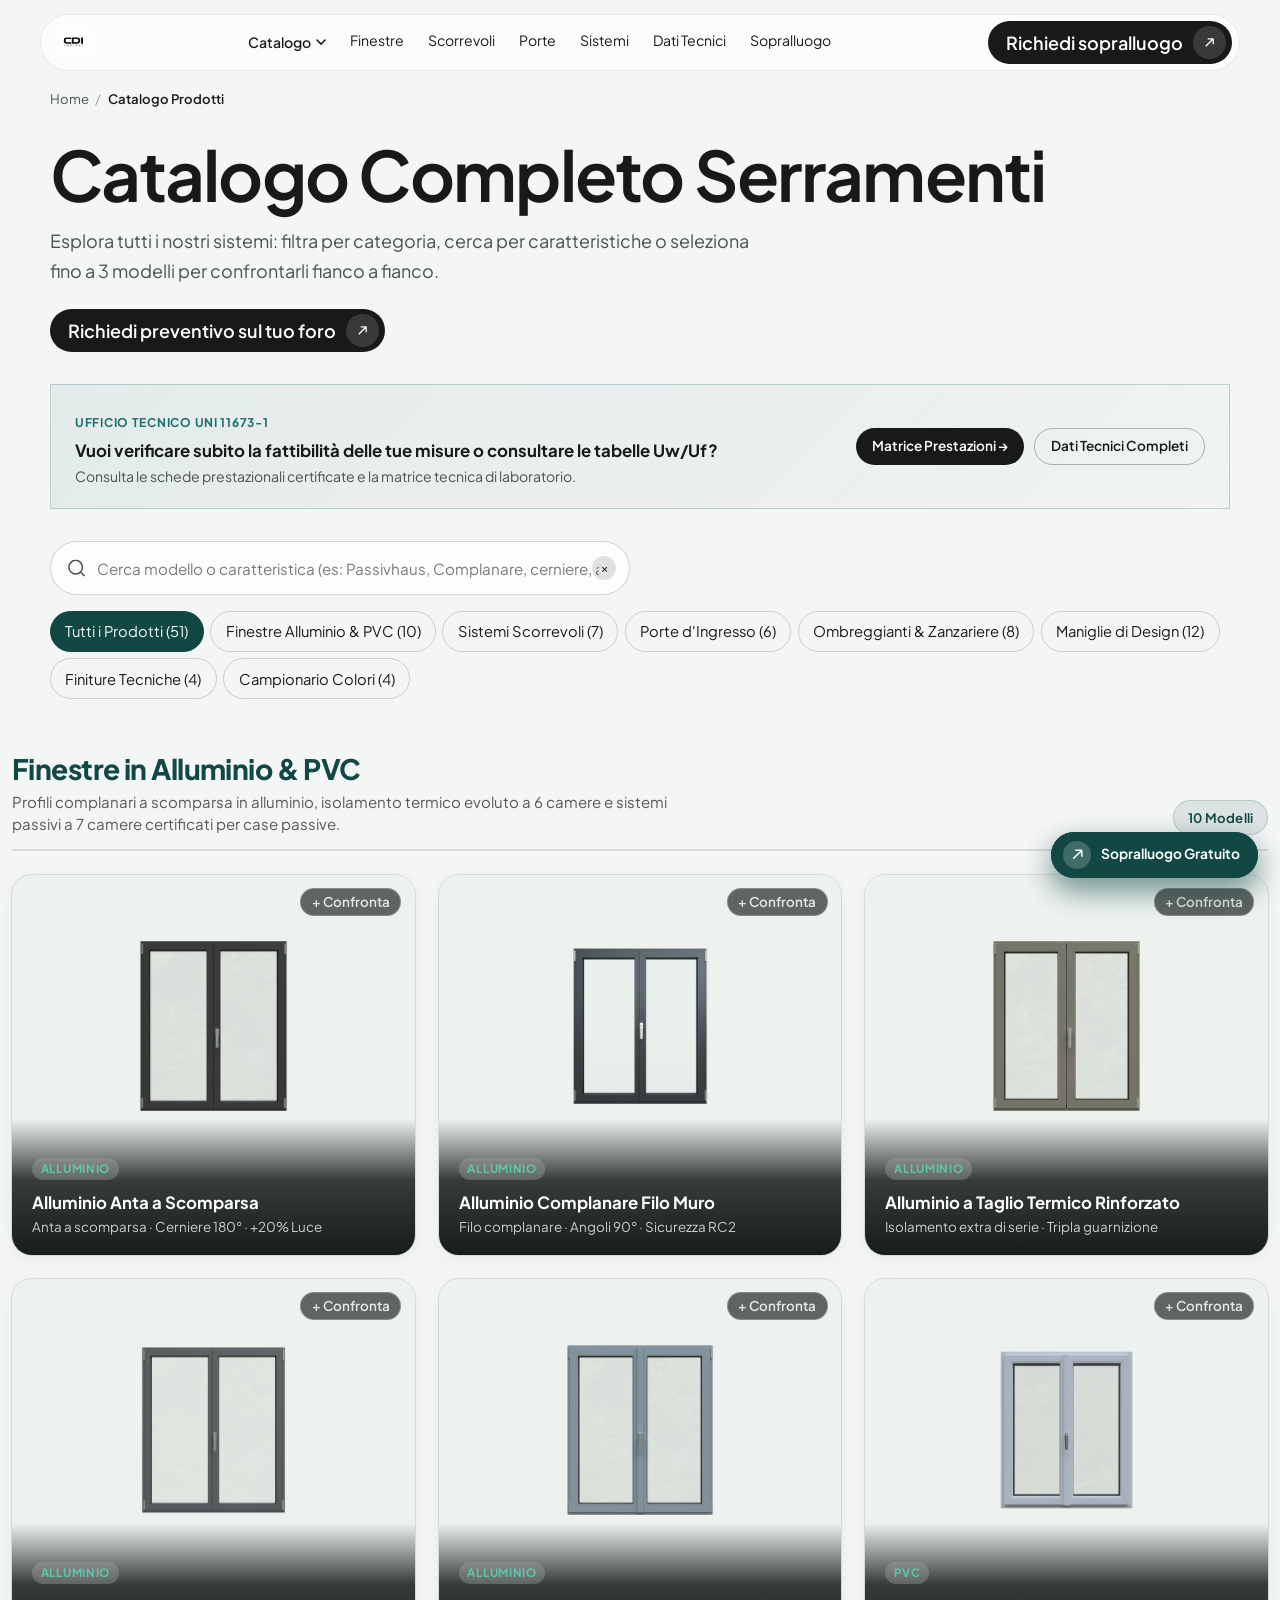
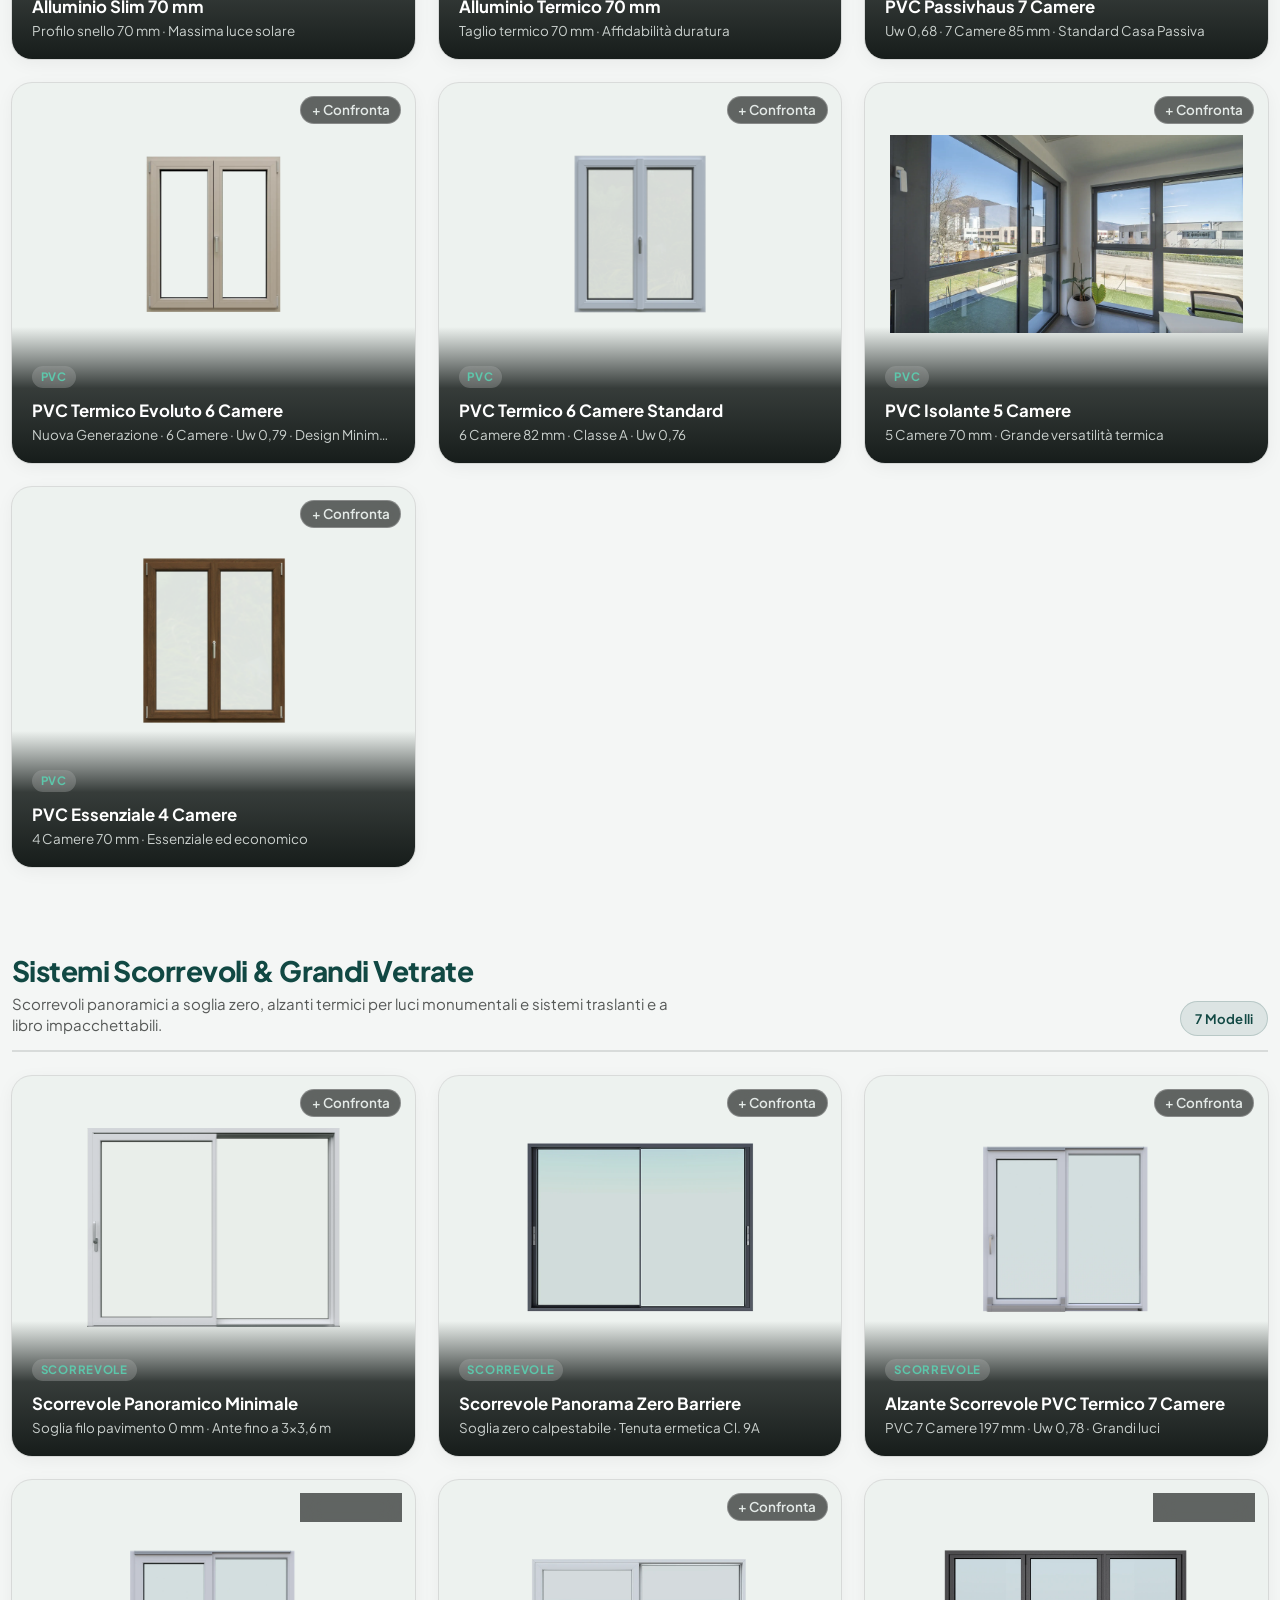
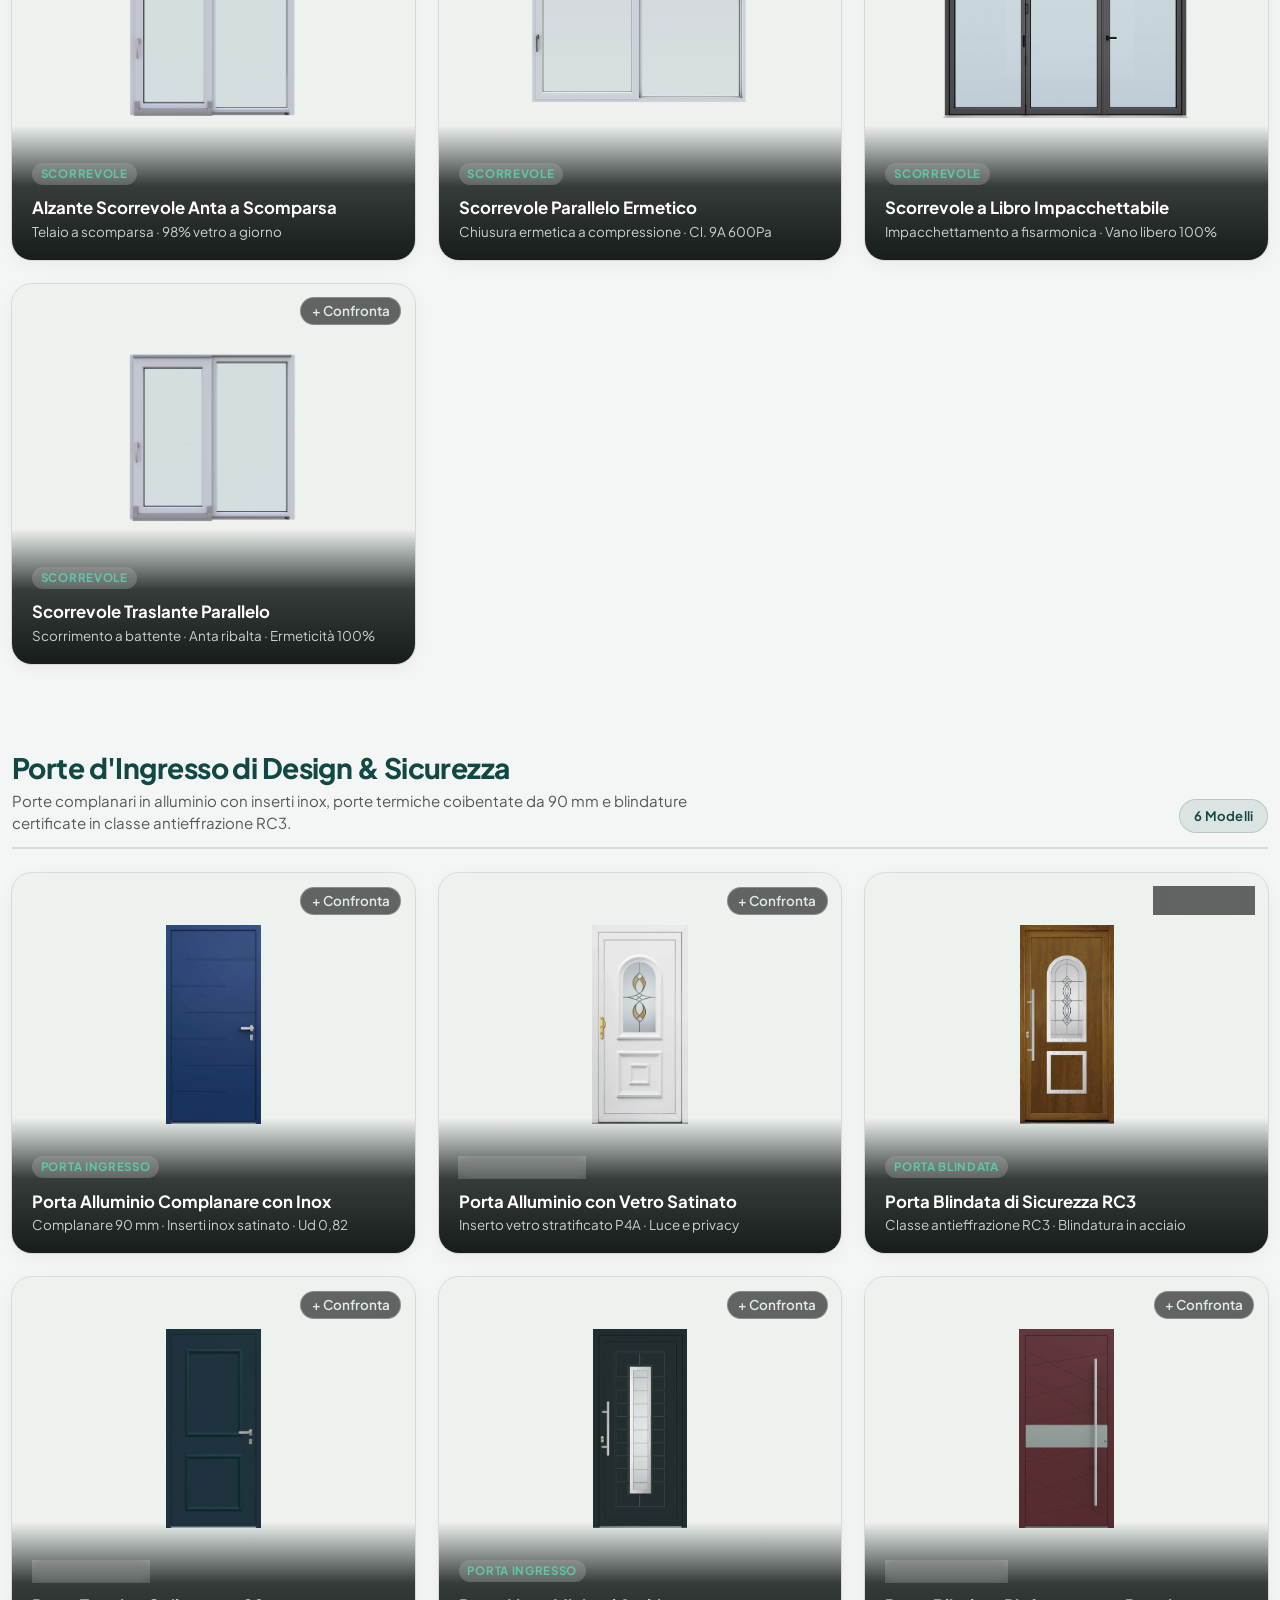
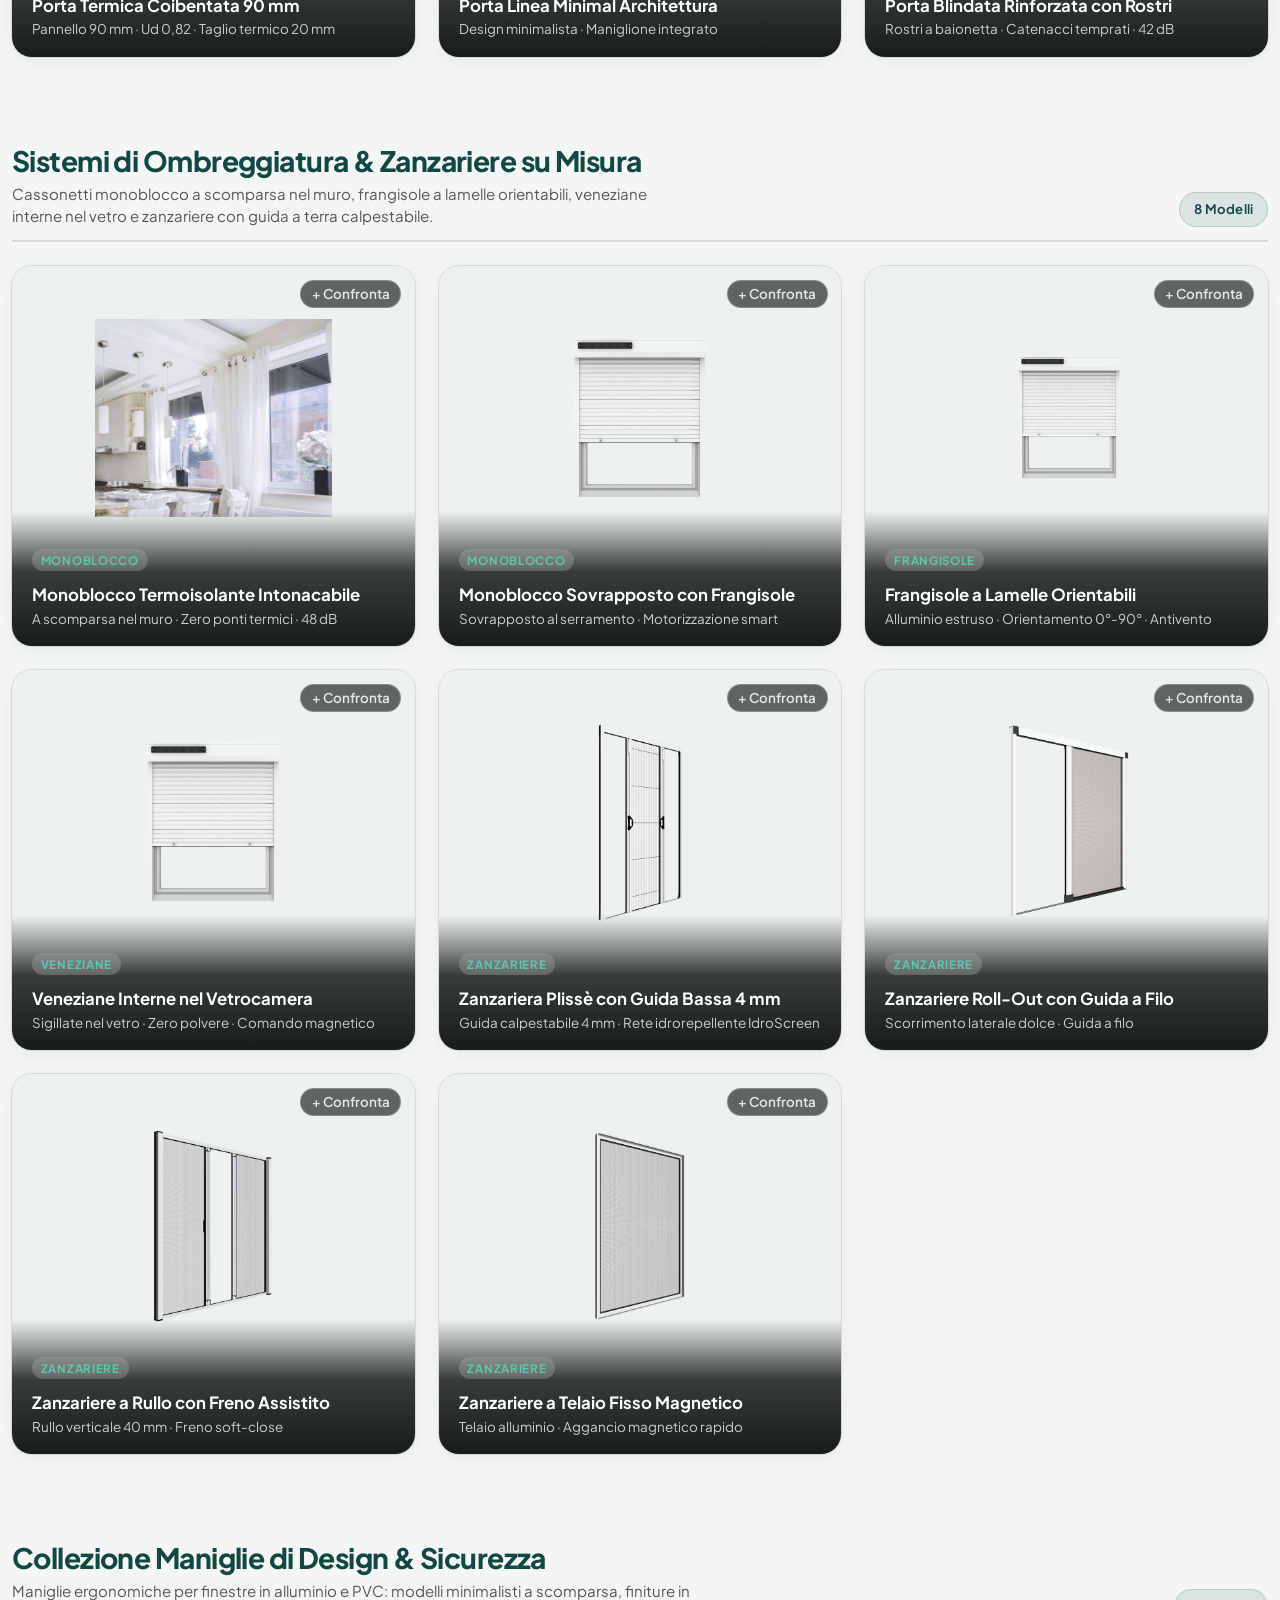
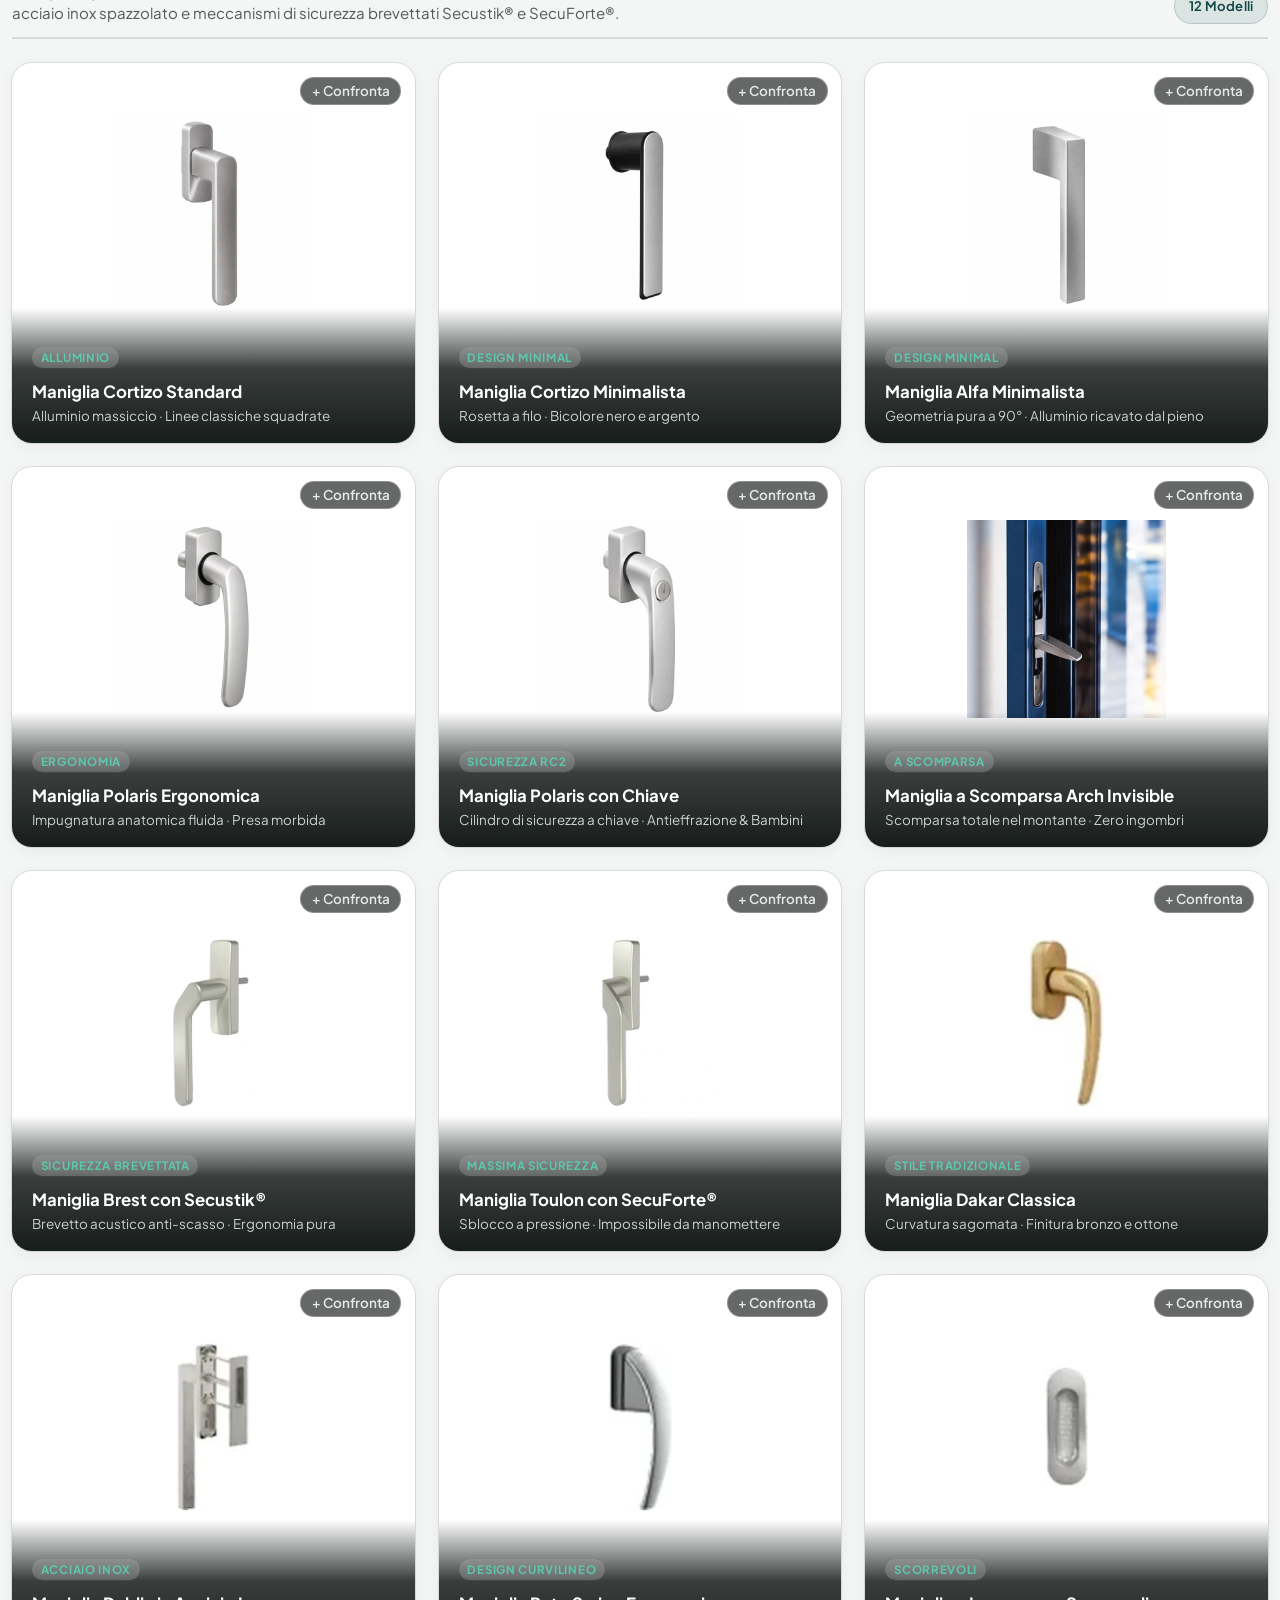
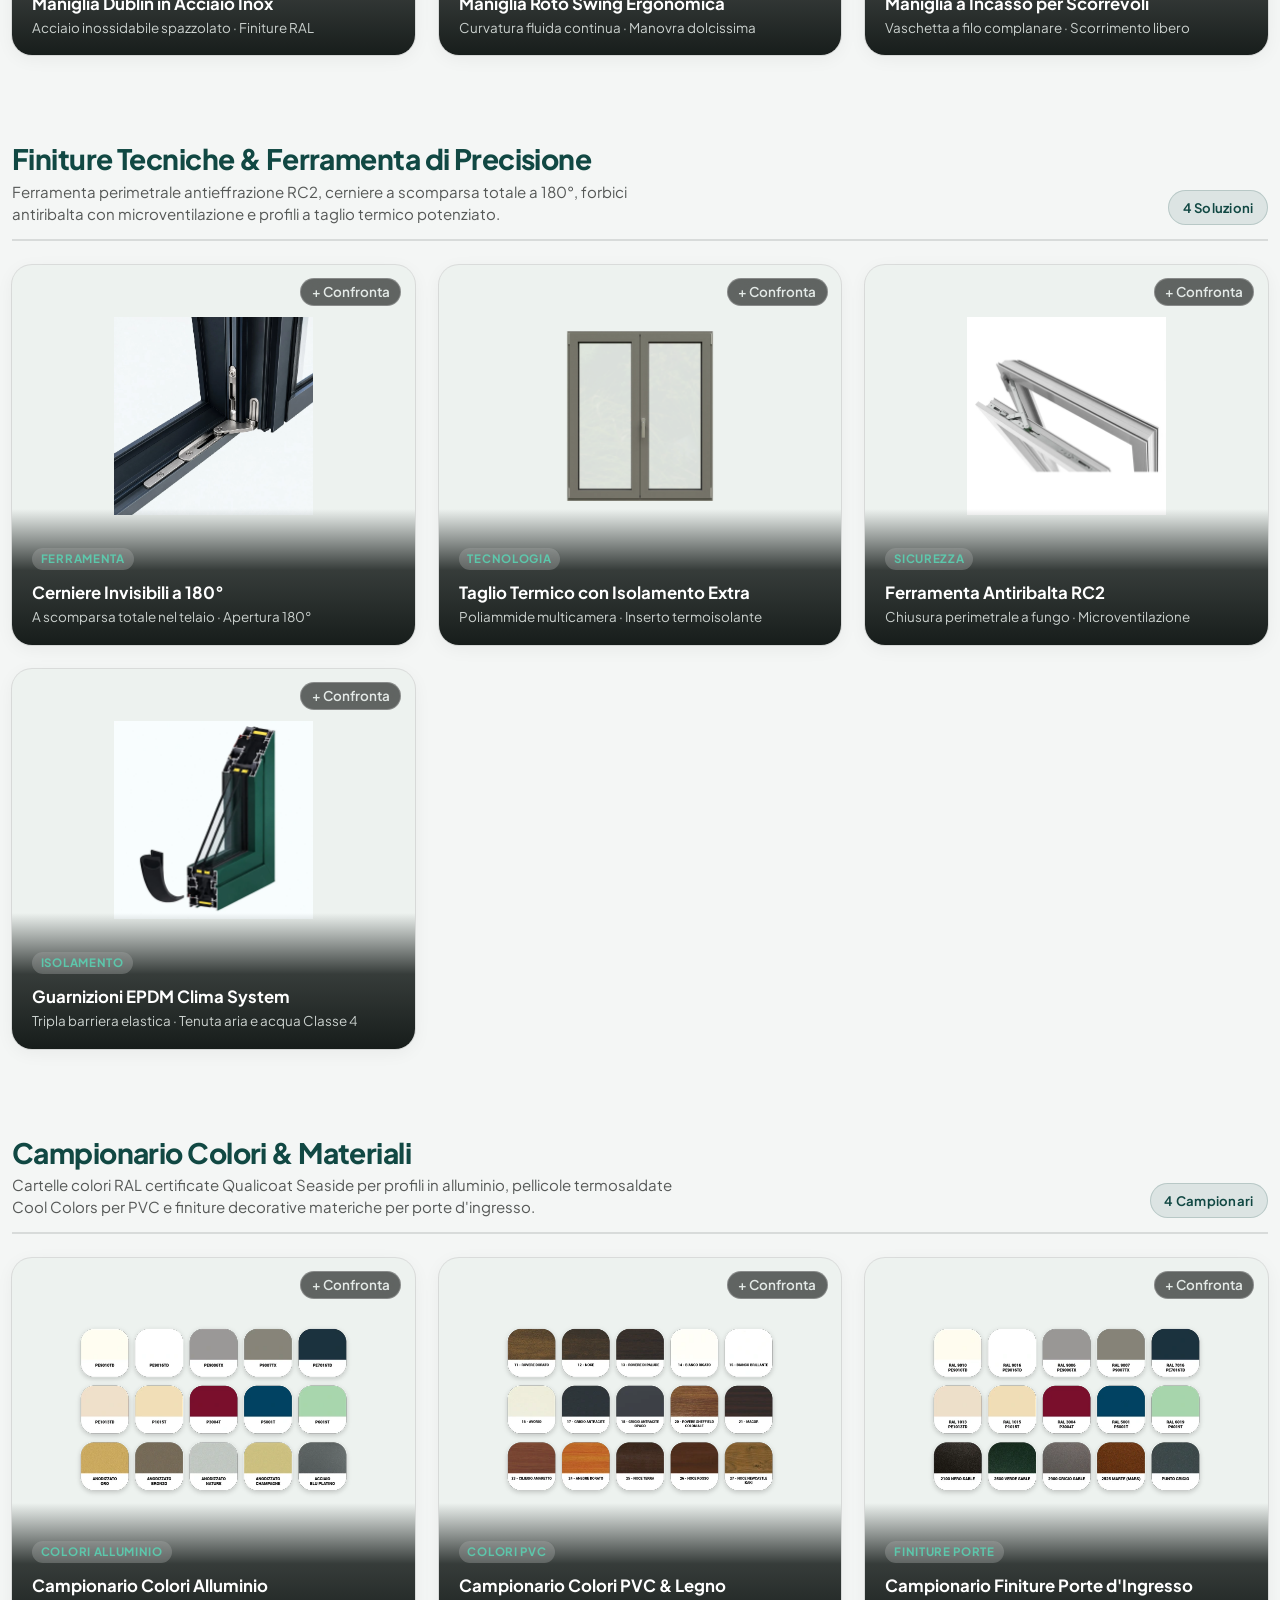
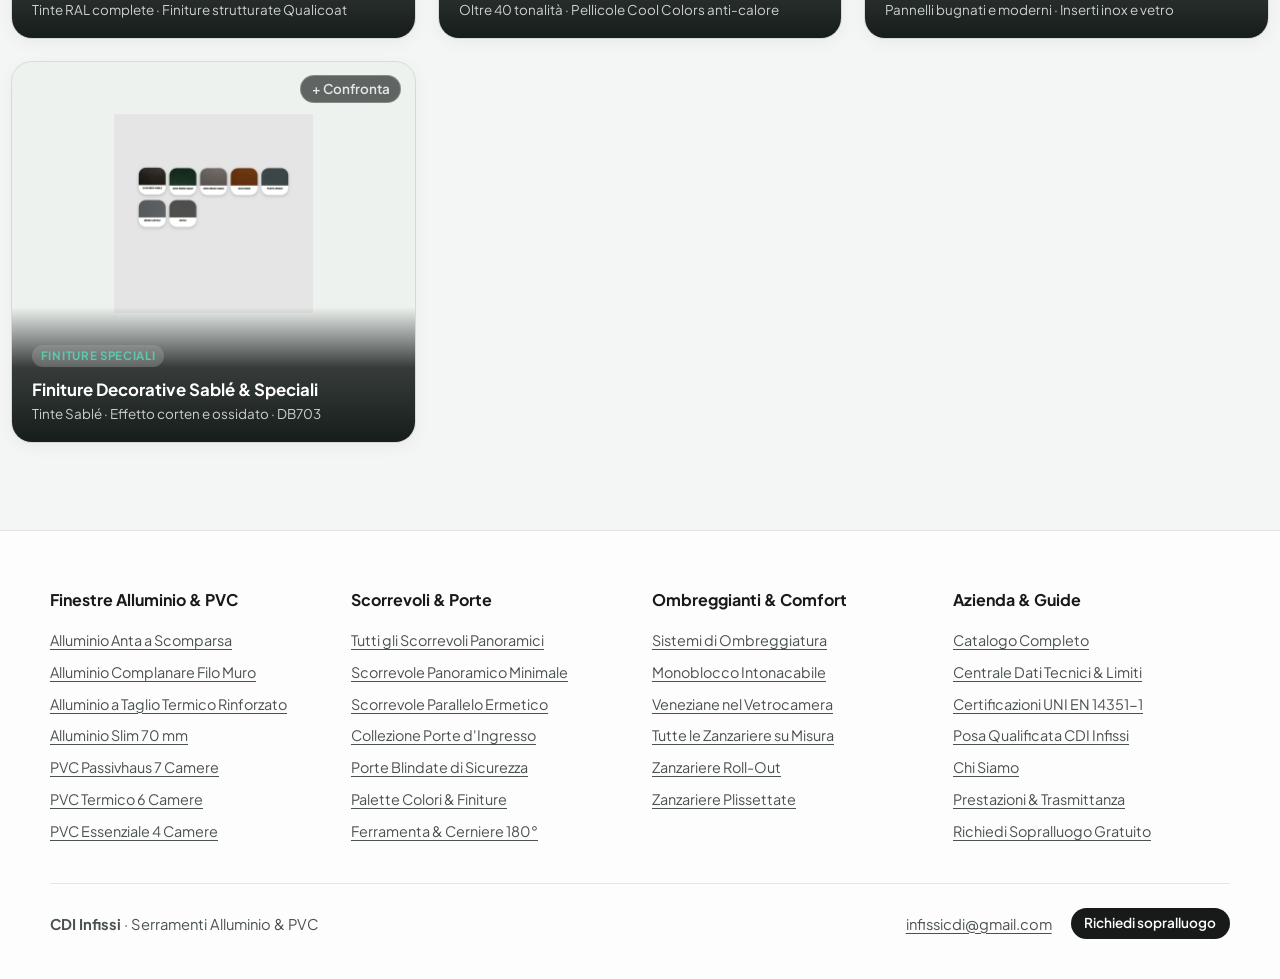
==== catalogo.html @ 6799c135 "Sito CDI Infissi: catalogo con popup, pagine e risorse" ====
<!DOCTYPE html>
<html lang="it">
  <head>
    <meta charset="utf-8" />
    <meta name="viewport" content="width=device-width, initial-scale=1" />
    <title>Catalogo Completo Serramenti — CDI Infissi</title>
    <meta
      name="description"
      content="Esplora il catalogo completo di finestre in alluminio e PVC, scorrevoli panoramici, porte blindate, monoblocchi e zanzariere. Posa certificata a Torino e Piemonte."
    />
    <link rel="icon" href="assets/logo.png" />
    <link rel="preconnect" href="https://fonts.googleapis.com" />
    <link rel="preconnect" href="https://fonts.gstatic.com" crossorigin />
    <link
      href="https://fonts.googleapis.com/css2?family=Plus+Jakarta+Sans:ital,wght@0,400..800;1,400..800&display=swap"
      rel="stylesheet"
    />
    <link rel="stylesheet" href="css/main.css" />
    <link rel="stylesheet" href="css/catalog-modern.css" />
  </head>
  <body>
    <a class="skip" href="#contenuto">Vai al contenuto</a>

    <!-- FLOATING ISLAND HEADER CON MEGA-MENU -->
    <header class="site-header">
      <div class="nav-island">
        <a class="logo" href="index.html" aria-label="CDI Infissi, inizio pagina">
          <img src="assets/logo.png" alt="CDI Infissi" width="208" height="156" />
        </a>
        <nav aria-label="Principale">
          <ul class="nav-links">
            <li class="has-megamenu">
              <a href="catalogo.html" class="megamenu-trigger">
                Catalogo
                <svg viewBox="0 0 10 6" fill="none"><path d="M1 1L5 5L9 1" stroke="currentColor" stroke-width="1.6" stroke-linecap="round"/></svg>
              </a>
              <div class="megamenu-panel">
                <div class="megamenu-col">
                  <h4><a href="finestre.html">Finestre</a></h4>
                  <ul class="megamenu-list">
                    <li><a class="megamenu-item" href="finestre.html"><img class="megamenu-thumb" src="assets/serramenti/finestra-6stars-view.webp" alt="" width="900" height="900" /><div class="megamenu-text"><strong>Alluminio Anta a Scomparsa</strong><span>Profilo complanare nascosto</span></div></a></li>
                    <li><a class="megamenu-item" href="finestre.html"><img class="megamenu-thumb" src="assets/serramenti/finestra-alu-complanare.webp" alt="" width="900" height="900" /><div class="megamenu-text"><strong>Alluminio Complanare Filo Muro</strong><span>Design minimale squadrato a 90°</span></div></a></li>
                    <li><a class="megamenu-item" href="finestre.html"><img class="megamenu-thumb" src="assets/serramenti/finestra-7stars-pvc.webp" alt="" width="900" height="900" /><div class="megamenu-text"><strong>PVC Passivhaus 7 Camere</strong><span>Trasmittanza Uw 0,68 W/m²K</span></div></a></li>
                    <li><a class="megamenu-item" href="finestre.html"><img class="megamenu-thumb" src="assets/serramenti/finestra-pvc-termico-6camere.webp" alt="" width="900" height="900" /><div class="megamenu-text"><strong>PVC Termico 6 Camere</strong><span>6 camere isolamento acustico</span></div></a></li>
                  </ul>
                </div>
                <div class="megamenu-col">
                  <h4><a href="scorrevoli.html">Scorrevoli</a></h4>
                  <ul class="megamenu-list">
                    <li><a class="megamenu-item" href="scorrevoli.html"><img class="megamenu-thumb" src="assets/serramenti/scorrevole-paysage.png" alt="" width="1024" height="802" /><div class="megamenu-text"><strong>Scorrevole Panoramico Minimale</strong><span>Soglia a filo pavimento</span></div></a></li>
                    <li><a class="megamenu-item" href="scorrevoli.html"><img class="megamenu-thumb" src="assets/serramenti/scorrevole-smartslide.webp" alt="" width="900" height="692" /><div class="megamenu-text"><strong>Scorrevole Parallelo Ermetico</strong><span>Chiusura a compressione perimetrale</span></div></a></li>
                    <li><a class="megamenu-item" href="scorrevoli.html"><img class="megamenu-thumb" src="assets/serramenti/scorrevole-bifold.webp" alt="" width="900" height="623" /><div class="megamenu-text"><strong>Scorrevole a Libro Impacchettabile</strong><span>Apertura vano totale a fisarmonica</span></div></a></li>
                  </ul>
                </div>
                <div class="megamenu-col">
                  <h4><a href="porte.html">Porte d'Ingresso</a></h4>
                  <ul class="megamenu-list">
                    <li><a class="megamenu-item" href="porte.html"><img class="megamenu-thumb" src="assets/serramenti/porta-athens.webp" alt="" width="488" height="1024" /><div class="megamenu-text"><strong>Porta Alluminio con Inserti Inox</strong><span>Design contemporaneo complanare</span></div></a></li>
                    <li><a class="megamenu-item" href="porte.html"><img class="megamenu-thumb" src="assets/serramenti/porta-dijon.webp" alt="" width="492" height="1024" /><div class="megamenu-text"><strong>Porta Alluminio con Vetro Satinato</strong><span>Inserto luminoso e privacy</span></div></a></li>
                    <li><a class="megamenu-item" href="porte.html"><img class="megamenu-thumb" src="assets/serramenti/porta-monza.webp" alt="" width="486" height="1024" /><div class="megamenu-text"><strong>Porta Blindata di Sicurezza RC3</strong><span>Massima resistenza antieffrazione</span></div></a></li>
                  </ul>
                </div>
                <div class="megamenu-col">
                  <h4><a href="sistemi.html">Ombreggianti & Sistemi</a></h4>
                  <ul class="megamenu-list">
                    <li><a class="megamenu-item" href="sistemi.html"><img class="megamenu-thumb" src="assets/serramenti/monoblocco-intonacabile.webp" alt="" width="1080" height="903" /><div class="megamenu-text"><strong>Monoblocco Termico</strong><span>Taglio termico totale foro</span></div></a></li>
                    <li><a class="megamenu-item" href="sistemi.html"><img class="megamenu-thumb" src="assets/catalogo/veneziane.jpg" alt="" width="1254" height="1254" /><div class="megamenu-text"><strong>Veneziane nel Vetro</strong><span>Zero polvere e manutenzione</span></div></a></li>
                    <li><a class="megamenu-item" href="sistemi.html"><img class="megamenu-thumb" src="assets/serramenti/zanzariere-rollout.webp" alt="" width="600" height="600" /><div class="megamenu-text"><strong>Zanzariere Roll-Out</strong><span>Guida bassa calpestabile 3 mm</span></div></a></li>
                  </ul>
                </div>
              </div>
            </li>
            <li><a href="finestre.html">Finestre</a></li>
            <li><a href="scorrevoli.html">Scorrevoli</a></li>
            <li><a href="porte.html">Porte</a></li>
            <li><a href="sistemi.html">Sistemi</a></li>
            <li><a href="dati-tecnici.html">Dati Tecnici</a></li>
            <li><a href="richiedi.html">Sopralluogo</a></li>
          </ul>
        </nav>
        <a class="btn nav-cta" href="richiedi.html">
          Richiedi sopralluogo
          <i aria-hidden="true"><svg viewBox="0 0 14 14" fill="none"><path d="M3 11L11 3M11 3H5M11 3v6" stroke="currentColor" stroke-width="1.4"/></svg></i>
        </a>
        <button class="burger" type="button" aria-label="Apri il menu" aria-expanded="false">
          <span></span><span></span>
        </button>
      </div>
    </header>

    <!-- MENU MOBILE OVERLAY -->
    <nav class="overlay-nav" aria-label="Menu e Catalogo mobile">
      <!-- Barra Superiore Mobile con Logo e Tasto Chiudi ben visibile -->
      <div class="mn-topbar">
        <a class="mn-logo" href="index.html" aria-label="Home CDI Infissi">
          <img src="assets/logo.png" alt="CDI Infissi" width="208" height="156" />
        </a>
        <button type="button" class="mn-close-btn" aria-label="Chiudi menu">
          <span>Chiudi</span>
          <svg viewBox="0 0 14 14" fill="none" width="14" height="14"><path d="M2 2L12 12M12 2L2 12" stroke="currentColor" stroke-width="2" stroke-linecap="round"/></svg>
        </button>
      </div>

      <div class="overlay-nav-content">
        <!-- Campo di Ricerca Immediata nel Catalogo -->
        <div class="mn-search-wrap">
          <input type="search" class="mn-search-input" placeholder="Cerca nel catalogo (es. Passivhaus, Slim, Blindata...)" data-mn-search aria-label="Cerca serramenti nel menu" />
        </div>

        <!-- Pillole Filtro Categorie Rapide -->
        <div class="mn-filter-tabs" role="tablist">
          <button type="button" class="mn-tab is-active" data-mn-filter="all">Tutti (51)</button>
          <button type="button" class="mn-tab" data-mn-filter="finestre">Finestre (10)</button>
          <button type="button" class="mn-tab" data-mn-filter="scorrevoli">Scorrevoli (7)</button>
          <button type="button" class="mn-tab" data-mn-filter="porte">Porte (6)</button>
          <button type="button" class="mn-tab" data-mn-filter="ombreggianti">Ombreggianti (8)</button>
          <button type="button" class="mn-tab" data-mn-filter="maniglie">Maniglie (12)</button>
          <button type="button" class="mn-tab" data-mn-filter="finiture">Finiture (4)</button>
          <button type="button" class="mn-tab" data-mn-filter="campionario">Campionario (4)</button>
        </div>

        <!-- Griglia Catalogo Completa 2 Colonne Ottimizzata Mobile -->
        <div class="mn-catalog-grid" data-mn-grid>
          <a href="finestre.html" class="mn-item" data-mn-cat="finestre" data-mn-title="alluminio anta a scomparsa alluminio · scomparsa">
            <div class="mn-item-media">
              <img src="assets/serramenti/finestra-6stars-view.webp" alt="Alluminio Anta a Scomparsa" loading="lazy" width="900" height="900" />
              <span class="mn-item-badge">Uw 0,86</span>
            </div>
            <div class="mn-item-info">
              <strong>Alluminio Anta a Scomparsa</strong>
              <small>Alluminio · Scomparsa</small>
            </div>
          </a>
          <a href="finestre.html" class="mn-item" data-mn-cat="finestre" data-mn-title="alluminio complanare alluminio · filo muro 90°">
            <div class="mn-item-media">
              <img src="assets/serramenti/finestra-alu-complanare.webp" alt="Alluminio Complanare" loading="lazy" width="900" height="900" />
              <span class="mn-item-badge">Uw 1,00</span>
            </div>
            <div class="mn-item-info">
              <strong>Alluminio Complanare</strong>
              <small>Alluminio · Filo muro 90°</small>
            </div>
          </a>
          <a href="finestre.html" class="mn-item" data-mn-cat="finestre" data-mn-title="alluminio taglio termico alluminio · rinforzato">
            <div class="mn-item-media">
              <img src="assets/serramenti/finestra-6stars-alu.webp" alt="Alluminio Taglio Termico" loading="lazy" width="900" height="900" />
              <span class="mn-item-badge">Uw 1,10</span>
            </div>
            <div class="mn-item-info">
              <strong>Alluminio Taglio Termico</strong>
              <small>Alluminio · Rinforzato</small>
            </div>
          </a>
          <a href="finestre.html" class="mn-item" data-mn-cat="finestre" data-mn-title="alluminio slim 70 mm alluminio · luce +20%">
            <div class="mn-item-media">
              <img src="assets/serramenti/finestra-5stars-view.webp" alt="Alluminio Slim 70 mm" loading="lazy" width="900" height="900" />
              <span class="mn-item-badge">Uw 1,20</span>
            </div>
            <div class="mn-item-info">
              <strong>Alluminio Slim 70 mm</strong>
              <small>Alluminio · Luce +20%</small>
            </div>
          </a>
          <a href="finestre.html" class="mn-item" data-mn-cat="finestre" data-mn-title="pvc passivhaus 7 camere pvc · classe a (uw 0,68)">
            <div class="mn-item-media">
              <img src="assets/serramenti/finestra-7stars-pvc.webp" alt="PVC Passivhaus 7 Camere" loading="lazy" width="900" height="900" />
              <span class="mn-item-badge">Uw 0,68</span>
            </div>
            <div class="mn-item-info">
              <strong>PVC Passivhaus 7 Camere</strong>
              <small>PVC · Classe A (Uw 0,68)</small>
            </div>
          </a>
          <a href="finestre.html" class="mn-item" data-mn-cat="finestre" data-mn-title="pvc termico 6 camere pvc · 6 camere isolanti">
            <div class="mn-item-media">
              <img src="assets/serramenti/finestra-pvc-termico-6camere.webp" alt="PVC Termico 6 Camere" loading="lazy" width="900" height="900" />
              <span class="mn-item-badge">Uw 0,76</span>
            </div>
            <div class="mn-item-info">
              <strong>PVC Termico 6 Camere</strong>
              <small>PVC · 6 Camere isolanti</small>
            </div>
          </a>
          <a href="finestre.html" class="mn-item" data-mn-cat="finestre" data-mn-title="pvc isolante 5 camere pvc · robusto e bilanciato">
            <div class="mn-item-media">
              <img src="assets/serramenti/finestra-5stars-pvc.webp" alt="PVC Isolante 5 Camere" loading="lazy" width="1920" height="1080" />
              <span class="mn-item-badge">Uw 1,20</span>
            </div>
            <div class="mn-item-info">
              <strong>PVC Isolante 5 Camere</strong>
              <small>PVC · Robusto e bilanciato</small>
            </div>
          </a>
          <a href="finestre.html" class="mn-item" data-mn-cat="finestre" data-mn-title="pvc essenziale 4 camere pvc · pratico 70 mm">
            <div class="mn-item-media">
              <img src="assets/serramenti/finestra-4stars-pvc.webp" alt="PVC Essenziale 4 Camere" loading="lazy" width="900" height="900" />
              <span class="mn-item-badge">Uw 1,30</span>
            </div>
            <div class="mn-item-info">
              <strong>PVC Essenziale 4 Camere</strong>
              <small>PVC · Pratico 70 mm</small>
            </div>
          </a>
          <a href="scorrevoli.html" class="mn-item" data-mn-cat="scorrevoli" data-mn-title="scorrevole panoramico telaio a scomparsa">
            <div class="mn-item-media">
              <img src="assets/serramenti/scorrevole-paysage.png" alt="Scorrevole Panoramico" loading="lazy" width="1024" height="802" />
              <span class="mn-item-badge">Soglia 0 mm</span>
            </div>
            <div class="mn-item-info">
              <strong>Scorrevole Panoramico</strong>
              <small>Telaio a scomparsa</small>
            </div>
          </a>
          <a href="scorrevoli.html" class="mn-item" data-mn-cat="scorrevoli" data-mn-title="scorrevole ermetico chiusura a compressione">
            <div class="mn-item-media">
              <img src="assets/serramenti/scorrevole-smartslide.webp" alt="Scorrevole Ermetico" loading="lazy" width="900" height="692" />
              <span class="mn-item-badge">Aria Cl. 4</span>
            </div>
            <div class="mn-item-info">
              <strong>Scorrevole Ermetico</strong>
              <small>Chiusura a compressione</small>
            </div>
          </a>
          <a href="scorrevoli.html" class="mn-item" data-mn-cat="scorrevoli" data-mn-title="scorrevole a libro apertura vano 100%">
            <div class="mn-item-media">
              <img src="assets/serramenti/scorrevole-bifold.webp" alt="Scorrevole a Libro" loading="lazy" width="900" height="623" />
              <span class="mn-item-badge">Fisarmonica</span>
            </div>
            <div class="mn-item-info">
              <strong>Scorrevole a Libro</strong>
              <small>Apertura vano 100%</small>
            </div>
          </a>
          <a href="scorrevoli.html" class="mn-item" data-mn-cat="scorrevoli" data-mn-title="alzante scorrevole termico grandi luci isolanti">
            <div class="mn-item-media">
              <img src="assets/serramenti/scorrevole-paysage.png" alt="Alzante Scorrevole Termico" loading="lazy" width="1024" height="802" />
              <span class="mn-item-badge">Uw 0,78</span>
            </div>
            <div class="mn-item-info">
              <strong>Alzante Scorrevole Termico</strong>
              <small>Grandi luci isolanti</small>
            </div>
          </a>
          <a href="porte.html" class="mn-item" data-mn-cat="porte" data-mn-title="porta alluminio inox complanare filo muro">
            <div class="mn-item-media">
              <img src="assets/serramenti/porta-athens.webp" alt="Porta Alluminio Inox" loading="lazy" width="488" height="1024" />
              <span class="mn-item-badge">Ud 0,82</span>
            </div>
            <div class="mn-item-info">
              <strong>Porta Alluminio Inox</strong>
              <small>Complanare filo muro</small>
            </div>
          </a>
          <a href="porte.html" class="mn-item" data-mn-cat="porte" data-mn-title="porta vetro satinato luce solare e privacy">
            <div class="mn-item-media">
              <img src="assets/serramenti/porta-dijon.webp" alt="Porta Vetro Satinato" loading="lazy" width="492" height="1024" />
              <span class="mn-item-badge">Vetro P4A</span>
            </div>
            <div class="mn-item-info">
              <strong>Porta Vetro Satinato</strong>
              <small>Luce solare e privacy</small>
            </div>
          </a>
          <a href="porte.html" class="mn-item" data-mn-cat="porte" data-mn-title="porta blindata rc3 antieffrazione certificata">
            <div class="mn-item-media">
              <img src="assets/serramenti/porta-monza.webp" alt="Porta Blindata RC3" loading="lazy" width="486" height="1024" />
              <span class="mn-item-badge">Classe RC3</span>
            </div>
            <div class="mn-item-info">
              <strong>Porta Blindata RC3</strong>
              <small>Antieffrazione certificata</small>
            </div>
          </a>
          <a href="porte.html" class="mn-item" data-mn-cat="porte" data-mn-title="portoncino termico pannello coibentato 90mm">
            <div class="mn-item-media">
              <img src="assets/serramenti/porta-york.webp" alt="Portoncino Termico" loading="lazy" width="487" height="1024" />
              <span class="mn-item-badge">Ud 0,82</span>
            </div>
            <div class="mn-item-info">
              <strong>Portoncino Termico</strong>
              <small>Pannello coibentato 90mm</small>
            </div>
          </a>
          <a href="porte.html" class="mn-item" data-mn-cat="porte" data-mn-title="porta linea minimal finitura complanare pura">
            <div class="mn-item-media">
              <img src="assets/serramenti/porta-leona.webp" alt="Porta Linea Minimal" loading="lazy" width="486" height="1024" />
              <span class="mn-item-badge">Alluminio</span>
            </div>
            <div class="mn-item-info">
              <strong>Porta Linea Minimal</strong>
              <small>Finitura complanare pura</small>
            </div>
          </a>
          <a href="porte.html" class="mn-item" data-mn-cat="porte" data-mn-title="porta blindata rinforzata rostri e cilindro europeo">
            <div class="mn-item-media">
              <img src="assets/serramenti/porta-sicurezza.webp" alt="Porta Blindata Rinforzata" loading="lazy" width="488" height="1024" />
              <span class="mn-item-badge">Sicurezza</span>
            </div>
            <div class="mn-item-info">
              <strong>Porta Blindata Rinforzata</strong>
              <small>Rostri e cilindro europeo</small>
            </div>
          </a>
          <a href="sistemi.html" class="mn-item" data-mn-cat="sistemi" data-mn-title="monoblocco termico taglio termico totale foro">
            <div class="mn-item-media">
              <img src="assets/serramenti/monoblocco-intonacabile.webp" alt="Monoblocco Termico" loading="lazy" width="1080" height="903" />
              <span class="mn-item-badge">Zero Ponti</span>
            </div>
            <div class="mn-item-info">
              <strong>Monoblocco Termico</strong>
              <small>Taglio termico totale foro</small>
            </div>
          </a>
          <a href="sistemi.html" class="mn-item" data-mn-cat="sistemi" data-mn-title="veneziane nel vetro zero polvere e manutenzione">
            <div class="mn-item-media">
              <img src="assets/catalogo/veneziane.jpg" alt="Veneziane nel Vetro" loading="lazy" width="1254" height="1254" />
              <span class="mn-item-badge">Integrate</span>
            </div>
            <div class="mn-item-info">
              <strong>Veneziane nel Vetro</strong>
              <small>Zero polvere e manutenzione</small>
            </div>
          </a>
          <a href="sistemi.html" class="mn-item" data-mn-cat="sistemi" data-mn-title="zanzariere roll-out guida calpestabile 3 mm">
            <div class="mn-item-media">
              <img src="assets/serramenti/zanzariere-rollout.webp" alt="Zanzariere Roll-Out" loading="lazy" width="600" height="600" />
              <span class="mn-item-badge">Filo Pavimento</span>
            </div>
            <div class="mn-item-info">
              <strong>Zanzariere Roll-Out</strong>
              <small>Guida calpestabile 3 mm</small>
            </div>
          </a>
          <a href="sistemi.html" class="mn-item" data-mn-cat="sistemi" data-mn-title="zanzariere plissé rete plissettata antivento">
            <div class="mn-item-media">
              <img src="assets/serramenti/zanzariere-plisse.webp" alt="Zanzariere Plissé" loading="lazy" width="600" height="600" />
              <span class="mn-item-badge">Antistrappo</span>
            </div>
            <div class="mn-item-info">
              <strong>Zanzariere Plissé</strong>
              <small>Rete plissettata antivento</small>
            </div>
          </a>
          <!-- 12 MANIGLIE DI DESIGN -->
          <a href="catalogo.html" class="mn-item" data-mn-cat="maniglie" data-mn-title="maniglia cortizo standard alluminio massiccio linee squadrate">
            <div class="mn-item-media">
              <img src="assets/serramenti/maniglia-cortizo-standard.webp" alt="Maniglia Cortizo Standard" loading="lazy" width="600" height="600" />
              <span class="mn-item-badge">Maniglia</span>
            </div>
            <div class="mn-item-info">
              <strong>Maniglia Cortizo Standard</strong>
              <small>Alluminio massiccio · Linee classiche squadrate</small>
            </div>
          </a>
          <a href="catalogo.html" class="mn-item" data-mn-cat="maniglie" data-mn-title="maniglia cortizo minimalista rosetta a filo bicolore nero argento">
            <div class="mn-item-media">
              <img src="assets/serramenti/maniglia-cortizo-minimalista.webp" alt="Maniglia Cortizo Minimalista" loading="lazy" width="600" height="600" />
              <span class="mn-item-badge">Maniglia</span>
            </div>
            <div class="mn-item-info">
              <strong>Maniglia Cortizo Minimalista</strong>
              <small>Rosetta a filo · Bicolore nero e argento</small>
            </div>
          </a>
          <a href="catalogo.html" class="mn-item" data-mn-cat="maniglie" data-mn-title="maniglia alfa minimalista geometria pura 90 gradi alluminio">
            <div class="mn-item-media">
              <img src="assets/serramenti/maniglia-alfa-minimalista.webp" alt="Maniglia Alfa Minimalista" loading="lazy" width="600" height="600" />
              <span class="mn-item-badge">Maniglia</span>
            </div>
            <div class="mn-item-info">
              <strong>Maniglia Alfa Minimalista</strong>
              <small>Geometria pura a 90° · Alluminio dal pieno</small>
            </div>
          </a>
          <a href="catalogo.html" class="mn-item" data-mn-cat="maniglie" data-mn-title="maniglia polaris ergonomica impugnatura morbida rosetta tonda">
            <div class="mn-item-media">
              <img src="assets/serramenti/maniglia-polaris.webp" alt="Maniglia Polaris" loading="lazy" width="600" height="600" />
              <span class="mn-item-badge">Maniglia</span>
            </div>
            <div class="mn-item-info">
              <strong>Maniglia Polaris</strong>
              <small>Impugnatura curva ergonomica · Rosetta tonda</small>
            </div>
          </a>
          <a href="catalogo.html" class="mn-item" data-mn-cat="maniglie" data-mn-title="maniglia polaris con chiave cilindro sicurezza antieffrazione">
            <div class="mn-item-media">
              <img src="assets/serramenti/maniglia-polaris-chiave.webp" alt="Maniglia Polaris con Chiave" loading="lazy" width="600" height="600" />
              <span class="mn-item-badge">Maniglia</span>
            </div>
            <div class="mn-item-info">
              <strong>Maniglia Polaris con Chiave</strong>
              <small>Cilindro di sicurezza · Blocco a chiave</small>
            </div>
          </a>
          <a href="catalogo.html" class="mn-item" data-mn-cat="maniglie" data-mn-title="maniglia arch a scomparsa totale incasso profilo montante">
            <div class="mn-item-media">
              <img src="assets/serramenti/maniglia-arch-invisible.webp" alt="Maniglia Arch a Scomparsa" loading="lazy" width="600" height="600" />
              <span class="mn-item-badge">Maniglia</span>
            </div>
            <div class="mn-item-info">
              <strong>Maniglia Arch a Scomparsa</strong>
              <small>Incasso totale complanare · Zero ingombro visivo</small>
            </div>
          </a>
          <a href="catalogo.html" class="mn-item" data-mn-cat="maniglie" data-mn-title="maniglia brest con secustik protezione antiscasso acustica">
            <div class="mn-item-media">
              <img src="assets/serramenti/maniglia-brest-secustik.webp" alt="Maniglia Brest con Secustik®" loading="lazy" width="500" height="500" />
              <span class="mn-item-badge">Maniglia</span>
            </div>
            <div class="mn-item-info">
              <strong>Maniglia Brest con Secustik®</strong>
              <small>Blocco acustico antieffrazione Secustik® brevettato</small>
            </div>
          </a>
          <a href="catalogo.html" class="mn-item" data-mn-cat="maniglie" data-mn-title="maniglia toulon con secuforte blocco automatico disaccoppiato">
            <div class="mn-item-media">
              <img src="assets/serramenti/maniglia-toulon-secuforte.webp" alt="Maniglia Toulon con SecuForte®" loading="lazy" width="500" height="500" />
              <span class="mn-item-badge">Maniglia</span>
            </div>
            <div class="mn-item-info">
              <strong>Maniglia Toulon con SecuForte®</strong>
              <small>Blocco permanente quadro SecuForte® · Premi e gira</small>
            </div>
          </a>
          <a href="catalogo.html" class="mn-item" data-mn-cat="maniglie" data-mn-title="maniglia dakar linea stondata bronzo satinato ottone">
            <div class="mn-item-media">
              <img src="assets/serramenti/maniglia-dakar.webp" alt="Maniglia Dakar" loading="lazy" width="400" height="400" />
              <span class="mn-item-badge">Maniglia</span>
            </div>
            <div class="mn-item-info">
              <strong>Maniglia Dakar</strong>
              <small>Linea classica stondata · Finitura bronzo satinato</small>
            </div>
          </a>
          <a href="catalogo.html" class="mn-item" data-mn-cat="maniglie" data-mn-title="maniglia dublin fusto tubolare acciaio inox spazzolato">
            <div class="mn-item-media">
              <img src="assets/serramenti/maniglia-dublin.webp" alt="Maniglia Dublin" loading="lazy" width="400" height="400" />
              <span class="mn-item-badge">Maniglia</span>
            </div>
            <div class="mn-item-info">
              <strong>Maniglia Dublin</strong>
              <small>Acciaio inox spazzolato · Tubolare minimalista</small>
            </div>
          </a>
          <a href="catalogo.html" class="mn-item" data-mn-cat="maniglie" data-mn-title="maniglia roto swing sagoma ergonomica curvata cromo satinato">
            <div class="mn-item-media">
              <img src="assets/serramenti/maniglia-roto-swing.webp" alt="Maniglia Roto Swing" loading="lazy" width="400" height="400" />
              <span class="mn-item-badge">Maniglia</span>
            </div>
            <div class="mn-item-info">
              <strong>Maniglia Roto Swing</strong>
              <small>Design aerodinamico · Inserti in cromo satinato</small>
            </div>
          </a>
          <a href="catalogo.html" class="mn-item" data-mn-cat="maniglie" data-mn-title="maniglia a incasso per scorrevoli vaschetta filo profilo">
            <div class="mn-item-media">
              <img src="assets/serramenti/maniglia-incasso-scorrevole.webp" alt="Maniglia a Incasso per Scorrevoli" loading="lazy" width="400" height="400" />
              <span class="mn-item-badge">Maniglia</span>
            </div>
            <div class="mn-item-info">
              <strong>Maniglia a Incasso per Scorrevoli</strong>
              <small>Vaschetta a filo anta · Scorrimento senza ostacoli</small>
            </div>
          </a>

          <!-- 4 FINITURE TECNICHE -->
          <a href="finestre.html" class="mn-item" data-mn-cat="finiture" data-mn-title="cerniere invisibili a 180° a scomparsa totale nel telaio">
            <div class="mn-item-media">
              <img src="assets/serramenti/cerniere-invisibili-180.webp" alt="Cerniere Invisibili a 180°" loading="lazy" width="1254" height="1254" />
              <span class="mn-item-badge">Finiture</span>
            </div>
            <div class="mn-item-info">
              <strong>Cerniere Invisibili a 180°</strong>
              <small>A scomparsa totale nel telaio · Apertura 180°</small>
            </div>
          </a>
          <a href="finestre.html" class="mn-item" data-mn-cat="finiture" data-mn-title="taglio termico con isolamento extra poliammide multicamera">
            <div class="mn-item-media">
              <img src="assets/serramenti/finestra-6stars-alu.webp" alt="Taglio Termico con Isolamento Extra" loading="lazy" width="900" height="900" />
              <span class="mn-item-badge">Finiture</span>
            </div>
            <div class="mn-item-info">
              <strong>Taglio Termico con Isolamento Extra</strong>
              <small>Poliammide multicamera · Inserto termoisolante</small>
            </div>
          </a>
          <a href="finestre.html" class="mn-item" data-mn-cat="finiture" data-mn-title="ferramenta antiribalta rc2 antieffrazione chiusura perimetrale a fungo">
            <div class="mn-item-media">
              <img src="assets/serramenti/ferramenta-antiribalta.webp" alt="Ferramenta Antiribalta RC2" loading="lazy" width="800" height="800" />
              <span class="mn-item-badge">Finiture</span>
            </div>
            <div class="mn-item-info">
              <strong>Ferramenta Antiribalta RC2</strong>
              <small>Chiusura perimetrale a fungo · Microventilazione</small>
            </div>
          </a>
          <a href="finestre.html" class="mn-item" data-mn-cat="finiture" data-mn-title="guarnizioni vulcanizzate epdm clima system tripla barriera elastica">
            <div class="mn-item-media">
              <img src="assets/serramenti/guarnizioni-epdm.webp" alt="Guarnizioni EPDM Clima System" loading="lazy" width="800" height="800" />
              <span class="mn-item-badge">Finiture</span>
            </div>
            <div class="mn-item-info">
              <strong>Guarnizioni EPDM Clima System</strong>
              <small>Tripla barriera continua · Tenuta aria e acqua Classe 4</small>
            </div>
          </a>

          <!-- 4 CAMPIONARIO COLORI -->
          <a href="finestre.html" class="mn-item" data-mn-cat="campionario" data-mn-title="campionario colori alluminio tinte ral complete qualicoat">
            <div class="mn-item-media">
              <img src="assets/serramenti/colori-alluminio.webp" alt="Campionario Colori Alluminio" loading="lazy" width="700" height="394" />
              <span class="mn-item-badge">Campionario</span>
            </div>
            <div class="mn-item-info">
              <strong>Campionario Colori Alluminio</strong>
              <small>Tinte RAL complete · Finiture strutturate Qualicoat</small>
            </div>
          </a>
          <a href="finestre.html" class="mn-item" data-mn-cat="campionario" data-mn-title="campionario colori pvc legno pellicole cool colors anti calore">
            <div class="mn-item-media">
              <img src="assets/serramenti/colori-pvc.webp" alt="Campionario Colori PVC &amp; Legno" loading="lazy" width="700" height="394" />
              <span class="mn-item-badge">Campionario</span>
            </div>
            <div class="mn-item-info">
              <strong>Campionario Colori PVC &amp; Legno</strong>
              <small>Oltre 40 tonalità · Pellicole Cool Colors anti-calore</small>
            </div>
          </a>
          <a href="porte.html" class="mn-item" data-mn-cat="campionario" data-mn-title="campionario finiture porte ingresso pannelli bugnati moderni inox">
            <div class="mn-item-media">
              <img src="assets/serramenti/colori-porte.webp" alt="Campionario Finiture Porte d'Ingresso" loading="lazy" width="700" height="394" />
              <span class="mn-item-badge">Campionario</span>
            </div>
            <div class="mn-item-info">
              <strong>Campionario Finiture Porte d'Ingresso</strong>
              <small>Pannelli bugnati e moderni · Inserti inox e vetro</small>
            </div>
          </a>
          <a href="finestre.html" class="mn-item" data-mn-cat="campionario" data-mn-title="campionario finiture decorative speciali sablé corten db703">
            <div class="mn-item-media">
              <img src="assets/serramenti/colori-speciali.webp" alt="Finiture Decorative Sablé &amp; Speciali" loading="lazy" width="800" height="800" />
              <span class="mn-item-badge">Campionario</span>
            </div>
            <div class="mn-item-info">
              <strong>Finiture Decorative Sablé &amp; Speciali</strong>
              <small>Tinte Sablé · Effetto corten e ossidato · DB703</small>
            </div>
          </a>
        </div>

        <!-- Link Rapidi Istituzionali -->
        <div class="mn-secondary-links">
          <a href="catalogo.html" class="mn-sec-link">
            <span>Sfoglia Catalogo Completo Web</span>
            <i>&rarr;</i>
          </a>
          <a href="dati-tecnici.html" class="mn-sec-link">
            <span>Centrale Dati Tecnici & Matrice CE</span>
            <i>&rarr;</i>
          </a>
          <a href="dati-tecnici.html#posa" class="mn-sec-link">
            <span>Guida Posa Qualificata UNI 11673-1</span>
            <i>&rarr;</i>
          </a>
          <a href="mailto:infissicdi@gmail.com" class="mn-sec-link">
            <span>Scrivici direttamente via Email</span>
            <i>&rarr;</i>
          </a>
        </div>
      </div>

      <!-- Barra di Azione Rapida Fissa in Basso nel Menu -->
      <div class="mn-bottom-bar">
        <a href="index.html" class="btn btn-ghost mn-action-btn mn-action-home" aria-label="Home">
          <span>🏠</span> Home
        </a>
        <!-- NASCOSTA: per rimostrarla togliere style, hidden e aria-hidden -->
        <a href="dati-tecnici.html" class="btn btn-ghost mn-action-btn" style="display: none;" hidden aria-hidden="true">
          <span>📊</span> Specifiche
        </a>
        <a href="richiedi.html" class="btn mn-action-btn mn-action-primary">
          Prenota Sopralluogo
        </a>
      </div>
    </nav>

    <main id="contenuto" style="padding-top: 5.5rem;">
      <div class="wrap">
        <nav class="breadcrumbs" aria-label="Percorso di navigazione">
          <a href="index.html">Home</a>
          <span>/</span>
          <strong>Catalogo Prodotti</strong>
        </nav>

        <div style="display: flex; flex-wrap: wrap; justify-content: space-between; align-items: flex-end; gap: 1.5rem; margin-bottom: 2rem;">
          <div>
            <h1>Catalogo Completo Serramenti</h1>
            <p class="lede" style="margin: 0; max-width: 55ch;">
              Esplora tutti i nostri sistemi: filtra per categoria, cerca per caratteristiche o seleziona fino a 3 modelli per confrontarli fianco a fianco.
            </p>
          </div>
          <a class="btn" href="richiedi.html">
            Richiedi preventivo sul tuo foro
            <i aria-hidden="true"><svg viewBox="0 0 14 14" fill="none"><path d="M3 11L11 3M11 3H5M11 3v6" stroke="currentColor" stroke-width="1.4"/></svg></i>
          </a>
        </div>

        <!-- BANNER DATI TECNICI & PRESTAZIONI -->
        <div style="background: linear-gradient(135deg, rgba(26,111,104,0.08) 0%, rgba(26,111,104,0.02) 100%); border: 1px solid rgba(26,111,104,0.25); border-radius: var(--radius-lg); padding: 1.25rem 1.5rem; margin-bottom: 2rem; display: flex; flex-wrap: wrap; justify-content: space-between; align-items: center; gap: 1rem;">
          <div>
            <span class="badge-pill" style="display:inline-block; margin-bottom:0.25rem; font-weight:700; color:var(--teal); font-size:0.75rem; text-transform:uppercase; letter-spacing:0.06em;">Ufficio Tecnico UNI 11673-1</span>
            <div style="font-size:1.05rem; font-weight:700; color:var(--ink);">Vuoi verificare subito la fattibilità delle tue misure o consultare le tabelle Uw/Uf?</div>
            <div style="font-size:0.88rem; color:var(--ink-soft);">Consulta le schede prestazionali certificate e la matrice tecnica di laboratorio.</div>
          </div>
          <div style="display:flex; gap:0.6rem; flex-wrap:wrap;">
            <a class="btn" href="dati-tecnici.html" style="font-size:0.85rem; padding:0.4rem 1rem;">
              Matrice Prestazioni &rarr;
            </a>
            <a class="btn btn-ghost" href="dati-tecnici.html" style="font-size:0.85rem; padding:0.4rem 1rem;">
              Dati Tecnici Completi
            </a>
          </div>
        </div>

        <!-- TOOLBAR RICERCA E FILTRI -->
        <div class="catalog-toolbar">
          <div class="search-box">
            <svg viewBox="0 0 20 20" fill="none"><path d="M9 17A8 8 0 1 0 9 1a8 8 0 0 0 0 16zM19 19l-4.35-4.35" stroke="currentColor" stroke-width="1.8" stroke-linecap="round"/></svg>
            <input type="search" placeholder="Cerca modello o caratteristica (es: Passivhaus, Complanare, cerniere, alluminio...)" data-catalog-search autocomplete="off" />
            <button type="button" class="search-clear" data-search-clear hidden aria-label="Cancella ricerca">&times;</button>
          </div>

          <div class="filters" role="toolbar" aria-label="Filtra il catalogo">
              <button type="button" data-filter="tutti" aria-pressed="true">Tutti i Prodotti (51)</button>
              <button type="button" data-filter="finestre" aria-pressed="false">Finestre Alluminio &amp; PVC (10)</button>
              <button type="button" data-filter="scorrevoli" aria-pressed="false">Sistemi Scorrevoli (7)</button>
              <button type="button" data-filter="porte" aria-pressed="false">Porte d'Ingresso (6)</button>
              <button type="button" data-filter="ombreggianti" aria-pressed="false">Ombreggianti &amp; Zanzariere (8)</button>
              <button type="button" data-filter="maniglie" aria-pressed="false">Maniglie di Design (12)</button>
              <button type="button" data-filter="finiture" aria-pressed="false">Finiture Tecniche (4)</button>
              <button type="button" data-filter="campionario" aria-pressed="false">Campionario Colori (4)</button>
            </div>
        </div>
      </div>

      <!-- BENTO GRID CATALOGO CON COMPARE BUTTONS -->
              <div class="wrap-wide catalog-sections" data-catalog-wrapper>
        <!-- FINESTRE IN ALLUMINIO & PVC -->
        <div class="catalog-group" data-cat-group="finestre">
          <div class="catalog-group-header">
            <div>
              <h3>Finestre in Alluminio & PVC</h3>
              <p>Profili complanari a scomparsa in alluminio, isolamento termico evoluto a 6 camere e sistemi passivi a 7 camere certificati per case passive.</p>
            </div>
            <span class="catalog-group-badge">10 Modelli</span>
          </div>
          <div class="catalog-grid">
          <button class="tile" data-cat="finestre-alu" data-line="Alluminio Anta a Scomparsa" data-title="Alluminio Anta a Scomparsa" data-prodid="alu-scomparsa" data-link="finestre.html" data-text="La finestra di riferimento per l&#x27;architettura residenziale moderna. L&#x27;anta scompare completamente dietro al telaio fisso donando fino al 20% di superficie vetrata in più. Cerniere invisibili con apertura a 180° e maniglia a scomparsa integrata." data-full="assets/serramenti/finestra-6stars-view.webp" data-second="assets/serramenti/finestra-6stars-view-open.webp" data-caption-main="Vista Chiusa" data-caption-second="Vista Aperta" data-facts="Estetica|Anta a scomparsa totale nel telaio.||Isolamento|Uw 0,86 W/m²K con triplo vetro.||Ferramenta|Cerniere invisibili ad apertura a 180°.||Profondità|80 mm in alluminio primario a taglio termico.">
            <span class="tile-compare-btn" role="button" tabindex="0" aria-pressed="false" data-compare-trigger data-prodid="alu-scomparsa">+ Confronta</span>
            <img src="assets/serramenti/finestra-6stars-view.webp" alt="Alluminio Anta a Scomparsa" loading="lazy" width="900" height="900" />
            <figcaption>
              <span class="cat-tag">Alluminio</span>
              <strong>Alluminio Anta a Scomparsa</strong>
              <span>Anta a scomparsa · Cerniere 180° · +20% Luce</span>
            </figcaption>
          </button>
          <button class="tile" data-cat="finestre-alu" data-line="Alluminio Complanare Filo Muro" data-title="Alluminio Complanare Filo Muro" data-prodid="alu-complanare" data-link="finestre.html" data-text="Progettata per chi esige rigore geometrico. Ante complanari a filo muro sia all&#x27;interno che all&#x27;esterno, angoli netti a 90° e maniglie minimaliste di design esclusivo. Ferramenta di sicurezza perimetrale certificata RC2/RC3." data-full="assets/serramenti/finestra-alu-complanare.webp" data-second="assets/serramenti/finestra-alu-complanare-open.webp" data-caption-main="Vista Chiusa" data-caption-second="Vista Aperta" data-facts="Design|Complanare a filo continuo interno ed esterno.||Materiale|Alluminio estruso classe superiore squadrato a 90°.||Prestazione|Uw 1,00 W/m²K certificata.||Sicurezza|Ferramenta perimetrale certificata RC2/RC3.">
            <span class="tile-compare-btn" role="button" tabindex="0" aria-pressed="false" data-compare-trigger data-prodid="alu-complanare">+ Confronta</span>
            <img src="assets/serramenti/finestra-alu-complanare.webp" alt="Alluminio Complanare Filo Muro" loading="lazy" width="900" height="900" />
            <figcaption>
              <span class="cat-tag">Alluminio</span>
              <strong>Alluminio Complanare Filo Muro</strong>
              <span>Filo complanare · Angoli 90° · Sicurezza RC2</span>
            </figcaption>
          </button>
          <button class="tile" data-cat="finestre-alu" data-line="Alluminio a Taglio Termico Rinforzato" data-title="Alluminio a Taglio Termico Rinforzato" data-prodid="alu-termico" data-link="finestre.html" data-text="Struttura solida in alluminio primario con isolamento termico maggiorato inserito nei tubolari. Massima stabilità e tenuta contro vento forte, salsedine e sbalzi termici importanti." data-full="assets/serramenti/finestra-6stars-alu.webp" data-facts="Struttura|Barriera termica multicamera rinforzata.||Isolamento|Uw 0,86 W/m²K.||Vetrocamera|Fino a 60 mm di spessore.||Tenuta|Tripla guarnizione contro vento e pioggia.">
            <span class="tile-compare-btn" role="button" tabindex="0" aria-pressed="false" data-compare-trigger data-prodid="alu-termico">+ Confronta</span>
            <img src="assets/serramenti/finestra-6stars-alu.webp" alt="Alluminio a Taglio Termico Rinforzato" loading="lazy" width="900" height="900" />
            <figcaption>
              <span class="cat-tag">Alluminio</span>
              <strong>Alluminio a Taglio Termico Rinforzato</strong>
              <span>Isolamento extra di serie · Tripla guarnizione</span>
            </figcaption>
          </button>
          <button class="tile" data-cat="finestre-alu" data-line="Alluminio Slim 70 mm" data-title="Alluminio Slim 70 mm" data-prodid="alu-slim" data-link="finestre.html" data-text="Profilo da 70 mm ultra-snello con telaio ribassato. Massimizza la superficie del vetro per illuminare gli ambienti interni senza rinunciare a un ottimo isolamento termico." data-full="assets/serramenti/finestra-5stars-view.webp" data-facts="Profondità|70 mm profilo sottile ad alta luce.||Luminosità|+18% di luce rispetto a un telaio tradizionale.||Isolamento|Uw 1,00 W/m²K.||Versatilità|Ideale per ristrutturazioni di pregio.">
            <span class="tile-compare-btn" role="button" tabindex="0" aria-pressed="false" data-compare-trigger data-prodid="alu-slim">+ Confronta</span>
            <img src="assets/serramenti/finestra-5stars-view.webp" alt="Alluminio Slim 70 mm" loading="lazy" width="900" height="900" />
            <figcaption>
              <span class="cat-tag">Alluminio</span>
              <strong>Alluminio Slim 70 mm</strong>
              <span>Profilo snello 70 mm · Massima luce solare</span>
            </figcaption>
          </button>
          <button class="tile" data-cat="finestre-alu" data-line="Alluminio Termico 70 mm" data-title="Alluminio Termico 70 mm" data-prodid="alu-termico-70" data-link="finestre.html" data-text="Serramento in alluminio a taglio termico calibrato per garantire longevità assoluta, zero deformazioni nel tempo e manutenzione minima con eccellente rapporto qualità/prezzo." data-full="assets/serramenti/finestra-5stars-alu.webp" data-facts="Profilo|70 mm a taglio termico in poliammide.||Isolamento|Uw 1,10 W/m²K.||Ferramenta|Chiusura perimetrale multipunto a nastro.||Durabilità|Zero manutenzione e totale inalterabilità.">
            <span class="tile-compare-btn" role="button" tabindex="0" aria-pressed="false" data-compare-trigger data-prodid="alu-termico-70">+ Confronta</span>
            <img src="assets/serramenti/finestra-5stars-alu.webp" alt="Alluminio Termico 70 mm" loading="lazy" width="900" height="900" />
            <figcaption>
              <span class="cat-tag">Alluminio</span>
              <strong>Alluminio Termico 70 mm</strong>
              <span>Taglio termico 70 mm · Affidabilità duratura</span>
            </figcaption>
          </button>
          <button class="tile" data-cat="finestre-pvc" data-line="PVC Passivhaus 7 Camere" data-title="PVC Passivhaus 7 Camere" data-prodid="pvc-passivhaus" data-link="finestre.html" data-text="Il punto di riferimento europeo per l&#x27;isolamento termico passivo. 7 camere di isolamento su 85 mm di telaio, 3 guarnizioni in gomma siliconica EPDM e triplo vetro fino a 54 mm per azzerare i consumi energetici." data-full="assets/serramenti/finestra-7stars-pvc.webp" data-second="assets/serramenti/finestra-7stars-pvc-open.webp" data-caption-main="Vista Chiusa" data-caption-second="Vista Aperta" data-facts="Isolamento|Uw 0,68 W/m²K (standard Passivhaus).||Camere|7 camere isolanti su 85 mm.||Acustica|Abbattimento acustico fino a 46 dB.||Mescola|PVC vergine in classe S per climi estremi.">
            <span class="tile-compare-btn" role="button" tabindex="0" aria-pressed="false" data-compare-trigger data-prodid="pvc-passivhaus">+ Confronta</span>
            <img src="assets/serramenti/finestra-7stars-pvc.webp" alt="PVC Passivhaus 7 Camere" loading="lazy" width="900" height="900" />
            <figcaption>
              <span class="cat-tag">PVC</span>
              <strong>PVC Passivhaus 7 Camere</strong>
              <span>Uw 0,68 · 7 Camere 85 mm · Standard Casa Passiva</span>
            </figcaption>
          </button>
          <button class="tile" data-cat="finestre-pvc" data-line="PVC Termico Evoluto 6 Camere" data-title="PVC Termico Evoluto 6 Camere" data-prodid="pvc-termico-evoluto" data-link="finestre.html" data-text="La tecnologia evoluta nel PVC: 6 camere nel telaio e 6 camere nell&#x27;anta su 76-80 mm di profondità con nodo centrale ribassato per guadagnare fino al 15% di luce in più. Vetrocamera da 44 mm con canalina calda warm-edge e Uw fino a 0,79 W/m²K." data-full="assets/serramenti/finestra-pvc-termico-6camere.webp" data-second="assets/serramenti/finestra-pvc-termico-6camere-open.webp" data-caption-main="Vista Chiusa" data-caption-second="Vista Aperta" data-facts="Isolamento|Uw 0,79 W/m²K con triplo vetro (0,86 con Ug 0,6).||Struttura|6 camere telaio e 6 camere anta su 76-80 mm.||Nodo Sottile|Nodo centrale ribassato per massimizzare la luce naturale.||Vetrocamera|44 mm con canalina termica calda warm-edge.">
            <span class="tile-compare-btn" role="button" tabindex="0" aria-pressed="false" data-compare-trigger data-prodid="pvc-termico-evoluto">+ Confronta</span>
            <img src="assets/serramenti/finestra-pvc-termico-6camere.webp" alt="PVC Termico Evoluto 6 Camere" loading="lazy" width="900" height="900" />
            <figcaption>
              <span class="cat-tag">PVC</span>
              <strong>PVC Termico Evoluto 6 Camere</strong>
              <span>Nuova Generazione · 6 Camere · Uw 0,79 · Design Minimale</span>
            </figcaption>
          </button>
          <button class="tile" data-cat="finestre-pvc" data-line="PVC Termico 6 Camere Standard" data-title="PVC Termico 6 Camere Standard" data-prodid="pvc-termico-std" data-link="finestre.html" data-text="Telaio robusto da 82 mm con 6 camere telaio e 7 camere anta in classe A (pareti &gt;= 2,8 mm). Dotato di rinforzi perimetrali in acciaio zincato e 3 guarnizioni di tenuta per il massimo isolamento acustico." data-full="assets/serramenti/finestra-7stars-pvc.webp" data-facts="Isolamento|Uw 0,76 W/m²K certificato IFT Rosenheim.||Profondità|82 mm con pareti in Classe A.||Camere|6 camere telaio / 7 camere anta.||Guarnizioni|3 guarnizioni continue in gomma EPDM.">
            <span class="tile-compare-btn" role="button" tabindex="0" aria-pressed="false" data-compare-trigger data-prodid="pvc-termico-std">+ Confronta</span>
            <img src="assets/serramenti/finestra-7stars-pvc.webp" alt="PVC Termico 6 Camere Standard" loading="lazy" width="900" height="900" />
            <figcaption>
              <span class="cat-tag">PVC</span>
              <strong>PVC Termico 6 Camere Standard</strong>
              <span>6 Camere 82 mm · Classe A · Uw 0,76</span>
            </figcaption>
          </button>
          <button class="tile" data-cat="finestre-pvc" data-line="PVC Isolante 5 Camere" data-title="PVC Isolante 5 Camere" data-prodid="pvc-isolante" data-link="finestre.html" data-text="Il modello più richiesto per interventi di ristrutturazione residenziale. 5 camere termiche su 70 mm di telaio, compatibile con doppi e tripli vetri fino a 40 mm e detrazione fiscale 50% garantita." data-full="assets/serramenti/finestra-5stars-pvc.webp" data-facts="Camere|5 camere isolanti su 70 mm di telaio.||Isolamento|Uw 0,92 W/m²K certificato.||Vetrocamera|Fino a 40 mm con gas Argon.||Efficienza|Ottimale per detrazione fiscale 50% ecobonus.">
            <span class="tile-compare-btn" role="button" tabindex="0" aria-pressed="false" data-compare-trigger data-prodid="pvc-isolante">+ Confronta</span>
            <img src="assets/serramenti/finestra-5stars-pvc.webp" alt="PVC Isolante 5 Camere" loading="lazy" width="1920" height="1080" />
            <figcaption>
              <span class="cat-tag">PVC</span>
              <strong>PVC Isolante 5 Camere</strong>
              <span>5 Camere 70 mm · Grande versatilità termica</span>
            </figcaption>
          </button>
          <button class="tile" data-cat="finestre-pvc" data-line="PVC Essenziale 4 Camere" data-title="PVC Essenziale 4 Camere" data-prodid="pvc-essenziale" data-link="finestre.html" data-text="Profilo essenziale da 70 mm a 4 camere, studiato per ristrutturazioni veloci che richiedono affidabilità meccanica, buon isolamento e la massima convenienza economica." data-full="assets/serramenti/finestra-4stars-pvc.webp" data-facts="Profilo|70 mm a 4 camere di isolamento.||Isolamento|Uw 0,93 W/m²K.||Ferramenta|Antieffrazione di primo livello di serie.||Convenienza|Miglior rapporto qualità/prezzo per ristrutturazioni.">
            <span class="tile-compare-btn" role="button" tabindex="0" aria-pressed="false" data-compare-trigger data-prodid="pvc-essenziale">+ Confronta</span>
            <img src="assets/serramenti/finestra-4stars-pvc.webp" alt="PVC Essenziale 4 Camere" loading="lazy" width="900" height="900" />
            <figcaption>
              <span class="cat-tag">PVC</span>
              <strong>PVC Essenziale 4 Camere</strong>
              <span>4 Camere 70 mm · Essenziale ed economico</span>
            </figcaption>
          </button>
          </div>
        </div>

        <!-- SISTEMI SCORREVOLI & GRANDI VETRATE -->
        <div class="catalog-group" data-cat-group="scorrevoli">
          <div class="catalog-group-header">
            <div>
              <h3>Sistemi Scorrevoli & Grandi Vetrate</h3>
              <p>Scorrevoli panoramici a soglia zero, alzanti termici per luci monumentali e sistemi traslanti e a libro impacchettabili.</p>
            </div>
            <span class="catalog-group-badge">7 Modelli</span>
          </div>
          <div class="catalog-grid">
          <button class="tile" data-cat="scorrevoli" data-line="Scorrevole Panoramico Minimale" data-title="Scorrevole Panoramico Minimale" data-prodid="scorrevole-panoramico" data-link="scorrevoli.html" data-text="Il sistema panoramico minimale per grandi architetture: telaio incassato nel muro, nodo centrale ultrasottile da soli 30 mm e soglia completamente a filo pavimento. Portata carrelli fino a 400 kg per anta." data-full="assets/serramenti/scorrevole-paysage.png" data-facts="Nodo Centrale|Ultrasottile a vista minima.||Soglia|0 mm completamente a filo pavimento.||Dimensioni|Ante fino a 3000x3600 mm, portata 400 kg.||Isolamento|Uw 0,98 W/m²K con triplo vetro.">
            <span class="tile-compare-btn" role="button" tabindex="0" aria-pressed="false" data-compare-trigger data-prodid="scorrevole-panoramico">+ Confronta</span>
            <img src="assets/serramenti/scorrevole-paysage.png" alt="Scorrevole Panoramico Minimale" loading="lazy" width="1024" height="802" />
            <figcaption>
              <span class="cat-tag">Scorrevole</span>
              <strong>Scorrevole Panoramico Minimale</strong>
              <span>Soglia filo pavimento 0 mm · Ante fino a 3x3,6 m</span>
            </figcaption>
          </button>
          <button class="tile" data-cat="scorrevoli" data-line="Scorrevole Panorama Zero Barriere" data-title="Scorrevole Panorama Zero Barriere" data-prodid="scorrevole-panorama" data-link="scorrevoli.html" data-text="Progettato per abbattere ogni barriera tra living e terrazza. Binario a terra incassato nel massetto con scarico dell&#x27;acqua integrato e tenuta impermeabile certificata Classe 9A (600 Pa)." data-full="assets/serramenti/scorrevole-panorama.webp" data-facts="Guida a Terra|Completamente incassata a scomparsa nel massetto.||Tenuta|Classe 9A contro acqua battente e vento forte.||Isolamento|Uw 0,71 W/m²K per case passive.||Manovra|Carrelli inox a cuscinetti sigillati.">
            <span class="tile-compare-btn" role="button" tabindex="0" aria-pressed="false" data-compare-trigger data-prodid="scorrevole-panorama">+ Confronta</span>
            <img src="assets/serramenti/scorrevole-panorama.webp" alt="Scorrevole Panorama Zero Barriere" loading="lazy" width="900" height="675" />
            <figcaption>
              <span class="cat-tag">Scorrevole</span>
              <strong>Scorrevole Panorama Zero Barriere</strong>
              <span>Soglia zero calpestabile · Tenuta ermetica Cl. 9A</span>
            </figcaption>
          </button>
          <button class="tile" data-cat="scorrevoli" data-line="Alzante Scorrevole PVC Termico 7 Camere" data-title="Alzante Scorrevole PVC Termico 7 Camere" data-prodid="scorrevole-paysage-7stars" data-link="scorrevoli.html" data-text="Alzante scorrevole termico con profilo in PVC a 7 camere rinforzato internamente in acciaio. Movimentazione dolce e sicura anche con ante pesanti fino a 300 kg con Uw 0,78 W/m²K." data-full="assets/serramenti/scorrevole-paysage-7stars.webp" data-facts="Struttura|PVC rinforzato con anima d&#x27;acciaio tubolare.||Isolamento|Uw 0,78 W/m²K con triplo vetro isolante.||Profondità|197 mm a 7 camere isolanti.||Apertura|Sollevamento e scorrimento senza alcuno sforzo.">
            <span class="tile-compare-btn" role="button" tabindex="0" aria-pressed="false" data-compare-trigger data-prodid="scorrevole-paysage-7stars">+ Confronta</span>
            <img src="assets/serramenti/scorrevole-paysage-7stars.webp" alt="Alzante Scorrevole PVC Termico 7 Camere" loading="lazy" width="900" height="900" />
            <figcaption>
              <span class="cat-tag">Scorrevole</span>
              <strong>Alzante Scorrevole PVC Termico 7 Camere</strong>
              <span>PVC 7 Camere 197 mm · Uw 0,78 · Grandi luci</span>
            </figcaption>
          </button>
          <button class="tile" data-cat="scorrevoli" data-line="Alzante Scorrevole Anta a Scomparsa" data-title="Alzante Scorrevole Anta a Scomparsa" data-prodid="scorrevole-scomparsa" data-link="scorrevoli.html" data-text="Alzante scorrevole in cui il telaio dell&#x27;anta fissa scompare integralmente nella muratura circostante: la luce e la vista esterna sono protagoniste assolute senza interruzioni visive." data-full="assets/serramenti/scorrevole-paysage-7stars.webp" data-facts="Complanare|Profilo anta incassato nella muratura laterale.||Superficie|98% di superficie vetrata a giorno.||Carrelli|Scorrimento dolce fino a 300 kg per anta.||Prestazioni|Tenuta ermetica con guarnizioni perimetrali.">
            <span class="tile-compare-btn" role="button" tabindex="0" aria-pressed="false" data-compare-trigger data-prodid="scorrevole-scomparsa">+ Confronta</span>
            <img src="assets/serramenti/scorrevole-paysage-7stars.webp" alt="Alzante Scorrevole Anta a Scomparsa" loading="lazy" width="900" height="900" />
            <figcaption>
              <span class="cat-tag">Scorrevole</span>
              <strong>Alzante Scorrevole Anta a Scomparsa</strong>
              <span>Telaio a scomparsa · 98% vetro a giorno</span>
            </figcaption>
          </button>
          <button class="tile" data-cat="scorrevoli" data-line="Scorrevole Parallelo Ermetico" data-title="Scorrevole Parallelo Ermetico" data-prodid="scorrevole-ermetico" data-link="scorrevoli.html" data-text="Innovativo sistema scorrevole a scorrimento parallelo con guarnizioni perimetrali continue che si serrano a compressione durante la chiusura. Massima tenuta all&#x27;aria e alla pioggia battente." data-full="assets/serramenti/scorrevole-smartslide.webp" data-facts="Meccanismo|Movimento parallelo con serraggio a compressione.||Tenuta|Classe 9A (600 Pa) impermeabile a pioggia battente.||Isolamento|Uw 0,83 W/m²K.||Profondità|140 mm compatto e leggero.">
            <span class="tile-compare-btn" role="button" tabindex="0" aria-pressed="false" data-compare-trigger data-prodid="scorrevole-ermetico">+ Confronta</span>
            <img src="assets/serramenti/scorrevole-smartslide.webp" alt="Scorrevole Parallelo Ermetico" loading="lazy" width="900" height="692" />
            <figcaption>
              <span class="cat-tag">Scorrevole</span>
              <strong>Scorrevole Parallelo Ermetico</strong>
              <span>Chiusura ermetica a compressione · Cl. 9A 600Pa</span>
            </figcaption>
          </button>
          <button class="tile" data-cat="scorrevoli" data-line="Scorrevole a Libro Impacchettabile" data-title="Scorrevole a Libro Impacchettabile" data-prodid="scorrevole-bifold" data-link="scorrevoli.html" data-text="Apertura completa del vano: le ante si impacchettano a fisarmonica su uno o entrambi i lati liberando interamente la luce di passaggio verso patii, giardini e terrazzi panoramici." data-full="assets/serramenti/scorrevole-bifold.webp" data-facts="Apertura|100% luce libera senza montanti intermedi fissi.||Configurazione|Da 3 a 7 ante impacchettabili lateralmente.||Isolamento|Uw 0,80 W/m²K a taglio termico.||Soglia|Ribassata calpestabile per terrazzi e verande.">
            <span class="tile-compare-btn" role="button" tabindex="0" aria-pressed="false" data-compare-trigger data-prodid="scorrevole-bifold">+ Confronta</span>
            <img src="assets/serramenti/scorrevole-bifold.webp" alt="Scorrevole a Libro Impacchettabile" loading="lazy" width="900" height="623" />
            <figcaption>
              <span class="cat-tag">Scorrevole</span>
              <strong>Scorrevole a Libro Impacchettabile</strong>
              <span>Impacchettamento a fisarmonica · Vano libero 100%</span>
            </figcaption>
          </button>
          <button class="tile" data-cat="scorrevoli" data-line="Scorrevole Traslante Parallelo" data-title="Scorrevole Traslante Parallelo" data-prodid="scorrevole-traslante" data-link="scorrevoli.html" data-text="Combina i vantaggi della chiusura ermetica a doppia battuta di una finestra con la comodità salvaspazio dell&#x27;apertura scorrevole. Funzione di ribalta per la ventilazione controllata dei locali." data-full="assets/serramenti/scorrevole-traslante.webp" data-second="assets/serramenti/scorrevole-traslante-open.webp" data-caption-main="Vista Chiusa" data-caption-second="Vista Aperta" data-facts="Funzione|Scorrimento traslante su binario con anta ribalta.||Tenuta|Guarnizioni continue a battente come una finestra.||Isolamento|Uw 0,81 W/m²K.||Ideale|Per vani finestra e portafinestra medi.">
            <span class="tile-compare-btn" role="button" tabindex="0" aria-pressed="false" data-compare-trigger data-prodid="scorrevole-traslante">+ Confronta</span>
            <img src="assets/serramenti/scorrevole-traslante.webp" alt="Scorrevole Traslante Parallelo" loading="lazy" width="900" height="900" />
            <figcaption>
              <span class="cat-tag">Scorrevole</span>
              <strong>Scorrevole Traslante Parallelo</strong>
              <span>Scorrimento a battente · Anta ribalta · Ermeticità 100%</span>
            </figcaption>
          </button>
          </div>
        </div>

        <!-- PORTE D'INGRESSO DI DESIGN & SICUREZZA -->
        <div class="catalog-group" data-cat-group="porte">
          <div class="catalog-group-header">
            <div>
              <h3>Porte d'Ingresso di Design & Sicurezza</h3>
              <p>Porte complanari in alluminio con inserti inox, porte termiche coibentate da 90 mm e blindature certificate in classe antieffrazione RC3.</p>
            </div>
            <span class="catalog-group-badge">6 Modelli</span>
          </div>
          <div class="catalog-grid">
          <button class="tile" data-cat="porte" data-line="Porta Alluminio Complanare con Inox" data-title="Porta Alluminio Complanare con Inox" data-prodid="porta-athens" data-link="porte.html" data-text="Porta d&#x27;ingresso complanare in alluminio con pannello coibentato ad alta densità e finiture orizzontali in acciaio inox spazzolato complanare a filo. Serratura automatica a 5 punti di sicurezza." data-full="assets/serramenti/porta-athens.webp" data-facts="Finitura|Pannello complanare a filo con inserti in acciaio inox.||Spessore|90 mm con anima termocoibentata.||Serratura|Automatica multipunto con 5 punti di bloccaggio.||Trasmittanza|Ud fino a 0,82 W/m²K.">
            <span class="tile-compare-btn" role="button" tabindex="0" aria-pressed="false" data-compare-trigger data-prodid="porta-athens">+ Confronta</span>
            <img src="assets/serramenti/porta-athens.webp" alt="Porta Alluminio Complanare con Inox" loading="lazy" width="488" height="1024" />
            <figcaption>
              <span class="cat-tag">Porta Ingresso</span>
              <strong>Porta Alluminio Complanare con Inox</strong>
              <span>Complanare 90 mm · Inserti inox satinato · Ud 0,82</span>
            </figcaption>
          </button>
          <button class="tile" data-cat="porte" data-line="Porta Alluminio con Vetro Satinato" data-title="Porta Alluminio con Vetro Satinato" data-prodid="porta-dijon" data-link="porte.html" data-text="Elegante inserto verticale in vetrocamera stratificato di sicurezza antisfondamento con finitura satinata opalescente: illumina la zona d&#x27;ingresso garantendo assoluta riservatezza." data-full="assets/serramenti/porta-dijon.webp" data-facts="Vetrocamera|Stratificato antisfondamento classe P4A.||Privacy|Finitura satinata ad alta diffusione luminosa.||Isolamento|Ud 1,16 W/m²K con triplo vetro Ug 0,5.||Sicurezza|Rostri di sicurezza e cilindro protetto.">
            <span class="tile-compare-btn" role="button" tabindex="0" aria-pressed="false" data-compare-trigger data-prodid="porta-dijon">+ Confronta</span>
            <img src="assets/serramenti/porta-dijon.webp" alt="Porta Alluminio con Vetro Satinato" loading="lazy" width="492" height="1024" />
            <figcaption>
              <span class="cat-tag">Porta Ingresso</span>
              <strong>Porta Alluminio con Vetro Satinato</strong>
              <span>Inserto vetro stratificato P4A · Luce e privacy</span>
            </figcaption>
          </button>
          <button class="tile" data-cat="porte" data-line="Porta Blindata di Sicurezza RC3" data-title="Porta Blindata di Sicurezza RC3" data-prodid="porta-monza" data-link="porte.html" data-text="Massima protezione per la famiglia: scocca interna rinforzata in acciaio balistico monolitico, 5 ganci rotanti a chiusura automatica, rostri parastrappo e cilindro europeo con defender antitrapano." data-full="assets/serramenti/porta-monza.webp" data-facts="Certificazione|Classe antieffrazione RC3 secondo UNI EN 1627.||Blindatura|Scocca interna rinforzata in acciaio speciale.||Chiusura|Serratura automatica a ganci rotanti in acciaio.||Cilindro|Europeo ad altissima cifratura antitrapano.">
            <span class="tile-compare-btn" role="button" tabindex="0" aria-pressed="false" data-compare-trigger data-prodid="porta-monza">+ Confronta</span>
            <img src="assets/serramenti/porta-monza.webp" alt="Porta Blindata di Sicurezza RC3" loading="lazy" width="486" height="1024" />
            <figcaption>
              <span class="cat-tag">Porta Blindata</span>
              <strong>Porta Blindata di Sicurezza RC3</strong>
              <span>Classe antieffrazione RC3 · Blindatura in acciaio</span>
            </figcaption>
          </button>
          <button class="tile" data-cat="porte" data-line="Porta Termica Coibentata 90 mm" data-title="Porta Termica Coibentata 90 mm" data-prodid="porta-york" data-link="porte.html" data-text="Studiata per azzerare le dispersioni all&#x27;ingresso: pannello complanare da 90 mm riempito con schiuma isolante termoacustica ad alta densità e soglia a terra ribassata a taglio termico da 20 mm." data-full="assets/serramenti/porta-york.webp" data-facts="Spessore|Pannello monolitico da 90 mm ad alta densità.||Isolamento|Ud 0,82 W/m²K (standard Casa Passiva).||Soglia|Taglio termico ribassata da soli 20 mm.||Tenuta|Doppia guarnizione perimetrale in gomma siliconica.">
            <span class="tile-compare-btn" role="button" tabindex="0" aria-pressed="false" data-compare-trigger data-prodid="porta-york">+ Confronta</span>
            <img src="assets/serramenti/porta-york.webp" alt="Porta Termica Coibentata 90 mm" loading="lazy" width="487" height="1024" />
            <figcaption>
              <span class="cat-tag">Porta Termica</span>
              <strong>Porta Termica Coibentata 90 mm</strong>
              <span>Pannello 90 mm · Ud 0,82 · Taglio termico 20 mm</span>
            </figcaption>
          </button>
          <button class="tile" data-cat="porte" data-line="Porta Linea Minimal Architettura" data-title="Porta Linea Minimal Architettura" data-prodid="porta-leona" data-link="porte.html" data-text="Rigore formale ed estetica contemporanea: pannello liscio con incisioni complanari geometriche e maniglione verticale incassato a filo con possibilità di retroilluminazione a LED." data-full="assets/serramenti/porta-leona.webp" data-facts="Architettura|Disegno minimale a tagli geometrici a filo.||Maniglione|Integrato verticale a scomparsa retroilluminabile.||Struttura|Alluminio primario estruso indeformabile.||Coibentazione|Pannello isolante fonoassorbente ad alta efficienza.">
            <span class="tile-compare-btn" role="button" tabindex="0" aria-pressed="false" data-compare-trigger data-prodid="porta-leona">+ Confronta</span>
            <img src="assets/serramenti/porta-leona.webp" alt="Porta Linea Minimal Architettura" loading="lazy" width="486" height="1024" />
            <figcaption>
              <span class="cat-tag">Porta Ingresso</span>
              <strong>Porta Linea Minimal Architettura</strong>
              <span>Design minimalista · Maniglione integrato</span>
            </figcaption>
          </button>
          <button class="tile" data-cat="porte" data-line="Porta Blindata Rinforzata con Rostri" data-title="Porta Blindata Rinforzata con Rostri" data-prodid="porta-sicurezza" data-link="porte.html" data-text="Porta rinforzata con 3 cerniere pesanti registrabili in 3D dotate di rostri fissi di tenuta parastrappo a baionetta, guarnizioni perimetrali a battuta ermetica e abbattimento acustico fino a 42 dB." data-full="assets/serramenti/porta-sicurezza.webp" data-facts="Cerniere|3 cerniere pesanti registrabili con rostri a baionetta.||Tenuta|Doppia battuta ermetica con spazzolino paraspifferi.||Isolamento|Abbattimento acustico fino a 42 dB.||Serratura|Catenacci basculanti temprati anti-taglio.">
            <span class="tile-compare-btn" role="button" tabindex="0" aria-pressed="false" data-compare-trigger data-prodid="porta-sicurezza">+ Confronta</span>
            <img src="assets/serramenti/porta-sicurezza.webp" alt="Porta Blindata Rinforzata con Rostri" loading="lazy" width="488" height="1024" />
            <figcaption>
              <span class="cat-tag">Porta Blindata</span>
              <strong>Porta Blindata Rinforzata con Rostri</strong>
              <span>Rostri a baionetta · Catenacci temprati · 42 dB</span>
            </figcaption>
          </button>
          </div>
        </div>

        <!-- SISTEMI DI OMBREGGIATURA & ZANZARIERE SU MISURA -->
        <div class="catalog-group" data-cat-group="ombreggianti">
          <div class="catalog-group-header">
            <div>
              <h3>Sistemi di Ombreggiatura & Zanzariere su Misura</h3>
              <p>Cassonetti monoblocco a scomparsa nel muro, frangisole a lamelle orientabili, veneziane interne nel vetro e zanzariere con guida a terra calpestabile.</p>
            </div>
            <span class="catalog-group-badge">8 Modelli</span>
          </div>
          <div class="catalog-grid">
          <button class="tile" data-cat="ombreggianti" data-line="Monoblocco Termoisolante Intonacabile" data-title="Monoblocco Termoisolante Intonacabile" data-prodid="monoblocco-intonacabile" data-link="sistemi.html" data-text="Sistema prefabbricato monoblocco che avvolge il foro finestra isolando al 100% cassonetto e spalle laterali. Consente l&#x27;alloggiamento a scomparsa totale di avvolgibili o frangisole con abbattimento acustico di 48 dB." data-full="assets/serramenti/monoblocco-intonacabile.webp" data-second="assets/serramenti/monoblocco-intonacabile-2.webp" data-caption-main="Vista Chiusa" data-caption-second="Vista Aperta" data-facts="Ponti Termici|Eliminazione totale dei ponti termici foro finestra.||Isolamento|Usb da 0,73 a 0,80 W/m²K.||Acustica|Isolamento acustico cassonetto Dn,e,w = 48 dB.||Integrazione|Alloggia tapparelle, frangisole e zanzariere.">
            <span class="tile-compare-btn" role="button" tabindex="0" aria-pressed="false" data-compare-trigger data-prodid="monoblocco-intonacabile">+ Confronta</span>
            <img src="assets/serramenti/monoblocco-intonacabile.webp" alt="Monoblocco Termoisolante Intonacabile" loading="lazy" width="1080" height="903" />
            <figcaption>
              <span class="cat-tag">Monoblocco</span>
              <strong>Monoblocco Termoisolante Intonacabile</strong>
              <span>A scomparsa nel muro · Zero ponti termici · 48 dB</span>
            </figcaption>
          </button>
          <button class="tile" data-cat="ombreggianti" data-line="Monoblocco Sovrapposto con Frangisole" data-title="Monoblocco Sovrapposto con Frangisole" data-prodid="monoblocco-sovrapposto" data-link="sistemi.html" data-text="Cassonetto termico isolato sovrapposto al serramento con ispezione inferiore raso muro. Integra guide per avvolgibili coibentati in alluminio o frangisole a lamelle orientabili con motorizzazione silenziosa." data-full="assets/serramenti/monoblocco-oscurante.webp" data-facts="Installazione|Cassonetto termoisolato sovrapposto al serramento.||Isolamento|Usb 0,80 W/m²K certificato.||Comfort|Azionamento motorizzato con sensori meteo vento/sole.||Manutenzione|Sportello d&#x27;ispezione inferiore raso muro.">
            <span class="tile-compare-btn" role="button" tabindex="0" aria-pressed="false" data-compare-trigger data-prodid="monoblocco-sovrapposto">+ Confronta</span>
            <img src="assets/serramenti/monoblocco-oscurante.webp" alt="Monoblocco Sovrapposto con Frangisole" loading="lazy" width="681" height="681" />
            <figcaption>
              <span class="cat-tag">Monoblocco</span>
              <strong>Monoblocco Sovrapposto con Frangisole</strong>
              <span>Sovrapposto al serramento · Motorizzazione smart</span>
            </figcaption>
          </button>
          <button class="tile" data-cat="ombreggianti" data-line="Frangisole a Lamelle Orientabili" data-title="Frangisole a Lamelle Orientabili" data-prodid="frangisole-orientabile" data-link="sistemi.html" data-text="Schermatura solare architettonica in alluminio estruso con lamelle orientabili motorizzate: permette di modulare l&#x27;ingresso della luce naturale respingendo il calore solare estivo senza oscurare la vista esterna." data-full="assets/serramenti/ombreggianti-apex.webp" data-facts="Materiale|Lamelle in alluminio estruso profilato e preverniciato.||Regolazione|Orientamento da 0° a 90° per gestire la luce.||Sicurezza|Sistema di blocco anti-sollevamento dall&#x27;esterno.||Resistenza|Classe di tenuta al vento fino a 100 km/h.">
            <span class="tile-compare-btn" role="button" tabindex="0" aria-pressed="false" data-compare-trigger data-prodid="frangisole-orientabile">+ Confronta</span>
            <img src="assets/serramenti/ombreggianti-apex.webp" alt="Frangisole a Lamelle Orientabili" loading="lazy" width="600" height="600" />
            <figcaption>
              <span class="cat-tag">Frangisole</span>
              <strong>Frangisole a Lamelle Orientabili</strong>
              <span>Alluminio estruso · Orientamento 0°-90° · Antivento</span>
            </figcaption>
          </button>
          <button class="tile" data-cat="ombreggianti" data-line="Veneziane Interne nel Vetrocamera" data-title="Veneziane Interne nel Vetrocamera" data-prodid="veneziane-vetrocamera" data-link="sistemi.html" data-text="Lamelle orientabili inserite permanentemente all&#x27;interno della vetrocamera sigillata a tenuta d&#x27;aria. Totalmente protette da polvere, umidità e sporco, comandate tramite cursore magnetico esterno o motore elettrico." data-full="assets/serramenti/monoblocco-oscurante.webp" data-facts="Ambiente|Lamelle sigillate ermeticamente all&#x27;interno del vetro.||Igiene|100% protette da polvere, smog e usura nel tempo.||Comando|Disponibile a comando magnetico manuale o motorizzato.||Durata|Zero manutenzione e durata illimitata.">
            <span class="tile-compare-btn" role="button" tabindex="0" aria-pressed="false" data-compare-trigger data-prodid="veneziane-vetrocamera">+ Confronta</span>
            <img src="assets/serramenti/monoblocco-oscurante.webp" alt="Veneziane Interne nel Vetrocamera" loading="lazy" width="681" height="681" />
            <figcaption>
              <span class="cat-tag">Veneziane</span>
              <strong>Veneziane Interne nel Vetrocamera</strong>
              <span>Sigillate nel vetro · Zero polvere · Comando magnetico</span>
            </figcaption>
          </button>
          <button class="tile" data-cat="ombreggianti" data-line="Zanzariera Plissè con Guida Bassa 4 mm" data-title="Zanzariera Plissè con Guida Bassa 4 mm" data-prodid="zanzariera-plisse" data-link="sistemi.html" data-text="Zanzariera plissettata laterale per portefinestre con profilo guida a terra da soli 4 mm: calpestabile da bambini, anziani e carrozzine senza il minimo ostacolo. Rete IdroScreen plissettata idrorepellente antipolvere." data-full="assets/serramenti/zanzariere-plisse.webp" data-facts="Soglia a Terra|Guida ultra-piatta da 4 mm calpestabile senza inciampi.||Rete|Rete plissettata IdroScreen idrorepellente antipolvere.||Movimento|Arresto millimetrico in qualsiasi posizione.||Certificazione|Resistenza al vento certificata Classe 2.">
            <span class="tile-compare-btn" role="button" tabindex="0" aria-pressed="false" data-compare-trigger data-prodid="zanzariera-plisse">+ Confronta</span>
            <img src="assets/serramenti/zanzariere-plisse.webp" alt="Zanzariera Plissè con Guida Bassa 4 mm" loading="lazy" width="600" height="600" />
            <figcaption>
              <span class="cat-tag">Zanzariere</span>
              <strong>Zanzariera Plissè con Guida Bassa 4 mm</strong>
              <span>Guida calpestabile 4 mm · Rete idrorepellente IdroScreen</span>
            </figcaption>
          </button>
          <button class="tile" data-cat="ombreggianti" data-line="Zanzariere Roll-Out con Guida a Filo" data-title="Zanzariere Roll-Out con Guida a Filo" data-prodid="zanzariera-rollout" data-link="sistemi.html" data-text="Zanzariera ad avvolgimento laterale a molla con frizione rallentatrice e guida a terra a totale scomparsa: nessun binario rialzato sul pavimento per una pulizia immediata e totale sicurezza di passaggio." data-full="assets/serramenti/zanzariere-rollout.webp" data-facts="Meccanismo|Avvolgimento laterale a molla con frizione rallentatrice.||Binario|Guida inferiore a scomparsa totale nel profilo.||Sicurezza|Nessun inciampo nel passaggio verso balconi.||Chiusura|Profilo magnetico continuo perimetrale.">
            <span class="tile-compare-btn" role="button" tabindex="0" aria-pressed="false" data-compare-trigger data-prodid="zanzariera-rollout">+ Confronta</span>
            <img src="assets/serramenti/zanzariere-rollout.webp" alt="Zanzariere Roll-Out con Guida a Filo" loading="lazy" width="600" height="600" />
            <figcaption>
              <span class="cat-tag">Zanzariere</span>
              <strong>Zanzariere Roll-Out con Guida a Filo</strong>
              <span>Scorrimento laterale dolce · Guida a filo</span>
            </figcaption>
          </button>
          <button class="tile" data-cat="ombreggianti" data-line="Zanzariere a Rullo con Freno Assistito" data-title="Zanzariere a Rullo con Freno Assistito" data-prodid="zanzariera-rullo" data-link="sistemi.html" data-text="La classica zanzariera verticale a molla perfezionata: cassonetto tondo compatto da 40 mm, freno soft-close che previene lo scatto improvviso verso l&#x27;alto e spazzolini antivento nelle guide laterali." data-full="assets/serramenti/zanzariere-rullo.webp" data-facts="Cassonetto|Profilo compatto da 40 mm a ingombro ridotto.||Freno|Frizione di sicurezza soft-close anti-urto.||Spazzolini|Spazzolino antivento per evitare la fuoriuscita.||Rete|Fibra di vetro rivestita in PVC ad alta trasparenza.">
            <span class="tile-compare-btn" role="button" tabindex="0" aria-pressed="false" data-compare-trigger data-prodid="zanzariera-rullo">+ Confronta</span>
            <img src="assets/serramenti/zanzariere-rullo.webp" alt="Zanzariere a Rullo con Freno Assistito" loading="lazy" width="600" height="600" />
            <figcaption>
              <span class="cat-tag">Zanzariere</span>
              <strong>Zanzariere a Rullo con Freno Assistito</strong>
              <span>Rullo verticale 40 mm · Freno soft-close</span>
            </figcaption>
          </button>
          <button class="tile" data-cat="ombreggianti" data-line="Zanzariere a Telaio Fisso Magnetico" data-title="Zanzariere a Telaio Fisso Magnetico" data-prodid="zanzariera-fissa" data-link="sistemi.html" data-text="Telaio perimetrale in alluminio estruso leggero con rete tesa ad alta trasparenza. Fissaggio con angolari magnetici ad aggancio rapido per rimuovere la zanzariera in 2 secondi e lavarla comodamente." data-full="assets/serramenti/zanzariere-fisse.webp" data-facts="Applicazione|Ideale per fori luce, lucernari o finestre fisse.||Fissaggio|Aggancio magnetico rapido rimovibile in 2 secondi.||Pulizia|Facile da lavare e riposizionare senza attrezzi.||Struttura|Profilo in alluminio estruso sagomato.">
            <span class="tile-compare-btn" role="button" tabindex="0" aria-pressed="false" data-compare-trigger data-prodid="zanzariera-fissa">+ Confronta</span>
            <img src="assets/serramenti/zanzariere-fisse.webp" alt="Zanzariere a Telaio Fisso Magnetico" loading="lazy" width="600" height="600" />
            <figcaption>
              <span class="cat-tag">Zanzariere</span>
              <strong>Zanzariere a Telaio Fisso Magnetico</strong>
              <span>Telaio alluminio · Aggancio magnetico rapido</span>
            </figcaption>
          </button>
          </div>
        </div>

                <!-- COLLEZIONE MANIGLIE DI DESIGN & FERRAMENTA -->
        <div class="catalog-group" data-cat-group="maniglie">
          <div class="catalog-group-header">
            <div>
              <h3>Collezione Maniglie di Design & Sicurezza</h3>
              <p>Maniglie ergonomiche per finestre in alluminio e PVC: modelli minimalisti a scomparsa, finiture in acciaio inox spazzolato e meccanismi di sicurezza brevettati Secustik® e SecuForte®.</p>
            </div>
            <span class="catalog-group-badge">12 Modelli</span>
          </div>
          <div class="catalog-grid">
          <button class="tile" data-cat="maniglie" data-line="Maniglia Cortizo Standard" data-title="Maniglia Cortizo Standard" data-prodid="maniglia-cortizo-std" data-link="richiedi.html" data-text="Maniglia squadrata classica in alluminio massiccio estruso. Impugnatura robusta e confortevole con rotazione precisa a 90° e 180° per anta battente e ribalta." data-full="assets/serramenti/maniglia-cortizo-standard.webp" data-facts="Materiale|Alluminio massiccio estruso ricavato dal pieno.||Finiture|Cromo satinato, bianco puro, nero opaco e titanio.||Compatibilità|Tutti i serramenti della linea Alluminio CDI.||Garanzia|Collaudata oltre 25.000 cicli di rotazione continua.">
            <span class="tile-compare-btn" role="button" tabindex="0" aria-pressed="false" data-compare-trigger data-prodid="maniglia-cortizo-std">+ Confronta</span>
            <img src="assets/serramenti/maniglia-cortizo-standard.webp" alt="Maniglia Cortizo Standard" loading="lazy" width="600" height="600" />
            <figcaption>
              <span class="cat-tag">Alluminio</span>
              <strong>Maniglia Cortizo Standard</strong>
              <span>Alluminio massiccio · Linee classiche squadrate</span>
            </figcaption>
          </button>
          <button class="tile" data-cat="maniglie" data-line="Maniglia Cortizo Minimalista" data-title="Maniglia Cortizo Minimalista" data-prodid="maniglia-cortizo-min" data-link="richiedi.html" data-text="Design minimale ultrasottile con rosetta miniaturizzata complanare. Impugnatura bicolore moderna, ideale per architetture contemporanee e grandi vetrate." data-full="assets/serramenti/maniglia-cortizo-minimalista.webp" data-facts="Estetica|Rosetta slim ultra-ribassata quasi invisibile.||Finitura|Corpo nero opaco con lamina frontale argento satinato.||Design|Linee pulite a spigolo vivo per profili alluminio.||Ergonomia|Presa confortevole a ingombro frontale minimo.">
            <span class="tile-compare-btn" role="button" tabindex="0" aria-pressed="false" data-compare-trigger data-prodid="maniglia-cortizo-min">+ Confronta</span>
            <img src="assets/serramenti/maniglia-cortizo-minimalista.webp" alt="Maniglia Cortizo Minimalista" loading="lazy" width="600" height="600" />
            <figcaption>
              <span class="cat-tag">Design Minimal</span>
              <strong>Maniglia Cortizo Minimalista</strong>
              <span>Rosetta a filo · Bicolore nero e argento</span>
            </figcaption>
          </button>
          <button class="tile" data-cat="maniglie" data-line="Maniglia Alfa Minimalista" data-title="Maniglia Alfa Minimalista" data-prodid="maniglia-alfa-min" data-link="richiedi.html" data-text="Rigore geometrico assoluto: forme prismatiche pure ad angolo retto a 90°. Realizzata in alluminio massiccio con trattamento superficiale micropallinato." data-full="assets/serramenti/maniglia-alfa-minimalista.webp" data-facts="Geometria|Linee rette a 90° senza elementi curvilinei.||Lavorazione|Lavorazione meccanica CNC di precisione.||Finiture|Alluminio naturale satinato, canna di fucile, nero.||Architettura|Perfetta per ambienti dal design razionalista.">
            <span class="tile-compare-btn" role="button" tabindex="0" aria-pressed="false" data-compare-trigger data-prodid="maniglia-alfa-min">+ Confronta</span>
            <img src="assets/serramenti/maniglia-alfa-minimalista.webp" alt="Maniglia Alfa Minimalista" loading="lazy" width="600" height="600" />
            <figcaption>
              <span class="cat-tag">Design Minimal</span>
              <strong>Maniglia Alfa Minimalista</strong>
              <span>Geometria pura a 90° · Alluminio ricavato dal pieno</span>
            </figcaption>
          </button>
          <button class="tile" data-cat="maniglie" data-line="Maniglia Polaris Ergonomica" data-title="Maniglia Polaris Ergonomica" data-prodid="maniglia-polaris" data-link="richiedi.html" data-text="Sagomata per assecondare la presa naturale della mano: la linea curva garantisce una manovra morbida e un azionamento fluido anche su ante pesanti." data-full="assets/serramenti/maniglia-polaris.webp" data-facts="Ergonomia|Impugnatura raccordata sagomata sulla mano.||Meccanismo|Molla di richiamo interna con scatto a 4 posizioni.||Colori|Bianco, avorio, argento anodizzato, bronzo scuro.||Resistenza|Elevata resistenza a urti e graffi superficiali.">
            <span class="tile-compare-btn" role="button" tabindex="0" aria-pressed="false" data-compare-trigger data-prodid="maniglia-polaris">+ Confronta</span>
            <img src="assets/serramenti/maniglia-polaris.webp" alt="Maniglia Polaris Ergonomica" loading="lazy" width="600" height="600" />
            <figcaption>
              <span class="cat-tag">Ergonomia</span>
              <strong>Maniglia Polaris Ergonomica</strong>
              <span>Impugnatura anatomica fluida · Presa morbida</span>
            </figcaption>
          </button>
          <button class="tile" data-cat="maniglie" data-line="Maniglia Polaris con Chiave" data-title="Maniglia Polaris con Chiave" data-prodid="maniglia-polaris-chiave" data-link="richiedi.html" data-text="Maniglia di sicurezza dotata di cilindro a pulsante con chiave integrato nel corpo dell&#x27;impugnatura. Blocca l&#x27;apertura e l&#x27;anta-ribalta, prevenendo manomissioni e cadute accidentali." data-full="assets/serramenti/maniglia-polaris-chiave.webp" data-facts="Sicurezza|Blocco a cilindro con chiave universale o cifrata.||Protezione|Sicurezza bambini certificata contro aperture accidentali.||Antieffrazione|Resistenza al tentativo di torsione forzata fino a 100 Nm.||Utilizzo|Ideale per piani terra, balconi e camerette dei bambini.">
            <span class="tile-compare-btn" role="button" tabindex="0" aria-pressed="false" data-compare-trigger data-prodid="maniglia-polaris-chiave">+ Confronta</span>
            <img src="assets/serramenti/maniglia-polaris-chiave.webp" alt="Maniglia Polaris con Chiave" loading="lazy" width="600" height="600" />
            <figcaption>
              <span class="cat-tag">Sicurezza RC2</span>
              <strong>Maniglia Polaris con Chiave</strong>
              <span>Cilindro di sicurezza a chiave · Antieffrazione &amp; Bambini</span>
            </figcaption>
          </button>
          <button class="tile" data-cat="maniglie" data-line="Maniglia a Scomparsa Arch Invisible" data-title="Maniglia a Scomparsa Arch Invisible" data-prodid="maniglia-arch-invisible" data-link="richiedi.html" data-text="L&#x27;apice del design minimale: la maniglia scompare integralmente a filo all&#x27;interno del profilo dell&#x27;anta a serramento chiuso, lasciando la vista del vetro completamente libera." data-full="assets/serramenti/maniglia-arch-invisible.webp" data-facts="Brevettata|Sistema a scomparsa magnetica a scomparsa totale.||Ingombro|Zero millimetri di sporgenza: niente ostacoli per le tende.||Azionamento|Pressione a tocco per estrarre la leva ergonomica.||Esclusiva|Compatibile con la serie Alluminio Anta a Scomparsa.">
            <span class="tile-compare-btn" role="button" tabindex="0" aria-pressed="false" data-compare-trigger data-prodid="maniglia-arch-invisible">+ Confronta</span>
            <img src="assets/serramenti/maniglia-arch-invisible.webp" alt="Maniglia a Scomparsa Arch Invisible" loading="lazy" width="600" height="600" />
            <figcaption>
              <span class="cat-tag">A Scomparsa</span>
              <strong>Maniglia a Scomparsa Arch Invisible</strong>
              <span>Scomparsa totale nel montante · Zero ingombri</span>
            </figcaption>
          </button>
          <button class="tile" data-cat="maniglie" data-line="Maniglia Brest con Secustik®" data-title="Maniglia Brest con Secustik®" data-prodid="maniglia-brest-secustik" data-link="richiedi.html" data-text="La maniglia per serramenti in PVC per eccellenza: integra il meccanismo di sicurezza brevettato Secustik® che permette l&#x27;apertura normale dall&#x27;interno ma blocca la rotazione in caso di tentativo di effrazione esterno." data-full="assets/serramenti/maniglia-brest-secustik.webp" data-facts="Brevetto|Meccanismo acustico di blocco autobloccante Secustik®.||Clic di Sicurezza|Segnale sonoro percepibile durante ogni scatto a 45°/90°.||Colori|Bianco puro, avorio, cromo satinato, bronzo, nero.||Affidabilità|Testata RAL per oltre 10 anni di utilizzo quotidiano.">
            <span class="tile-compare-btn" role="button" tabindex="0" aria-pressed="false" data-compare-trigger data-prodid="maniglia-brest-secustik">+ Confronta</span>
            <img src="assets/serramenti/maniglia-brest-secustik.webp" alt="Maniglia Brest con Secustik®" loading="lazy" width="500" height="500" />
            <figcaption>
              <span class="cat-tag">Sicurezza Brevettata</span>
              <strong>Maniglia Brest con Secustik®</strong>
              <span>Brevetto acustico anti-scasso · Ergonomia pura</span>
            </figcaption>
          </button>
          <button class="tile" data-cat="maniglie" data-line="Maniglia Toulon con SecuForte®" data-title="Maniglia Toulon con SecuForte®" data-prodid="maniglia-toulon-secuforte" data-link="richiedi.html" data-text="Il massimo standard di sicurezza passiva per finestre in PVC: la maniglia e il quadro sono permanentemente disaccoppiati. Per azionarla è necessario premere l&#x27;impugnatura prima di ruotarla." data-full="assets/serramenti/maniglia-toulon-secuforte.webp" data-facts="Tecnologia|Meccanismo di blocco continuo brevettato SecuForte®.||Anti-Scasso|Inattaccabile contro perforazione vetro e trazione filo.||Manovra|Azione combinata 'premi e ruota' intuitiva e sicura.||Finiture|Bianco, cromo satinato F1, bronzo F4, nero opaco.">
            <span class="tile-compare-btn" role="button" tabindex="0" aria-pressed="false" data-compare-trigger data-prodid="maniglia-toulon-secuforte">+ Confronta</span>
            <img src="assets/serramenti/maniglia-toulon-secuforte.webp" alt="Maniglia Toulon con SecuForte®" loading="lazy" width="500" height="500" />
            <figcaption>
              <span class="cat-tag">Massima Sicurezza</span>
              <strong>Maniglia Toulon con SecuForte®</strong>
              <span>Sblocco a pressione · Impossibile da manomettere</span>
            </figcaption>
          </button>
          <button class="tile" data-cat="maniglie" data-line="Maniglia Dakar Classica" data-title="Maniglia Dakar Classica" data-prodid="maniglia-dakar" data-link="richiedi.html" data-text="Linee morbide e tradizionali con rosetta ovale classica. La finitura bronzo dorato esalta le venature dei serramenti effetto legno e le dimore storiche o rustiche." data-full="assets/serramenti/maniglia-dakar.webp" data-facts="Stile|Profilo arrotondato barocco per ristrutturazioni di pregio.||Finitura|Bronzo dorato anticato, ottone lucido protetto.||Resistenza|Trattamento superficiale protettivo anti-ossidazione.||Abbinamento|Ideale per pellicole legno noce, rovere e castagno.">
            <span class="tile-compare-btn" role="button" tabindex="0" aria-pressed="false" data-compare-trigger data-prodid="maniglia-dakar">+ Confronta</span>
            <img src="assets/serramenti/maniglia-dakar.webp" alt="Maniglia Dakar Classica" loading="lazy" width="400" height="400" />
            <figcaption>
              <span class="cat-tag">Stile Tradizionale</span>
              <strong>Maniglia Dakar Classica</strong>
              <span>Curvatura sagomata · Finitura bronzo e ottone</span>
            </figcaption>
          </button>
          <button class="tile" data-cat="maniglie" data-line="Maniglia Dublin in Acciaio Inox" data-title="Maniglia Dublin in Acciaio Inox" data-prodid="maniglia-dublin" data-link="richiedi.html" data-text="Robusta ed essenziale, in vero acciaio inox spazzolato o coordinate in tinta RAL. Resistenza assoluta a corrosione, umidità e agenti chimici aggressivi." data-full="assets/serramenti/maniglia-dublin.webp" data-facts="Materiale|Acciaio inox AISI 304 satinato ad altissima tenacità.||Rosetta|Rosetta ribassata con sottocostruzione metallica rinforzata.||Varianti|Disponibile in versione naturale spazzolata o verniciata RAL.||Igiene|Superficie metallica antibatterica facile da sanificare.">
            <span class="tile-compare-btn" role="button" tabindex="0" aria-pressed="false" data-compare-trigger data-prodid="maniglia-dublin">+ Confronta</span>
            <img src="assets/serramenti/maniglia-dublin.webp" alt="Maniglia Dublin in Acciaio Inox" loading="lazy" width="400" height="400" />
            <figcaption>
              <span class="cat-tag">Acciaio Inox</span>
              <strong>Maniglia Dublin in Acciaio Inox</strong>
              <span>Acciaio inossidabile spazzolato · Finiture RAL</span>
            </figcaption>
          </button>
          <button class="tile" data-cat="maniglie" data-line="Maniglia Roto Swing Ergonomica" data-title="Maniglia Roto Swing Ergonomica" data-prodid="maniglia-roto-swing" data-link="richiedi.html" data-text="Linea aerodinamica a profilo curvilineo continuo studiata per ridurre lo sforzo di rotazione. Impugnatura morbida che offre un tocco di design avveniristico ad ogni infisso." data-full="assets/serramenti/maniglia-roto-swing.webp" data-facts="Design|Silhouette 'Swing' a raggio continuo senza interruzioni.||Morbidezza|Grip ergonomico che facilita l'apertura a ribalta.||Finitura|Cromo satinato, argento anodizzato, bianco brillante.||Ferramenta|Progettata in abbinamento alla ferramenta perimetrale.">
            <span class="tile-compare-btn" role="button" tabindex="0" aria-pressed="false" data-compare-trigger data-prodid="maniglia-roto-swing">+ Confronta</span>
            <img src="assets/serramenti/maniglia-roto-swing.webp" alt="Maniglia Roto Swing Ergonomica" loading="lazy" width="400" height="400" />
            <figcaption>
              <span class="cat-tag">Design Curvilineo</span>
              <strong>Maniglia Roto Swing Ergonomica</strong>
              <span>Curvatura fluida continua · Manovra dolcissima</span>
            </figcaption>
          </button>
          <button class="tile" data-cat="maniglie" data-line="Maniglia a Incasso per Scorrevoli" data-title="Maniglia a Incasso per Scorrevoli" data-prodid="maniglia-incasso-scorrevole" data-link="richiedi.html" data-text="Vaschetta incassata nel montante dell&#x27;anta per sistemi scorrevoli paralleli e panoramici: permette il passaggio libero dell&#x27;anta dietro quella fissa senza impatti." data-full="assets/serramenti/maniglia-incasso-scorrevole.webp" data-facts="Complanare|Incassata completamente a filo profilo montante.||Funzione|Scorrimento totale delle ante senza interferenze visive.||Sicurezza|Disponibile con nottolino di chiusura e chiave di sicurezza.||Finiture|Argento naturale, bianco, grigio antracite, nero.">
            <span class="tile-compare-btn" role="button" tabindex="0" aria-pressed="false" data-compare-trigger data-prodid="maniglia-incasso-scorrevole">+ Confronta</span>
            <img src="assets/serramenti/maniglia-incasso-scorrevole.webp" alt="Maniglia a Incasso per Scorrevoli" loading="lazy" width="400" height="400" />
            <figcaption>
              <span class="cat-tag">Scorrevoli</span>
              <strong>Maniglia a Incasso per Scorrevoli</strong>
              <span>Vaschetta a filo complanare · Scorrimento libero</span>
            </figcaption>
          </button>
          </div>
        </div>

                <!-- FINITURE TECNICHE & FERRAMENTA DI PRECISIONE -->
        <div class="catalog-group" data-cat-group="finiture">
          <div class="catalog-group-header">
            <div>
              <h3>Finiture Tecniche &amp; Ferramenta di Precisione</h3>
              <p>Ferramenta perimetrale antieffrazione RC2, cerniere a scomparsa totale a 180°, forbici antiribalta con microventilazione e profili a taglio termico potenziato.</p>
            </div>
            <span class="catalog-group-badge">4 Soluzioni</span>
          </div>
          <div class="catalog-grid">
          <button class="tile" data-cat="finiture" data-line="Cerniere Invisibili a 180°" data-title="Cerniere Invisibili a 180°" data-prodid="cerniere-invisibili" data-link="finestre.html" data-text="Cerniere perimetrali completamente incassate all'interno del telaio e dell'anta, invisibili a serramento chiuso. Consentono l'apertura completa fino a 180° senza interferire con tende o arredi." data-full="assets/serramenti/cerniere-invisibili-180.webp" data-facts="Scomparsa|Completamente invisibili a finestra chiusa.||Apertura|Fino a 180° senza ingombri laterali per le tende.||Regolazione|Regolazione tridimensionale (altezza, fuga, pressione).||Portata|Supportano ante pesanti fino a 160 kg.">
            <span class="tile-compare-btn" role="button" tabindex="0" aria-pressed="false" data-compare-trigger data-prodid="cerniere-invisibili">+ Confronta</span>
            <img src="assets/serramenti/cerniere-invisibili-180.webp" alt="Cerniere Invisibili a 180°" loading="lazy" width="1254" height="1254" />
            <figcaption>
              <span class="cat-tag">Ferramenta</span>
              <strong>Cerniere Invisibili a 180°</strong>
              <span>A scomparsa totale nel telaio · Apertura 180°</span>
            </figcaption>
          </button>
          <button class="tile" data-cat="finiture" data-line="Taglio Termico con Isolamento Extra" data-title="Taglio Termico con Isolamento Extra" data-prodid="taglio-termico-extra" data-link="finestre.html" data-text="Sezione tecnica con barrette in poliammide multicamera e nucleo termoisolante espanso inserito nel taglio termico: abbatte il ponte termico metallico e previene qualsiasi condensa interna." data-full="assets/serramenti/finestra-6stars-alu.webp" data-facts="Tecnologia|Barrette di poliammide multicamera tubolare da 34 mm.||Isolamento|Inserto in materiale coibente espanso ad alta densità.||Prestazioni|Raggiunge valori Uw comparabili ai migliori profili PVC.||Resistenza|Massima tenuta contro la condensazione interna.">
            <span class="tile-compare-btn" role="button" tabindex="0" aria-pressed="false" data-compare-trigger data-prodid="taglio-termico-extra">+ Confronta</span>
            <img src="assets/serramenti/finestra-6stars-alu.webp" alt="Taglio Termico con Isolamento Extra" loading="lazy" width="900" height="900" />
            <figcaption>
              <span class="cat-tag">Tecnologia</span>
              <strong>Taglio Termico con Isolamento Extra</strong>
              <span>Poliammide multicamera · Inserto termoisolante</span>
            </figcaption>
          </button>
          <button class="tile" data-cat="finiture" data-line="Ferramenta Antiribalta &amp; Antieffrazione RC2" data-title="Ferramenta Antiribalta &amp; Antieffrazione RC2" data-prodid="ferramenta-antiribalta" data-link="finestre.html" data-text="Meccanismo a forbice con microventilazione integrata per ricambio aria anticondensa e chiusura perimetrale con nottolini a fungo in acciaio temperato contro tentativi di scasso." data-full="assets/serramenti/ferramenta-antiribalta.webp" data-facts="Microventilazione|Apertura a fessura da pochi millimetri per ricambio d'aria.||Antieffrazione|Nottolini a fungo ottagonali e riscontri in acciaio.||Manovra|Asta a leva per azionamento anta secondaria facilitato.||Portata|Meccanismo certificato per ante pesanti fino a 150 kg.">
            <span class="tile-compare-btn" role="button" tabindex="0" aria-pressed="false" data-compare-trigger data-prodid="ferramenta-antiribalta">+ Confronta</span>
            <img src="assets/serramenti/ferramenta-antiribalta.webp" alt="Ferramenta Antiribalta &amp; Antieffrazione RC2" loading="lazy" width="800" height="800" />
            <figcaption>
              <span class="cat-tag">Sicurezza</span>
              <strong>Ferramenta Antiribalta RC2</strong>
              <span>Chiusura perimetrale a fungo · Microventilazione</span>
            </figcaption>
          </button>
          <button class="tile" data-cat="finiture" data-line="Guarnizioni Vulcanizzate EPDM Clima System" data-title="Guarnizioni Vulcanizzate EPDM Clima System" data-prodid="guarnizioni-epdm" data-link="finestre.html" data-text="Sistema a tripla guarnizione perimetrale in gomma elastica EPDM vulcanizzata continua sugli angoli: garantisce ermeticità totale ad aria, acqua battente e insonorizzazione acustica di vertice." data-full="assets/serramenti/guarnizioni-epdm.webp" data-facts="Materiale|Gomma sintetica EPDM ad altissima memoria elastica.||Resistenza|Inalterabile da -40°C a +120°C e immune ai raggi UV.||Tenuta|Classe 4 permeabilità all'aria ed E900 tenuta all'acqua.||Acustica|Barriera perimetrale a camera cava per riduzione del rumore.">
            <span class="tile-compare-btn" role="button" tabindex="0" aria-pressed="false" data-compare-trigger data-prodid="guarnizioni-epdm">+ Confronta</span>
            <img src="assets/serramenti/guarnizioni-epdm.webp" alt="Guarnizioni Vulcanizzate EPDM Clima System" loading="lazy" width="800" height="800" />
            <figcaption>
              <span class="cat-tag">Isolamento</span>
              <strong>Guarnizioni EPDM Clima System</strong>
              <span>Tripla barriera elastica · Tenuta aria e acqua Classe 4</span>
            </figcaption>
          </button>
          </div>
        </div>

        <!-- CAMPIONARIO COLORI & MATERIALI -->
        <div class="catalog-group" data-cat-group="campionario">
          <div class="catalog-group-header">
            <div>
              <h3>Campionario Colori &amp; Materiali</h3>
              <p>Cartelle colori RAL certificate Qualicoat Seaside per profili in alluminio, pellicole termosaldate Cool Colors per PVC e finiture decorative materiche per porte d'ingresso.</p>
            </div>
            <span class="catalog-group-badge">4 Campionari</span>
          </div>
          <div class="catalog-grid">
          <button class="tile" data-cat="campionario" data-line="Campionario Colori Alluminio" data-title="Campionario Colori Alluminio" data-prodid="colori-alluminio" data-link="finestre.html" data-text="Ampia gamma di tinte RAL termoverniciate con polveri poliestere certificate Qualicoat Seaside. Disponibili finiture lisce, opache, goffrate antigraffio e metallizzate bicolore." data-full="assets/serramenti/colori-alluminio.webp" data-facts="Colori|Gamma completa RAL a polveri termoindurenti.||Finiture|Superfici strutturate antigraffio, lisce o opache.||Speciali|Tinte effetto metallizzato, canna di fucile e finiture ossidate.||Garanzia|Resistenza alle intemperie e raggi UV certificata Qualicoat.">
            <span class="tile-compare-btn" role="button" tabindex="0" aria-pressed="false" data-compare-trigger data-prodid="colori-alluminio">+ Confronta</span>
            <img src="assets/serramenti/colori-alluminio.webp" alt="Campionario Colori Alluminio" loading="lazy" width="700" height="394" />
            <figcaption>
              <span class="cat-tag">Colori Alluminio</span>
              <strong>Campionario Colori Alluminio</strong>
              <span>Tinte RAL complete · Finiture strutturate Qualicoat</span>
            </figcaption>
          </button>
          <button class="tile" data-cat="campionario" data-line="Campionario Colori PVC &amp; Legno" data-title="Campionario Colori PVC &amp; Legno" data-prodid="colori-pvc" data-link="finestre.html" data-text="Pellicole termosaldate ad alta riflettenza solare Cool Colors con oltre 40 finiture: dal bianco massa alle fedeli riproduzioni delle venature naturali del legno rovere, noce e sbiancato." data-full="assets/serramenti/colori-pvc.webp" data-facts="Gamma|Oltre 40 finiture disponibili lisce o venate legno.||Tecnologia|Cool Colors: respinge i raggi IR riducendo il surriscaldamento.||Texture|Goffratura realistica a rilievo con effetto poro aperto.||Durabilità|Zero ingiallimento e protezione totale contro agenti atmosferici.">
            <span class="tile-compare-btn" role="button" tabindex="0" aria-pressed="false" data-compare-trigger data-prodid="colori-pvc">+ Confronta</span>
            <img src="assets/serramenti/colori-pvc.webp" alt="Campionario Colori PVC &amp; Legno" loading="lazy" width="700" height="394" />
            <figcaption>
              <span class="cat-tag">Colori PVC</span>
              <strong>Campionario Colori PVC &amp; Legno</strong>
              <span>Oltre 40 tonalità · Pellicole Cool Colors anti-calore</span>
            </figcaption>
          </button>
          <button class="tile" data-cat="campionario" data-line="Campionario Finiture Porte d'Ingresso" data-title="Campionario Finiture Porte d'Ingresso" data-prodid="colori-porte" data-link="porte.html" data-text="Pannelli decorativi bugnati e complanari con inserti in acciaio inox satinato, vetri decorati a specchio o satinati e maniglioni verticali in tinta coordinata." data-full="assets/serramenti/colori-porte.webp" data-facts="Personalizzazione|Pannelli complanari con fresature geometriche o classiche.||Materiali|Alluminio termolaccato, vetro stratificato, acciaio inox AISI 316.||Design|Maniglioni integrati a filo con illuminazione LED opzionale.||Resistenza|Pannelli coibentati ad altissima resistenza alle intemperie.">
            <span class="tile-compare-btn" role="button" tabindex="0" aria-pressed="false" data-compare-trigger data-prodid="colori-porte">+ Confronta</span>
            <img src="assets/serramenti/colori-porte.webp" alt="Campionario Finiture Porte d'Ingresso" loading="lazy" width="700" height="394" />
            <figcaption>
              <span class="cat-tag">Finiture Porte</span>
              <strong>Campionario Finiture Porte d'Ingresso</strong>
              <span>Pannelli bugnati e moderni · Inserti inox e vetro</span>
            </figcaption>
          </button>
          <button class="tile" data-cat="campionario" data-line="Campionario Finiture Decorative &amp; Speciali" data-title="Campionario Finiture Decorative &amp; Speciali" data-prodid="colori-speciali" data-link="finestre.html" data-text="Finiture superficiali esclusive per architettura d'avanguardia: tinte sabbiate Sablé, effetto metallo ossidato Mars, canna di fucile, DB703 e trattamenti anodizzati satinati." data-full="assets/serramenti/colori-speciali.webp" data-facts="Tinte Sablé|2100 Nero Sablé, 2500 Verde Sablé, 2900 Grigio Sablé.||Effetti Speciali|2525 Mars, Punto Grigio, Grigio Antico, DB703.||Texture|Texture granulare opaca antiriflesso ad altissima resistenza.||Architettura|Ideale per scorrevoli monumentali e facciate contemporanee.">
            <span class="tile-compare-btn" role="button" tabindex="0" aria-pressed="false" data-compare-trigger data-prodid="colori-speciali">+ Confronta</span>
            <img src="assets/serramenti/colori-speciali.webp" alt="Campionario Finiture Decorative &amp; Speciali" loading="lazy" width="800" height="800" />
            <figcaption>
              <span class="cat-tag">Finiture Speciali</span>
              <strong>Finiture Decorative Sablé &amp; Speciali</strong>
              <span>Tinte Sablé · Effetto corten e ossidato · DB703</span>
            </figcaption>
          </button>
          </div>
        </div>
<div class="catalog-empty" data-catalog-empty hidden style="text-align: center; padding: 4rem 1.5rem; color: var(--ink); font-size: 1.1rem;">
            <p style="font-weight: 600; margin-bottom: 0.5rem;">Nessun serramento trovato per i criteri inseriti.</p>
            <p style="font-size: 0.92rem; opacity: 0.75;">Prova a modificare il testo di ricerca o seleziona un'altra categoria.</p>
          </div>
        </div>
      </div>
    </main>

    <!-- LIGHTBOX DETTAGLIO MODALE -->
    <dialog class="lightbox" aria-label="Dettaglio catalogo">
      <form method="dialog"><button class="lb-close" type="submit" aria-label="Chiudi">&times;</button></form>
      <div class="lb-shell">
        <div class="lb-visual">
          <img data-lb-main alt="" />
          <img data-lb-second alt="" hidden />
          <span class="lb-chip lb-chip-main" data-lb-chip-main hidden></span>
          <span class="lb-chip lb-chip-second" data-lb-chip-second hidden></span>
          <button type="button" class="lb-nav lb-prev" data-lb-prev hidden aria-label="Precedente">
            <svg viewBox="0 0 14 14" fill="none" aria-hidden="true"><path d="M9 2.5 4.5 7 9 11.5" stroke="currentColor" stroke-width="1.4"/></svg>
          </button>
          <button type="button" class="lb-nav lb-next" data-lb-next hidden aria-label="Successiva">
            <svg viewBox="0 0 14 14" fill="none" aria-hidden="true"><path d="M5 2.5 9.5 7 5 11.5" stroke="currentColor" stroke-width="1.4"/></svg>
          </button>
          <span class="lb-count" data-lb-count hidden></span>
        </div>
        <div class="lb-gallery" data-lb-gallery hidden></div>
        <div class="lb-text">
          <h3></h3>
          <p></p>
          <div class="lb-facts" data-lb-facts hidden></div>
          <img class="lb-diagram" data-lb-diagram alt="Schema tecnico di funzionamento" hidden />
          <a class="btn" data-lb-cta href="richiedi.html">
            Richiedi questa soluzione
            <i aria-hidden="true"><svg viewBox="0 0 14 14" fill="none"><path d="M3 11L11 3M11 3H5M11 3v6" stroke="currentColor" stroke-width="1.4"/></svg></i>
          </a>
          <a class="btn btn-ghost" data-lb-page href="#" hidden style="margin-top: 0.6rem">
            Vedi scheda completa del prodotto &rarr;
          </a>
        </div>
      </div>
    </dialog>

    <!-- FLOATING QUICK CONTACT (WHATSAPP / SOPRALLUOGO) -->
    <div class="floating-quick-contact">
      <a class="quick-pill" href="richiedi.html">
        <i><svg viewBox="0 0 14 14" fill="none"><path d="M3 11L11 3M11 3H5M11 3v6" stroke="currentColor" stroke-width="1.4"/></svg></i>
        <span>Sopralluogo Gratuito</span>
      </a>
    </div>

    <!-- DOCK BAR MOBILE -->
    <!-- DOCK BAR MOBILE CON ACCESSO DIRETTO AL CATALOGO SOTTO IL POLLICE -->
    <nav class="dock" aria-label="Azioni rapide mobile">
      <a href="index.html">
        <span>🏠</span>
        <span>Home</span>
      </a>
      <button type="button" data-open-catalog-drawer aria-label="Apri catalogo serramenti">
        <span>📁</span>
        <span>Catalogo</span>
      </button>
      <!-- NASCOSTA: per rimostrarla togliere style, hidden e aria-hidden -->
      <a href="dati-tecnici.html" style="display: none;" hidden aria-hidden="true">
        <span>📊</span>
        <span>Specifiche</span>
      </a>
      <a class="dock-main" href="richiedi.html">
        <span>Preventivo</span>
      </a>
    </nav>

    <!-- FOOTER -->
    <footer class="site-footer" style="padding: 3.5rem 0 2.5rem; background: var(--paper-2); border-top: 1px solid var(--line);">
      <div class="wrap" style="display: grid; grid-template-columns: repeat(auto-fit, minmax(210px, 1fr)); gap: 2rem 1.5rem; margin-bottom: 2.5rem;">
        <div>
          <h4 style="margin: 0 0 1rem; font-size: 1rem; color: var(--ink);">Finestre Alluminio & PVC</h4>
          <ul style="list-style: none; padding: 0; margin: 0; display: grid; gap: 0.5rem; font-size: 0.9rem;">
            <li><a href="finestre.html">Alluminio Anta a Scomparsa</a></li>
            <li><a href="finestre.html">Alluminio Complanare Filo Muro</a></li>
            <li><a href="finestre.html">Alluminio a Taglio Termico Rinforzato</a></li>
            <li><a href="finestre.html">Alluminio Slim 70 mm</a></li>
            <li><a href="finestre.html">PVC Passivhaus 7 Camere</a></li>
            <li><a href="finestre.html">PVC Termico 6 Camere</a></li>
            <li><a href="finestre.html">PVC Essenziale 4 Camere</a></li>
          </ul>
        </div>

        <div>
          <h4 style="margin: 0 0 1rem; font-size: 1rem; color: var(--ink);">Scorrevoli & Porte</h4>
          <ul style="list-style: none; padding: 0; margin: 0; display: grid; gap: 0.5rem; font-size: 0.9rem;">
            <li><a href="scorrevoli.html">Tutti gli Scorrevoli Panoramici</a></li>
            <li><a href="scorrevoli.html">Scorrevole Panoramico Minimale</a></li>
            <li><a href="scorrevoli.html">Scorrevole Parallelo Ermetico</a></li>
            <li><a href="porte.html">Collezione Porte d'Ingresso</a></li>
            <li><a href="porte.html">Porte Blindate di Sicurezza</a></li>
            <li><a href="catalogo.html">Palette Colori & Finiture</a></li>
            <li><a href="catalogo.html">Ferramenta & Cerniere 180°</a></li>
          </ul>
        </div>

        <div>
          <h4 style="margin: 0 0 1rem; font-size: 1rem; color: var(--ink);">Ombreggianti & Comfort</h4>
          <ul style="list-style: none; padding: 0; margin: 0; display: grid; gap: 0.5rem; font-size: 0.9rem;">
            <li><a href="sistemi.html">Sistemi di Ombreggiatura</a></li>
            <li><a href="sistemi.html">Monoblocco Intonacabile</a></li>
            <li><a href="sistemi.html">Veneziane nel Vetrocamera</a></li>
            <li><a href="sistemi.html">Tutte le Zanzariere su Misura</a></li>
            <li><a href="sistemi.html">Zanzariere Roll-Out</a></li>
            <li><a href="sistemi.html">Zanzariere Plissettate</a></li>
          </ul>
        </div>

        <div>
          <h4 style="margin: 0 0 1rem; font-size: 1rem; color: var(--ink);">Azienda & Guide</h4>
          <ul style="list-style: none; padding: 0; margin: 0; display: grid; gap: 0.5rem; font-size: 0.9rem;">
            <li><a href="catalogo.html">Catalogo Completo</a></li>
            <li><a href="dati-tecnici.html">Centrale Dati Tecnici & Limiti</a></li>
            <li><a href="dati-tecnici.html">Certificazioni UNI EN 14351-1</a></li>
            <li><a href="dati-tecnici.html#posa">Posa Qualificata CDI Infissi</a></li>
            <li><a href="index.html#vantaggi">Chi Siamo</a></li>
            <li><a href="dati-tecnici.html#matrix">Prestazioni & Trasmittanza</a></li>
            <li><a href="richiedi.html">Richiedi Sopralluogo Gratuito</a></li>
          </ul>
        </div>
      </div>

      <div class="wrap" style="display: flex; flex-wrap: wrap; justify-content: space-between; align-items: center; gap: 1rem; padding-top: 1.5rem; border-top: 1px solid var(--line);">
        <div>
          <b>CDI Infissi</b> · Serramenti Alluminio & PVC
        </div>
        <div style="display: flex; gap: 1.2rem; align-items: center;">
          <a href="mailto:infissicdi@gmail.com">infissicdi@gmail.com</a>
          <a class="btn" href="richiedi.html" style="padding: 0.25rem 0.85rem; font-size: 0.85rem;">Richiedi sopralluogo</a>
        </div>
      </div>
    </footer>

    <!-- FLOATING PRODUCT COMPARE BAR -->
    <div class="compare-bar" data-compare-bar hidden>
      <div class="compare-slots" data-compare-slots></div>
      <span data-compare-count>0 selezionati</span>
      <div class="compare-actions">
        <button type="button" class="btn btn-compare-go" data-compare-open>Confronta &rarr;</button>
        <button type="button" class="compare-clear" data-compare-clear title="Azzera selezione" aria-label="Azzera selezione">&times;</button>
      </div>
    </div>

    <!-- PRODUCT COMPARE MODAL DIALOG -->
    <dialog class="comparator" data-comparator-dialog>
      <div class="comp-shell">
        <div class="comp-header">
          <div>
            <h3 style="margin:0; font-size:1.35rem;">Confronto Specifiche Tecniche</h3>
            <span style="font-size:0.85rem; color:var(--ink-soft);">Confronta fianco a fianco fino a 3 serramenti</span>
          </div>
          <button type="button" class="comp-close" aria-label="Chiudi confronto">&times;</button>
        </div>
        <div class="comp-body">
          <div class="comp-grid" data-comp-grid></div>
        </div>
      </div>
    </dialog>

    <!-- FLOATING QUICK CONTACT -->
    <div class="floating-quick-contact">
      <a class="quick-pill" href="richiedi.html">
        <i><svg viewBox="0 0 14 14" fill="none"><path d="M3 11L11 3M11 3H5M11 3v6" stroke="currentColor" stroke-width="1.4"/></svg></i>
        <span>Sopralluogo Gratuito</span>
      </a>
    </div>

    <script src="js/main.js"></script>
    <script src="js/catalog-app.js"></script>
  </body>
</html>
---- css/main.css ----
:root {
  --ink: #171a19;
  --ink-soft: #4a524f;
  --paper: #f4f6f5;
  --paper-2: #fcfdfc;
  --teal: #1a6f68;
  --teal-deep: #114843;
  --line: color-mix(in srgb, var(--ink) 10%, transparent);
  --line-strong: color-mix(in srgb, var(--ink) 18%, transparent);
  --ease-out: cubic-bezier(0.23, 1, 0.32, 1);
  --ease-move: cubic-bezier(0.77, 0, 0.175, 1);
  --ease-drawer: cubic-bezier(0.32, 0.72, 0, 1);
  --radius: 16px;
  --measure: 60ch;
}

*,
*::before,
*::after { box-sizing: border-box; }

html { scroll-behavior: smooth; scroll-padding-top: 5.5rem; }

html, body {
  margin: 0;
  background: var(--paper);
  color: var(--ink);
}

body {
  font-family: "Plus Jakarta Sans", "Segoe UI", sans-serif;
  font-size: clamp(1.0625rem, 1rem + 0.3vw, 1.125rem);
  line-height: 1.65;
  font-optical-sizing: auto;
  text-rendering: optimizeLegibility;
  -webkit-font-smoothing: antialiased;
}

img { max-width: 100%; height: auto; display: block; }
a { color: inherit; text-underline-offset: 0.2em; }
button, input, select, textarea { font: inherit; color: inherit; }

::selection { background: var(--teal); color: #f4fbfa; }
:focus-visible { outline: 2px solid var(--teal); outline-offset: 3px; }

.skip {
  position: absolute;
  left: 1rem;
  top: -4rem;
  background: var(--ink);
  color: var(--paper);
  padding: 0.6rem 1rem;
  z-index: 80;
}
.skip:focus { top: 1rem; }

.wrap { width: min(1180px, calc(100% - 2rem)); margin-inline: auto; }
.wrap-wide { width: min(1360px, calc(100% - 1.5rem)); margin-inline: auto; }

h1, h2, h3 {
  font-weight: 650;
  letter-spacing: -0.025em;
  line-height: 1.15;
  text-wrap: balance;
  margin: 0 0 0.8rem;
}

h1 { font-size: clamp(2.15rem, 5.4vw, 4.4rem); }
h2 { font-size: clamp(1.7rem, 3.4vw, 2.75rem); max-width: 18ch; }
h3 { font-size: 1.2rem; }

.lede {
  max-width: var(--measure);
  color: var(--ink-soft);
  margin: 0 0 2rem;
}

/* Header */
.site-header {
  position: fixed;
  inset: 0.85rem 0 auto;
  z-index: 40;
  pointer-events: none;
  transition: opacity 200ms var(--ease-out);
}
body.lb-open .site-header {
  opacity: 0;
  pointer-events: none;
}

.nav-island {
  pointer-events: auto;
  width: min(1200px, calc(100% - 1.5rem));
  margin-inline: auto;
  display: flex;
  align-items: center;
  justify-content: space-between;
  gap: 0.5rem;
  padding: 0.4rem 0.45rem 0.4rem 0.95rem;
  background: color-mix(in srgb, var(--paper-2) 86%, transparent);
  backdrop-filter: blur(18px);
  -webkit-backdrop-filter: blur(18px);
  border: 1px solid color-mix(in srgb, var(--ink) 8%, transparent);
  border-radius: 999px;
}

.logo { display: flex; text-decoration: none; }
.logo img { height: 26px; width: auto; }

.nav-links {
  display: none;
  list-style: none;
  margin: 0;
  padding: 0;
  gap: 0.2rem;
}
.nav-links a {
  text-decoration: none;
  padding: 0.42rem 0.65rem;
  font-size: 0.88rem;
  white-space: nowrap;
  border-radius: 999px;
  transition: background 180ms var(--ease-out);
}
@media (hover: hover) and (pointer: fine) {
  .nav-links a:hover,
  .nav-links a.is-on { background: color-mix(in srgb, var(--ink) 6%, transparent); }
}

.btn.nav-cta { display: none; }

.burger {
  width: 44px;
  height: 44px;
  border: 0;
  background: var(--ink);
  color: var(--paper);
  border-radius: 999px;
  position: relative;
  cursor: pointer;
}
.burger span {
  position: absolute;
  left: 13px;
  right: 13px;
  height: 1.5px;
  background: currentColor;
  transition: transform 260ms var(--ease-drawer);
}
.burger span:first-child { top: 18px; }
.burger span:last-child { top: 25px; }
body.nav-open .burger span:first-child { transform: translateY(3.5px) rotate(45deg); }
body.nav-open .burger span:last-child { transform: translateY(-3.5px) rotate(-45deg); }

/* ==========================================================================
   MOBILE CATALOG DRAWER (App-like, Ultra-fluid, Complete 24-Product Catalog)
   ========================================================================== */
.overlay-nav {
  position: fixed;
  inset: 0;
  background: var(--paper, #f4f6f5);
  color: var(--ink, #171a19);
  z-index: 100;
  display: flex;
  flex-direction: column;
  opacity: 0;
  pointer-events: none;
  transform: translateY(-8px);
  transition: opacity 280ms var(--ease-out), transform 280ms var(--ease-out);
  overflow: hidden;
}

body.nav-open {
  overflow: hidden !important;
}

body.nav-open .overlay-nav {
  opacity: 1;
  pointer-events: auto;
  transform: none;
}

body.nav-open .burger {
  background: var(--teal-deep, #114843);
  color: #ffffff;
}

body.nav-open .burger span {
  background: #ffffff !important;
}

/* Header bar inside drawer */
.mn-topbar {
  display: flex;
  align-items: center;
  justify-content: space-between;
  padding: 0.85rem 1.2rem;
  background: var(--paper-2, #ffffff);
  border-bottom: 1px solid var(--line, rgba(23,26,25,0.1));
  flex-shrink: 0;
  z-index: 10;
}

.mn-logo img {
  height: 26px;
  width: auto;
  display: block;
}

.mn-close-btn {
  display: inline-flex;
  align-items: center;
  gap: 0.45rem;
  background: var(--ink, #171a19);
  color: #ffffff;
  border: 0;
  border-radius: 999px;
  padding: 0.48rem 0.95rem;
  font-size: 0.85rem;
  font-weight: 700;
  cursor: pointer;
  box-shadow: 0 4px 12px rgba(0,0,0,0.15);
  transition: transform 150ms ease, background 150ms ease;
}

.mn-close-btn:active {
  transform: scale(0.95);
  background: var(--teal-deep, #114843);
}

/* Scrollable main body */
.overlay-nav-content {
  flex-grow: 1;
  overflow-y: auto;
  -webkit-overflow-scrolling: touch;
  padding: 1rem 1rem 5.8rem;
}

/* Search input */
.mn-search-wrap {
  margin-bottom: 0.85rem;
}

.mn-search-input {
  width: 100%;
  padding: 0.75rem 1.1rem;
  border-radius: 999px;
  border: 1px solid var(--line-strong, rgba(23,26,25,0.18));
  background: var(--paper-2, #ffffff);
  color: var(--ink, #171a19);
  font-size: 0.92rem;
  font-weight: 500;
  outline: none;
  box-shadow: 0 2px 8px rgba(0,0,0,0.03);
  transition: border-color 200ms ease, box-shadow 200ms ease;
}

.mn-search-input:focus {
  border-color: var(--teal, #1a6f68);
  box-shadow: 0 0 0 3px color-mix(in srgb, var(--teal) 20%, transparent);
}

/* Horizontal category filter pills */
.mn-filter-tabs {
  display: flex;
  gap: 0.45rem;
  overflow-x: auto;
  -webkit-overflow-scrolling: touch;
  padding-bottom: 0.5rem;
  margin-bottom: 1rem;
  scrollbar-width: none;
}

.mn-filter-tabs::-webkit-scrollbar {
  display: none;
}

.mn-tab {
  flex-shrink: 0;
  padding: 0.42rem 0.85rem;
  border-radius: 999px;
  border: 1px solid var(--line-strong, rgba(23,26,25,0.15));
  background: var(--paper-2, #ffffff);
  color: var(--ink-soft, #4a524f);
  font-size: 0.82rem;
  font-weight: 650;
  cursor: pointer;
  white-space: nowrap;
  transition: all 180ms ease;
}

.mn-tab.is-active {
  background: var(--teal-deep, #114843);
  color: #ffffff;
  border-color: var(--teal-deep, #114843);
  box-shadow: 0 2px 8px rgba(17,72,67,0.25);
}

/* 2-column mobile catalog grid */
.mn-catalog-grid {
  display: grid;
  grid-template-columns: repeat(2, 1fr);
  gap: 0.65rem;
  margin-bottom: 1.8rem;
}

.mn-item {
  display: flex;
  flex-direction: column;
  background: var(--paper-2, #ffffff);
  border: 1px solid var(--line, rgba(23,26,25,0.1));
  border-radius: 16px;
  overflow: hidden;
  text-decoration: none;
  color: var(--ink, #171a19);
  box-shadow: 0 2px 8px rgba(23,26,25,0.03);
  transition: transform 160ms ease, box-shadow 160ms ease, border-color 160ms ease;
}

.mn-item:active {
  transform: scale(0.97);
}

.mn-item-media {
  position: relative;
  background: #ffffff;
  height: 118px;
  display: flex;
  align-items: center;
  justify-content: center;
  padding: 0.5rem;
  border-bottom: 1px solid var(--line, rgba(23,26,25,0.06));
}

.mn-item-media img {
  max-width: 100%;
  max-height: 100%;
  width: auto;
  height: auto;
  object-fit: contain !important;
  transition: transform 200ms ease;
}

.mn-item-badge {
  position: absolute;
  top: 0.4rem;
  right: 0.4rem;
  background: color-mix(in srgb, var(--teal) 14%, #ffffff);
  color: var(--teal-deep, #114843);
  font-size: 0.68rem;
  font-weight: 750;
  padding: 0.15rem 0.45rem;
  border-radius: 999px;
  border: 1px solid color-mix(in srgb, var(--teal) 25%, transparent);
}

.mn-item-info {
  padding: 0.6rem 0.7rem;
  display: flex;
  flex-direction: column;
  gap: 0.15rem;
}

.mn-item-info strong {
  font-size: 0.82rem;
  font-weight: 700;
  line-height: 1.25;
  color: var(--ink, #171a19);
  display: -webkit-box;
  -webkit-line-clamp: 2;
  -webkit-box-orient: vertical;
  overflow: hidden;
}

.mn-item-info small {
  font-size: 0.7rem;
  color: var(--ink-soft, #5e6563);
  white-space: nowrap;
  overflow: hidden;
  text-overflow: ellipsis;
}

/* Secondary institutional links */
.mn-secondary-links {
  display: flex;
  flex-direction: column;
  gap: 0.4rem;
  margin-top: 1rem;
  padding-top: 1rem;
  border-top: 1px solid var(--line, rgba(23,26,25,0.1));
}

.mn-sec-link {
  display: flex;
  align-items: center;
  justify-content: space-between;
  padding: 0.75rem 1rem;
  background: var(--paper-2, #ffffff);
  border: 1px solid var(--line, rgba(23,26,25,0.08));
  border-radius: 12px;
  text-decoration: none;
  color: var(--ink, #171a19);
  font-size: 0.88rem;
  font-weight: 600;
}

.mn-sec-link i {
  font-style: normal;
  color: var(--teal, #1a6f68);
  font-weight: 700;
}

/* Sticky bottom actions inside drawer */
.mn-bottom-bar {
  position: absolute;
  left: 0;
  right: 0;
  bottom: 0;
  padding: 0.65rem 0.75rem max(0.65rem, env(safe-area-inset-bottom));
  background: color-mix(in srgb, var(--paper-2, #ffffff) 92%, transparent);
  backdrop-filter: blur(16px);
  -webkit-backdrop-filter: blur(16px);
  border-top: 1px solid var(--line, rgba(23,26,25,0.12));
  /* Flex invece di tre colonne fisse (auto 1fr 1.3fr): così nascondendo un
     pulsante la barra si ricompone senza lasciare la casella vuota, e
     rimettendolo tornano le proporzioni di prima. */
  display: flex;
  align-items: stretch;
  gap: 0.45rem;
  z-index: 10;
}

.mn-action-btn {
  flex: 1 1 0;
  min-width: 0;
  min-height: 44px;
  justify-content: center;
  font-size: 0.8rem;
  font-weight: 700;
  /* .btn ha il padding sbilanciato (pensato per i bottoni con l'icona
     rotonda a destra): qui non c'e' nessuna icona, quindi lo pareggio
     o la scritta finisce spostata verso sinistra dentro la pillola. */
  padding: 0.4rem 0.55rem !important;
  white-space: nowrap;
  display: inline-flex;
  align-items: center;
  gap: 0.3rem;
}

.mn-action-home {
  /* Largo quanto basta al suo contenuto, come nella griglia di prima */
  flex: 0 0 auto;
  padding: 0.4rem 0.65rem;
}

.mn-action-primary {
  /* Un po' più largo degli altri, come il vecchio 1.3fr */
  flex: 1.3 1 0;
  background: var(--teal-deep, #114843);
  color: #ffffff;
  font-size: 0.82rem;
}

@media (min-width: 900px) {
  .nav-links, .btn.nav-cta { display: flex; }
  .burger, .overlay-nav { display: none; }
}

/* Buttons */
.btn {
  display: inline-flex;
  align-items: center;
  gap: 0.65rem;
  padding: 0.32rem 0.38rem 0.32rem 1.1rem;
  border-radius: 999px;
  border: 0;
  text-decoration: none;
  cursor: pointer;
  background: var(--ink);
  color: var(--paper-2);
  font-weight: 600;
  transition: transform 140ms var(--ease-out), background 180ms var(--ease-out);
}
.btn i {
  width: 2.05rem;
  height: 2.05rem;
  border-radius: 999px;
  display: grid;
  place-items: center;
  background: color-mix(in srgb, white 14%, transparent);
  transition: transform 240ms var(--ease-out);
}
.btn svg { width: 13px; height: 13px; }
.btn-light { background: var(--paper-2); color: var(--ink); }
.btn-light i { background: color-mix(in srgb, var(--ink) 8%, transparent); }
.btn-ghost {
  background: transparent;
  color: inherit;
  border: 1px solid color-mix(in srgb, currentColor 30%, transparent);
}
@media (hover: hover) and (pointer: fine) {
  .btn:hover i { transform: translate(2px, -1px); }
}
.btn:active { transform: scale(0.97); }

/* Il tasto che sblocca il tilt su touch: sotto c'e' gia' l'immagine
   ferma e scrollabile come sempre, sopra un velo scuro e l'invito a
   toccare. Sparisce dissolvendosi appena attivato, non di scatto. */
.hero-attiva {
  position: absolute; inset: 0; z-index: 7;
  display: grid; place-items: center;
  background: rgba(16, 20, 19, 0.42);
  border: 0; padding: 0; cursor: pointer;
  transition: opacity 380ms ease;
}
.hero-attiva span {
  display: inline-flex; align-items: center; gap: 0.5rem;
  padding: 0.9rem 1.6rem;
  border-radius: 999px;
  background: rgba(16, 20, 19, 0.72);
  border: 1px solid rgba(255, 255, 255, 0.35);
  color: #fff;
  font-weight: 600;
  font-size: 0.95rem;
  backdrop-filter: blur(6px);
}
.hero-attiva--via { opacity: 0; pointer-events: none; }

/* Hero */
.hero {
  min-height: 100dvh;
  position: relative;
  color: #f5f7f6;
  display: grid;
  align-items: end;
  overflow: hidden;
}
.hero-media { position: absolute; inset: 0; }
.hero-media img {
  width: 100%;
  height: 100%;
  object-fit: cover;
  object-position: 46% 36%;
  transform: scale(1.04);
  will-change: transform;
}
.hero-media::after {
  content: "";
  position: absolute;
  inset: 0;
  background:
    linear-gradient(180deg, rgba(16, 20, 19, 0.2) 0%, rgba(16, 20, 19, 0.1) 30%, rgba(16, 20, 19, 0.88) 100%),
    linear-gradient(90deg, rgba(16, 20, 19, 0.7) 0%, rgba(16, 20, 19, 0.4) 42%, rgba(16, 20, 19, 0.05) 75%, transparent 100%);
}
.promo-hang {
  position: absolute;
  z-index: 6;
  top: 5.6rem;
  right: clamp(2rem, 6vw, 6rem);
  left: auto;
  width: min(31rem, calc(100% - 2rem));
  display: grid;
  justify-items: center;
  gap: 0.28rem;
  padding: 1.15rem 1.4rem 1.05rem;
  text-decoration: none;
  color: #1d2a24;
  background:
    linear-gradient(180deg, #f7f1e6 0%, #efe4d0 100%);
  border: 1px solid color-mix(in srgb, #2a3c35 14%, transparent);
  border-radius: 4px;
  box-shadow:
    0 22px 44px rgba(16, 20, 19, 0.32),
    0 2px 0 rgba(255, 255, 255, 0.55) inset;
  transform: rotate(-1.5deg);
  transform-origin: 50% 0;
  animation: hangDrop 920ms var(--ease-out) 60ms both;
}
.promo-hang strong {
  font-size: clamp(1.4rem, 4vw, 2.4rem);
  font-weight: 800;
  letter-spacing: -0.03em;
  line-height: 0.98;
  text-transform: uppercase;
  text-align: center;
  text-wrap: balance;
}
.promo-hang em {
  font-style: normal;
  font-size: 0.82rem;
  font-weight: 650;
  letter-spacing: 0.16em;
  text-transform: uppercase;
  color: #4d5f56;
}
.promo-hang__pin {
  position: absolute;
  top: -0.42rem;
  width: 13px;
  height: 13px;
  border-radius: 50%;
  background: radial-gradient(circle at 35% 30%, #efe6d4, #8f8270 58%, #5c5348);
  box-shadow: 0 1px 2px rgba(16, 20, 19, 0.35);
}
.promo-hang__pin::before {
  content: "";
  position: absolute;
  left: 50%;
  bottom: 11px;
  width: 1.5px;
  height: 2.55rem;
  background: linear-gradient(#6d6458, #b7ab97);
  transform: translateX(-50%);
}
.promo-hang__pin:first-child { left: 18%; }
.promo-hang__pin:nth-child(2) { right: 18%; }
@media (hover: hover) and (pointer: fine) {
  .promo-hang:hover {
    transform: rotate(-0.4deg) translateY(3px);
    transition: transform 280ms var(--ease-out);
  }
}

@keyframes hangDrop {
  from {
    opacity: 0;
    transform: translateY(-1.4rem) rotate(-1.5deg);
  }
  to {
    opacity: 1;
    transform: translateY(0) rotate(-1.5deg);
  }
}

.hero-copy { position: relative; z-index: 1; padding: 7rem 0 3rem; }
.hero-actions .btn {
  min-height: 48px;
  justify-content: center;
}
.hero h1 {
  margin: 0 0 1.1rem;
  max-width: 13ch;
  opacity: 0;
  transform: translateY(18px);
  animation: fadeUp 800ms var(--ease-out) 120ms both;
  text-shadow: 0 2px 14px rgba(0, 0, 0, 0.75), 0 1px 3px rgba(0, 0, 0, 0.95);
}
.hero-lead {
  max-width: 42ch;
  color: #eef3f1;
  margin: 0 0 1.5rem;
  opacity: 0;
  transform: translateY(14px);
  animation: fadeUp 700ms var(--ease-out) 260ms both;
  text-shadow: 0 1px 10px rgba(0, 0, 0, 0.75), 0 1px 2px rgba(0, 0, 0, 0.95);
}
.hero-actions {
  display: flex;
  flex-wrap: wrap;
  gap: 0.65rem;
  opacity: 0;
  animation: fadeUp 700ms var(--ease-out) 360ms both;
}
.hero-meta {
  margin-top: 2rem;
  display: grid;
  grid-template-columns: repeat(3, minmax(0, 1fr));
  gap: 0.8rem;
  border-top: 1px solid color-mix(in srgb, white 20%, transparent);
  padding-top: 1.1rem;
  max-width: 720px;
  opacity: 0;
  animation: fadeUp 700ms var(--ease-out) 460ms both;
}
.hero-meta b {
  display: block;
  font-size: clamp(1.2rem, 2vw, 1.55rem);
  font-variant-numeric: tabular-nums;
}
.hero-meta span { color: color-mix(in srgb, white 72%, transparent); font-size: 0.88rem; }

@keyframes fadeUp {
  to { opacity: 1; transform: none; }
}

/* Sections */
.section { padding: clamp(4.2rem, 8vw, 7.5rem) 0; }
.split { display: grid; gap: 1.8rem; }
@media (min-width: 860px) {
  .split { grid-template-columns: 1fr 1fr; gap: 3.5rem; align-items: end; }
}

/* Line tabs */
.tabs {
  display: flex;
  flex-wrap: wrap;
  gap: 0.4rem;
  margin: 0 0 1.6rem;
}
.tabs button {
  border: 1px solid var(--line-strong);
  background: var(--paper-2);
  border-radius: 999px;
  padding: 0.55rem 1rem;
  cursor: pointer;
  transition: background 180ms var(--ease-out), color 180ms var(--ease-out), border-color 180ms var(--ease-out);
}
.tabs button[aria-selected="true"] {
  background: var(--ink);
  color: var(--paper-2);
  border-color: var(--ink);
}

.line-stage {
  display: grid;
  gap: 1.2rem;
}
@media (min-width: 900px) {
  .line-stage { grid-template-columns: 1.05fr 0.95fr; align-items: stretch; }
}
.line-visual {
  border-radius: calc(var(--radius) + 6px);
  overflow: hidden;
  background: #edf2ef;
  min-height: 340px;
  position: relative;
  display: flex;
  align-items: center;
  justify-content: center;
  padding: 1.5rem;
  cursor: pointer;
  border: 1px solid var(--line);
}
.line-visual img {
  max-width: 100%;
  max-height: 460px;
  width: auto;
  height: auto;
  object-fit: contain !important;
  transition: transform 350ms var(--ease-out);
}
.line-visual:hover img {
  transform: scale(1.04);
}
.line-visual::after {
  content: "🔍 Tocca per ingrandire";
  position: absolute;
  bottom: 1rem;
  right: 1rem;
  background: rgba(17, 26, 23, 0.75);
  backdrop-filter: blur(8px);
  color: #ffffff;
  padding: 0.35rem 0.8rem;
  border-radius: 999px;
  font-size: 0.76rem;
  font-weight: 600;
  pointer-events: none;
  transition: background 200ms ease;
}
.line-visual:hover::after {
  background: var(--teal-deep);
}
.line-copy {
  background: var(--paper-2);
  border: 1px solid var(--line);
  border-radius: calc(var(--radius) + 6px);
  padding: clamp(1.3rem, 3vw, 2rem);
  display: grid;
  align-content: start;
  gap: 0.7rem;
}
.line-copy[hidden] { display: none; }
.line-copy p { margin: 0; color: var(--ink-soft); }
.facts {
  display: grid;
  grid-template-columns: 1fr 1fr;
  gap: 0.7rem 1rem;
  margin-top: 0.6rem;
}
.facts div {
  border-top: 1px solid var(--line);
  padding-top: 0.55rem;
}
.facts b { display: block; font-variant-numeric: tabular-nums; }
.facts span { font-size: 0.86rem; color: var(--ink-soft); }

/* Catalog */
.filters {
  display: flex;
  flex-wrap: wrap;
  gap: 0.4rem;
  margin: 0 0 1.4rem;
}
.filters button {
  border: 1px solid var(--line-strong);
  background: transparent;
  border-radius: 999px;
  padding: 0.45rem 0.9rem;
  cursor: pointer;
  font-size: 0.92rem;
  transition: background 180ms var(--ease-out), color 180ms var(--ease-out);
}
.filters button[aria-pressed="true"] {
  background: var(--teal-deep);
  color: #f3faf8;
  border-color: var(--teal-deep);
}

/* ==========================================================================
   CATALOGO SEZIONATO E GRIGLIA UNIFORME - CDI INFISSI
   Ogni scheda ha dimensioni rigorosamente identiche (no wide / no disparità)
   ========================================================================== */

.catalog-sections {
  display: flex;
  flex-direction: column;
  gap: 3.5rem;
  margin-top: 2rem;
  margin-bottom: 3.5rem;
}

.catalog-group {
  margin-bottom: 2rem;
  scroll-margin-top: 5.5rem;
}

.catalog-group[hidden] {
  display: none !important;
}

.catalog-group-header {
  display: flex;
  align-items: flex-end;
  justify-content: space-between;
  gap: 1.25rem;
  margin-bottom: 1.5rem;
  padding-bottom: 0.85rem;
  border-bottom: 2px solid color-mix(in srgb, var(--ink) 12%, transparent);
}

.catalog-group-header h3 {
  font-size: clamp(1.35rem, 2.2vw, 1.8rem);
  font-weight: 750;
  color: var(--teal-deep, #0e3b32);
  margin: 0 0 0.35rem 0;
  letter-spacing: -0.02em;
}

.catalog-group-header p {
  margin: 0;
  font-size: 0.94rem;
  color: color-mix(in srgb, var(--ink) 72%, transparent);
  max-width: 680px;
  line-height: 1.45;
}

.catalog-group-badge {
  display: inline-flex;
  align-items: center;
  padding: 0.35rem 0.85rem;
  border-radius: 999px;
  background: color-mix(in srgb, var(--teal-deep, #0e3b32) 10%, transparent);
  color: var(--teal-deep, #0e3b32);
  font-size: 0.82rem;
  font-weight: 650;
  white-space: nowrap;
  letter-spacing: 0.02em;
  border: 1px solid color-mix(in srgb, var(--teal-deep, #0e3b32) 18%, transparent);
}

@media (max-width: 640px) {
  .catalog-group-header {
    flex-direction: column;
    align-items: flex-start;
    gap: 0.5rem;
    margin-bottom: 1.1rem;
    padding-bottom: 0.65rem;
  }
}

.catalog,
.catalog-grid {
  display: grid;
  grid-template-columns: 1fr;
  gap: 1.25rem;
}

@media (min-width: 640px) {
  .catalog,
  .catalog-grid {
    grid-template-columns: repeat(2, 1fr);
    gap: 1.25rem;
  }
}

@media (min-width: 1024px) {
  .catalog,
  .catalog-grid {
    grid-template-columns: repeat(3, 1fr);
    gap: 1.5rem;
  }
}

/* ==========================================================================
   TUTTE LE SCHEDE RIGOROSAMENTE UGUALI IN DIMENSIONI (LARGHEZZA E ALTEZZA FISSA)
   ========================================================================== */
.tile,
.tile.wide,
.tile.tall,
.tile.pair,
.tile.door,
.tile.sash,
.tile.handles-card {
  appearance: none;
  border: 0;
  padding: 0;
  text-align: left;
  cursor: pointer;
  background: #edf2ef;
  border-radius: 20px;
  overflow: hidden;
  position: relative;
  height: 380px !important;
  min-height: 380px !important;
  max-height: 380px !important;
  width: 100% !important;
  grid-column: span 1 !important;
  box-shadow: 0 4px 18px rgba(0, 0, 0, 0.05), 0 0 0 1px var(--line);
  transition: transform 260ms var(--ease-out), box-shadow 260ms var(--ease-out);
  display: flex;
  align-items: center;
  justify-content: center;
  box-sizing: border-box;
}

.tile[hidden] {
  display: none !important;
}

.tile img,
.tile.wide img,
.tile.pair > img:first-of-type,
.tile.door img,
.tile.sash img {
  width: 100%;
  height: 100%;
  min-height: 240px;
  max-height: 320px;
  object-fit: contain !important;
  object-position: center;
  padding: 1.4rem 1.4rem 6.2rem !important;
  transition: transform 500ms var(--ease-out);
  display: block;
}

.tile figcaption {
  position: absolute;
  inset: auto 0 0;
  padding: 2.4rem 1.25rem 1.15rem;
  background: linear-gradient(to top, rgba(14, 20, 18, 0.96) 0%, rgba(14, 20, 18, 0.82) 55%, transparent 100%);
  color: #f6f8f7;
  width: 100%;
  box-sizing: border-box;
  pointer-events: none;
}

.tile strong {
  display: block;
  font-size: 1.05rem;
  font-weight: 700;
  line-height: 1.3;
  margin-bottom: 0.25rem;
  white-space: nowrap;
  overflow: hidden;
  text-overflow: ellipsis;
  color: #ffffff;
}

.tile span {
  font-size: 0.84rem;
  opacity: 0.88;
  line-height: 1.35;
  white-space: nowrap;
  overflow: hidden;
  text-overflow: ellipsis;
  display: block;
  color: #e2e8e5;
}

.tile .cat-tag {
  display: inline-block;
  font-size: 0.72rem;
  font-weight: 700;
  text-transform: uppercase;
  letter-spacing: 0.06em;
  color: #5ed6b7;
  margin-bottom: 0.3rem;
}

@media (hover: hover) and (pointer: fine) {
  .tile:hover {
    transform: translateY(-5px);
    box-shadow: 0 12px 30px rgba(0, 0, 0, 0.12), 0 0 0 1px color-mix(in srgb, var(--teal-deep, #0e3b32) 40%, transparent);
  }
  .tile:hover img {
    transform: scale(1.05);
  }
}

.tile:active {
  transform: scale(0.99);
}

.tile.pair { min-height: 310px; }
.tile.pair > img:first-of-type {
  object-fit: contain !important;
  min-height: 290px;
  padding: 1.2rem 1.2rem 5.6rem;
}
.tile.pair-hinge > img:first-of-type {
  object-fit: contain !important;
  padding: 1.2rem 1.2rem 5.6rem;
}
.tile img.pair-diagram {
  position: absolute;
  right: 0.85rem;
  bottom: 4.8rem;
  z-index: 1;
  width: min(36%, 160px);
  height: auto;
  min-height: 0;
  max-height: 160px;
  object-fit: contain !important;
  background: #ffffff;
  padding: 0.45rem;
  border-radius: 14px;
  box-shadow:
    0 16px 32px rgba(16, 20, 19, 0.28),
    0 0 0 1px color-mix(in srgb, var(--ink) 8%, transparent);
  pointer-events: none;
}
.tile img.pair-diagram.pair-photo {
  object-fit: contain !important;
  padding: 0.35rem;
  width: min(36%, 160px);
  height: auto;
  max-height: 150px;
}
@media (hover: hover) and (pointer: fine) {
  .tile.pair:hover img.pair-diagram { transform: none; }
}

.tile.sash {
  background: #f7f4ee;
  min-height: 320px;
}
.tile.sash img {
  object-fit: contain !important;
  object-position: center;
  min-height: 320px;
  padding: 1.2rem 1rem 5.4rem;
  background: #f7f4ee;
}

.tile.handles-card {
  min-height: 320px;
  background: #f7f4ee;
  cursor: pointer;
}
.tile.handles-card .car {
  position: relative;
  height: 100%;
  min-height: 320px;
}
.tile.handles-card img {
  width: 100%;
  height: 100%;
  min-height: 320px;
  object-fit: contain !important;
  background: #f7f4ee;
  padding: 1.5rem 2.4rem 5.4rem;
}
.car-btn {
  position: absolute;
  top: 42%;
  width: 36px;
  height: 36px;
  border: 0;
  border-radius: 999px;
  background: var(--ink);
  color: var(--paper);
  display: grid;
  place-items: center;
  cursor: pointer;
  z-index: 2;
}
.car-btn svg { width: 14px; height: 14px; }
.car-prev { left: 0.7rem; }
.car-next { right: 0.7rem; }
.car-dots {
  position: absolute;
  left: 0;
  right: 0;
  bottom: 4.5rem;
  display: flex;
  justify-content: center;
  gap: 0.35rem;
  z-index: 2;
}
.car-dots button {
  width: 7px;
  height: 7px;
  padding: 0;
  border: 0;
  border-radius: 999px;
  background: color-mix(in srgb, var(--ink) 28%, transparent);
  cursor: pointer;
}
.car-dots button[aria-current="true"] { background: var(--ink); }
@media (hover: hover) and (pointer: fine) {
  .tile.handles-card:hover img { transform: none; }
}

/* Lightbox — Modern Roomy Non-Clipped Dialog */
.lightbox {
  position: fixed;
  inset: 0;
  border: 0;
  padding: 0;
  width: min(94vw, 1040px);
  max-width: 1040px;
  height: auto;
  max-height: 92vh;
  margin: auto;
  border-radius: 24px;
  overflow: hidden;
  background: var(--paper);
  box-shadow: 0 32px 80px rgba(10, 20, 18, 0.45);
}
.lightbox::backdrop {
  background: rgba(12, 18, 16, 0.76);
  backdrop-filter: blur(8px);
  -webkit-backdrop-filter: blur(8px);
}
.lb-shell {
  display: grid;
  grid-template-columns: 1.15fr 1fr;
  max-height: 92vh;
  height: 100%;
  background: var(--paper);
  border-radius: 24px;
  overflow: hidden;
  position: relative;
}
.lb-visual {
  position: relative;
  background: #ffffff;
  display: flex;
  align-items: center;
  justify-content: center;
  padding: 2.5rem 2rem;
  box-sizing: border-box;
  min-height: 0;
  height: 100%;
  overflow: hidden;
}
.lb-visual.has-second {
  position: relative;
}
.lb-visual img {
  max-width: 100%;
  max-height: min(500px, calc(88vh - 5.5rem));
  width: auto;
  height: auto;
  object-fit: contain !important;
  object-position: center;
  background: transparent;
  transition: opacity 250ms ease, transform 300ms ease;
}
.lb-visual [data-lb-second] {
  position: absolute;
  right: 1.25rem;
  bottom: 1.25rem;
  width: min(28%, 130px);
  height: auto;
  max-height: 130px;
  aspect-ratio: 1 / 1;
  object-fit: contain !important;
  background: #ffffff;
  padding: 0.45rem;
  border-radius: 14px;
  box-shadow: 0 10px 25px rgba(0,0,0,0.22), 0 0 0 1px var(--line);
  cursor: pointer;
  transition: transform 200ms ease, box-shadow 200ms ease;
  z-index: 4;
}
.lb-visual [data-lb-second]:hover {
  transform: scale(1.06);
  box-shadow: 0 16px 36px rgba(0,0,0,0.3), 0 0 0 2px var(--teal);
}
.lb-chip {
  position: absolute;
  z-index: 2;
  padding: 0.3rem 0.65rem;
  background: color-mix(in srgb, var(--ink) 80%, transparent);
  color: #f6f8f7;
  font-size: 0.74rem;
  font-weight: 650;
  letter-spacing: 0.02em;
  pointer-events: none;
}
.lb-chip-main {
  left: 1.2rem;
  top: 1.2rem;
  border-radius: 999px;
}
.lb-chip-second {
  right: 1.25rem;
  bottom: 1.25rem;
  width: min(28%, 130px);
  box-sizing: border-box;
  text-align: center;
  border-radius: 0 0 14px 14px;
  padding: 0.3rem 0.4rem;
  font-size: 0.68rem;
  z-index: 5;
}
[data-lb-diagram][hidden],
[data-lb-second][hidden],
.lb-gallery[hidden],
.lb-visual[hidden],
.lb-facts[hidden],
.lb-chip[hidden],
.lb-nav[hidden],
.lb-count[hidden] {
  display: none !important;
}
.lb-gallery {
  display: grid;
  grid-template-columns: repeat(5, minmax(0, 1fr));
  gap: 0.35rem;
  padding: 1.1rem 0.9rem 0.4rem;
  background: #fff;
  min-height: 0;
  align-content: center;
}
.lb-gallery figure {
  margin: 0;
  display: grid;
  justify-items: center;
  gap: 0.35rem;
}
.lb-gallery img {
  width: 100%;
  height: auto;
  aspect-ratio: 1 / 1;
  min-height: 0;
  max-height: none;
  object-fit: contain !important;
  background: transparent;
}
.lb-gallery figcaption {
  font-size: 0.72rem;
  font-weight: 650;
  text-align: center;
  letter-spacing: -0.02em;
}
.lb-nav {
  position: absolute;
  top: 45%;
  width: 42px;
  height: 42px;
  border: 0;
  border-radius: 999px;
  background: var(--ink);
  color: var(--paper);
  display: grid;
  place-items: center;
  cursor: pointer;
  z-index: 4;
}
.lb-nav svg { width: 15px; height: 15px; }
.lb-prev { left: 1rem; }
.lb-next { right: 1rem; }
.lb-count {
  position: absolute;
  left: 50%;
  bottom: 1rem;
  transform: translateX(-50%);
  z-index: 3;
  padding: 0.25rem 0.75rem;
  border-radius: 999px;
  background: color-mix(in srgb, var(--ink) 80%, transparent);
  color: #f6f8f7;
  font-size: 0.78rem;
  font-weight: 650;
}
.lb-visual.is-carousel img {
  object-fit: contain !important;
  padding: 1.5rem;
  background: #fff;
}
.lb-text {
  padding: 2.2rem 2rem 2rem;
  background: var(--paper-2);
  display: flex;
  flex-direction: column;
  gap: 1rem;
  overflow-y: auto;
  max-height: 90vh;
}
.lb-text h3 {
  margin: 0;
  font-size: 1.55rem;
  color: var(--ink);
  line-height: 1.25;
  font-weight: 750;
}
.lb-text p {
  margin: 0;
  color: var(--ink-soft);
  font-size: 0.95rem;
  line-height: 1.6;
  overflow: visible;
}
.lb-text .btn {
  flex: 0 0 auto;
  margin-top: 0.3rem;
  justify-content: center;
}
.lb-facts {
  display: grid;
  grid-template-columns: 1fr 1fr;
  gap: 0.8rem;
  padding: 1.1rem 0;
  border-top: 1px solid var(--line);
  border-bottom: 1px solid var(--line);
  margin: 0.2rem 0;
}
.lb-facts div {
  display: flex;
  flex-direction: column;
  gap: 0.2rem;
}
.lb-facts b {
  font-size: 0.82rem;
  font-weight: 700;
  color: var(--teal-deep);
  text-transform: uppercase;
  letter-spacing: 0.04em;
}
.lb-facts span {
  font-size: 0.88rem;
  color: var(--ink);
  font-weight: 500;
  line-height: 1.35;
}
.lb-diagram {
  position: absolute;
  left: 1rem;
  top: 1rem;
  width: min(38%, 180px);
  height: auto;
  min-height: 0;
  max-height: 38%;
  object-fit: contain !important;
  background: #fff;
  border-radius: 14px;
  padding: 0.45rem;
  z-index: 2;
  box-shadow: 0 12px 28px rgba(16, 20, 19, 0.22);
}
.lb-close {
  position: absolute;
  top: 1rem;
  right: 1rem;
  width: 40px;
  height: 40px;
  border: 1px solid var(--line);
  border-radius: 999px;
  background: color-mix(in srgb, var(--ink) 10%, white);
  color: var(--ink);
  cursor: pointer;
  z-index: 10;
  display: grid;
  place-items: center;
  font-size: 1.4rem;
  transition: background 180ms ease, transform 180ms ease;
}
.lb-close:hover {
  background: var(--ink);
  color: #ffffff;
  transform: scale(1.06);
}

@media (max-width: 860px) {
  .lightbox {
    width: min(94vw, 540px);
    max-height: 90vh;
    border-radius: 20px;
  }
  .lb-shell {
    grid-template-columns: 1fr;
    display: flex;
    flex-direction: column;
    max-height: 90vh;
    overflow-y: auto;
    -webkit-overflow-scrolling: touch;
  }
  .lb-visual {
    flex-shrink: 0;
    height: 300px;
    min-height: 250px;
    max-height: 340px;
    padding: 1.5rem 1rem;
    box-sizing: border-box;
    display: flex;
    align-items: center;
    justify-content: center;
    position: relative;
    overflow: hidden;
  }
  .lb-visual img {
    max-width: 100%;
    max-height: 100%;
    width: auto;
    height: auto;
    object-fit: contain !important;
  }
  .lb-visual [data-lb-second] {
    width: 82px;
    height: 82px;
    max-height: 82px;
    bottom: 0.75rem;
    right: 0.75rem;
  }
  .lb-chip-second {
    width: 82px;
    bottom: 0.75rem;
    right: 0.75rem;
    font-size: 0.62rem;
    padding: 0.2rem 0.3rem;
  }
  .lb-text {
    flex-grow: 1;
    padding: 1.5rem 1.25rem 2.2rem;
    max-height: none;
    overflow-y: visible;
    gap: 0.85rem;
  }
  .lb-facts {
    grid-template-columns: 1fr;
    gap: 0.6rem;
  }
}

/* Offer + certs */
.offer { border-top: 1px solid var(--line-strong); }
.offer article {
  display: grid;
  gap: 0.35rem;
  padding: 1.2rem 0;
  border-bottom: 1px solid var(--line);
}
@media (min-width: 800px) {
  .offer article { grid-template-columns: 220px 1fr; gap: 1.8rem; align-items: baseline; }
}
.offer h3 { margin: 0; }
.offer p { margin: 0; color: var(--ink-soft); }

.certs { display: flex; flex-wrap: wrap; gap: 0.45rem; }
.certs span {
  border: 1px solid var(--line-strong);
  border-radius: 999px;
  padding: 0.38rem 0.8rem;
  font-size: 0.8rem;
  letter-spacing: 0.03em;
}

.dark-band { background: var(--ink); color: #e9eeec; }
.dark-band .lede, .dark-band p { color: color-mix(in srgb, white 74%, transparent); }

/* Form */
form { display: grid; gap: 0.8rem; }
label { display: grid; gap: 0.32rem; font-size: 0.92rem; }
input, select, textarea {
  width: 100%;
  border: 1px solid var(--line-strong);
  background: var(--paper-2);
  color: var(--ink);
  border-radius: 12px;
  padding: 0.8rem 0.9rem;
}
input::placeholder, textarea::placeholder { color: var(--ink-soft); opacity: 0.75; }
textarea { min-height: 7.5rem; resize: vertical; }
input:focus, select:focus, textarea:focus {
  outline: none;
  border-color: var(--teal);
  box-shadow: 0 0 0 3px color-mix(in srgb, var(--teal) 22%, transparent);
}
.form-row { display: grid; gap: 0.8rem; }
@media (min-width: 700px) { .form-row { grid-template-columns: 1fr 1fr; } }
.note { font-size: 0.88rem; color: var(--ink-soft); }
.contact-panel {
  background: var(--teal-deep);
  color: #eaf4f2;
  border-radius: 20px;
  padding: clamp(1.4rem, 3.5vw, 2.3rem);
}
.contact-panel h2, .contact-panel a { color: #f4fbfa; }

.site-footer {
  padding: 2rem 0 2.6rem;
  border-top: 1px solid var(--line);
  color: var(--ink-soft);
  font-size: 0.92rem;
}
.site-footer .wrap {
  display: flex;
  flex-wrap: wrap;
  justify-content: space-between;
  gap: 0.8rem;
}

.benefits { padding-top: clamp(3.2rem, 6vw, 5.5rem); }
.benefit-track {
  display: grid;
  gap: 0.7rem;
  grid-auto-flow: column;
  grid-auto-columns: min(78vw, 280px);
  overflow-x: auto;
  scroll-snap-type: x mandatory;
  padding-bottom: 0.4rem;
  margin-inline: -1rem;
  padding-inline: 1rem;
  -webkit-overflow-scrolling: touch;
}
.benefit-track::-webkit-scrollbar { height: 0; }
.benefit-track article {
  scroll-snap-align: start;
  background: var(--paper-2);
  border: 1px solid var(--line);
  border-radius: 18px;
  padding: 1.15rem 1.15rem 1.25rem;
  min-height: 11.5rem;
}
.benefit-track h3 { margin: 0 0 0.45rem; font-size: 1.12rem; }
.benefit-track p { margin: 0; color: var(--ink-soft); font-size: 0.95rem; }
@media (min-width: 900px) {
  .benefit-track {
    grid-auto-flow: unset;
    grid-auto-columns: unset;
    grid-template-columns: repeat(4, 1fr);
    overflow: visible;
    margin-inline: 0;
    padding-inline: 0;
  }
}

.spec-grid {
  display: grid;
  grid-template-columns: 1fr 1fr;
  gap: 0.65rem;
}
.spec-grid div {
  background: var(--paper-2);
  border: 1px solid var(--line);
  border-radius: 16px;
  padding: 0.95rem 0.9rem;
}
.spec-grid b {
  display: block;
  font-size: clamp(1.2rem, 3vw, 1.55rem);
  font-variant-numeric: tabular-nums;
  letter-spacing: -0.03em;
}
.spec-grid span { color: var(--ink-soft); font-size: 0.84rem; }
@media (min-width: 800px) {
  .spec-grid { grid-template-columns: repeat(4, 1fr); }
}

.dock {
  display: none;
}
@media (max-width: 899px) {
  .dock {
    display: grid;
    /* Una colonna per ogni voce effettivamente visibile, invece di quattro
       fisse: nascondendone una la barra si ricompone da sé senza lasciare
       il buco, e rimettendola torna come prima. */
    grid-auto-flow: column;
    grid-auto-columns: minmax(0, 1fr);
    gap: 0.35rem;
    position: fixed;
    left: 0.6rem;
    right: 0.6rem;
    bottom: max(0.6rem, env(safe-area-inset-bottom));
    z-index: 40;
    padding: 0.35rem;
    background: color-mix(in srgb, var(--paper-2) 92%, transparent);
    backdrop-filter: blur(18px);
    -webkit-backdrop-filter: blur(18px);
    border: 1px solid color-mix(in srgb, var(--ink) 12%, transparent);
    border-radius: 999px;
    box-shadow: 0 10px 30px rgba(0, 0, 0, 0.12);
  }
  .dock a,
  .dock button {
    min-height: 44px;
    display: flex;
    flex-direction: column;
    align-items: center;
    justify-content: center;
    gap: 0.1rem;
    text-decoration: none;
    font-size: 0.74rem;
    font-weight: 700;
    border-radius: 999px;
    border: 0;
    background: transparent;
    color: var(--ink);
    cursor: pointer;
    padding: 0.2rem 0.25rem;
  }
  .dock a span,
  .dock button span {
    line-height: 1.1;
  }
  .dock .dock-main {
    background: var(--teal-deep, #114843);
    color: #ffffff;
    box-shadow: 0 4px 12px rgba(17, 72, 67, 0.3);
  }
  body.nav-open .dock,
  body.lb-open .dock { opacity: 0; pointer-events: none; }
  .site-footer { padding-bottom: 6.2rem; }
  html { scroll-padding-bottom: 5.5rem; }
}

.reveal {
  opacity: 0;
  transform: translateY(22px);
  transition: opacity 700ms var(--ease-out), transform 700ms var(--ease-out);
}
.reveal.is-in { opacity: 1; transform: none; }

@media (max-width: 860px) {
  .hero {
    min-height: 100dvh;
    display: flex;
    flex-direction: column;
    justify-content: space-between;
  }
  .hero-media img {
    object-position: 48% 22%;
  }
  .hero-media::after {
    background: linear-gradient(180deg, rgba(16, 20, 19, 0.15) 0%, rgba(16, 20, 19, 0.30) 22%, rgba(16, 20, 19, 0.72) 48%, rgba(16, 20, 19, 0.94) 85%, #101413 100%);
  }
  .promo-hang {
    position: relative;
    top: auto;
    left: auto;
    right: auto;
    transform: rotate(-1deg);
    margin: 4.8rem auto 1.4rem;
    width: min(23rem, calc(100% - 1.8rem));
    padding: 0.75rem 1rem 0.7rem;
    gap: 0.15rem;
    align-self: center;
  }
  .promo-hang__pin::before {
    display: none;
  }
  .promo-hang strong { font-size: 1.15rem; }
  .promo-hang em { letter-spacing: 0.1em; font-size: 0.72rem; }
  .hero-copy { padding: 0 0 5.4rem; }
  .hero-actions { width: 100%; }
  .hero-actions .btn { width: 100%; }
  .hero-meta { grid-template-columns: 1fr 1fr; }
  .hero-meta > :last-child { grid-column: 1 / -1; }
  .tile img.pair-diagram {
    width: 42%;
    max-width: 150px;
    max-height: 150px;
    bottom: 3.4rem;
    right: 0.7rem;
    padding: 0.4rem;
  }
  .tile img.pair-diagram.pair-photo {
    padding: 0;
    height: 118px;
    max-height: 118px;
  }
}

@media (prefers-reduced-motion: reduce) {
  *, *::before, *::after { animation: none !important; transition: none !important; }
  .hero h1, .hero-lead, .hero-actions, .hero-meta, .reveal, .promo-hang {
    opacity: 1;
    transform: none;
  }
  .promo-hang { transform: translateX(-50%) rotate(-1.7deg); }
}

/* Enhancements for Full Serramenti Ecosystem */
.cat-tag {
  display: inline-block;
  font-size: 0.72rem;
  font-weight: 700;
  text-transform: uppercase;
  letter-spacing: 0.08em;
  padding: 0.2rem 0.55rem;
  border-radius: 999px;
  background: color-mix(in srgb, white 20%, transparent);
  backdrop-filter: blur(8px);
  margin-bottom: 0.35rem;
}

.tile.door {
  min-height: 380px;
  background: #f1f4f2;
}
.tile.door img {
  min-height: 380px;
  object-fit: contain;
  padding: 1.2rem 0.5rem 3.4rem;
  background: #f1f4f2;
}
@media (min-width: 1020px) {
  .tile.door { grid-column: span 3; }
}

.system-grid {
  display: grid;
  gap: 1.1rem;
  grid-template-columns: 1fr;
  margin-top: 1.8rem;
}
@media (min-width: 768px) {
  .system-grid { grid-template-columns: repeat(2, 1fr); }
}
@media (min-width: 1100px) {
  .system-grid { grid-template-columns: repeat(3, 1fr); }
}
.system-card,
.guide-card {
  background: var(--paper-2);
  border: 1px solid var(--line);
  border-radius: 20px;
  overflow: hidden;
  display: flex;
  flex-direction: column;
  transition: transform 240ms var(--ease-out), box-shadow 240ms var(--ease-out);
}
.system-card:hover,
.guide-card:hover {
  transform: translateY(-4px);
  box-shadow: 0 12px 30px rgba(23, 26, 25, 0.07);
}
.system-card-media {
  height: 260px;
  background: #ffffff;
  border-bottom: 1px solid var(--line);
  position: relative;
  overflow: hidden;
  display: flex;
  align-items: center;
  justify-content: center;
  padding: 1.5rem 1.25rem;
}
.system-card-media img {
  max-width: 100%;
  max-height: 220px;
  width: auto;
  height: auto;
  object-fit: contain !important;
  transition: transform 400ms var(--ease-out);
}
.system-card:hover .system-card-media img {
  transform: scale(1.04);
}
.system-card-body {
  padding: 1.4rem;
  display: flex;
  flex-direction: column;
  flex-grow: 1;
  gap: 0.65rem;
}
.system-card-body h3 {
  margin: 0;
  font-size: 1.2rem;
}
.system-card-body p {
  margin: 0;
  color: var(--ink-soft);
  font-size: 0.93rem;
  line-height: 1.55;
}
.system-card-meta {
  margin-top: auto;
  padding-top: 0.9rem;
  border-top: 1px solid var(--line);
  display: flex;
  justify-content: space-between;
  align-items: center;
  font-size: 0.86rem;
  color: var(--ink-soft);
}
.system-card-meta b {
  color: var(--teal-deep);
}

.spec-table-wrap {
  width: 100%;
  overflow-x: auto;
  border-radius: 18px;
  border: 1px solid var(--line);
  background: var(--paper-2);
  margin-top: 1.8rem;
  box-shadow: 0 4px 20px rgba(23, 26, 25, 0.03);
}
.spec-table {
  width: 100%;
  border-collapse: collapse;
  text-align: left;
  font-size: 0.92rem;
  min-width: 720px;
}
.spec-table th, .spec-table td {
  padding: 0.95rem 1.1rem;
  border-bottom: 1px solid var(--line);
}
.spec-table th {
  background: color-mix(in srgb, var(--paper) 60%, var(--paper-2));
  font-weight: 650;
  font-size: 0.82rem;
  color: var(--ink-soft);
  text-transform: uppercase;
  letter-spacing: 0.05em;
}
.spec-table tr:last-child td { border-bottom: 0; }
.spec-table tr:hover td {
  background: color-mix(in srgb, var(--paper) 40%, transparent);
}
.spec-table .highlight {
  font-weight: 700;
  color: var(--teal-deep);
}
.spec-table .tag-mat {
  display: inline-block;
  font-size: 0.72rem;
  font-weight: 700;
  padding: 0.15rem 0.55rem;
  border-radius: 999px;
  background: color-mix(in srgb, var(--teal) 14%, transparent);
  color: var(--teal-deep);
  text-transform: uppercase;
  letter-spacing: 0.04em;
}
---- css/catalog-modern.css ----
/* ==========================================================================
   CATALOG MODERN DESIGN SYSTEM - CDI INFISSI
   Cutting-edge catalog architecture, mega-menu, product finder, and comparator
   ========================================================================== */

/* --- 1. Mega-Menu Dropdown --- */
.nav-island {
  position: relative;
}
.has-megamenu {
  position: static;
}

.megamenu-trigger {
  display: inline-flex;
  align-items: center;
  gap: 0.35rem;
  background: transparent;
  border: 0;
  cursor: pointer;
  padding: 0.3rem 0.6rem;
  border-radius: 999px;
  font-weight: 550;
  transition: background 180ms ease, color 180ms ease;
}
.megamenu-trigger svg {
  width: 10px;
  height: 10px;
  transition: transform 240ms cubic-bezier(0.175, 0.885, 0.32, 1.275);
}
.has-megamenu:hover .megamenu-trigger,
.has-megamenu:focus-within .megamenu-trigger,
.has-megamenu.is-active .megamenu-trigger {
  background: color-mix(in srgb, var(--ink) 8%, transparent);
  color: var(--teal-deep);
}
.has-megamenu:hover .megamenu-trigger svg,
.has-megamenu:focus-within .megamenu-trigger svg,
.has-megamenu.is-active .megamenu-trigger svg {
  transform: rotate(180deg);
}

.megamenu-panel {
  --megamenu-stacco: 0.85rem; /* distacco visivo dalla barra di navigazione */
  position: absolute;
  top: calc(100% + var(--megamenu-stacco));
  left: 50%;
  transform: translateX(-50%) translateY(8px) scale(0.98);
  width: min(1200px, 94vw);
  background: color-mix(in srgb, var(--paper-2) 92%, transparent);
  backdrop-filter: blur(24px) saturate(190%);
  -webkit-backdrop-filter: blur(24px) saturate(190%);
  border: 1px solid color-mix(in srgb, var(--ink) 12%, transparent);
  border-radius: 24px;
  box-shadow:
    0 24px 50px -12px rgba(17, 26, 23, 0.18),
    0 0 0 1px rgba(255, 255, 255, 0.6) inset;
  padding: 1.5rem;
  display: grid;
  /* minmax(0, 1fr) e non 1fr: con 1fr ogni colonna non può scendere sotto la
     larghezza del suo testo più lungo, e le quattro colonne insieme sfondano
     il pannello (l'ultima, Ombreggianti & Sistemi, finiva fuori dal bordo). */
  grid-template-columns: repeat(4, minmax(0, 1fr));
  gap: 1rem;
  opacity: 0;
  pointer-events: none;
  visibility: hidden;
  transition: opacity 280ms cubic-bezier(0.25, 1, 0.5, 1),
              transform 280ms cubic-bezier(0.175, 0.885, 0.32, 1.275),
              visibility 280ms;
  z-index: 100;
}

/* Ponte invisibile sul vuoto fra la voce di menu e la tendina. Senza, il
   puntatore che scende verso la tendina attraversa una fascia in cui non c'è
   né la voce né il pannello: l'hover decade e la tendina si chiude prima che
   il mouse la raggiunga. Il ponte è figlio del pannello, quindi passandoci
   sopra l'hover sulla voce resta attivo. */
.megamenu-panel::before {
  content: "";
  position: absolute;
  bottom: 100%;
  left: 0;
  right: 0;
  /* Alto quanto basta ad arrivare al bordo inferiore della voce di menu:
     0.85rem di distacco + 1.45rem di padding della barra. */
  height: calc(var(--megamenu-stacco) + 1.45rem);
}

.has-megamenu:hover .megamenu-panel,
.has-megamenu:focus-within .megamenu-panel,
.has-megamenu.is-active .megamenu-panel {
  opacity: 1;
  pointer-events: auto;
  visibility: visible;
  transform: translateX(-50%) translateY(0) scale(1);
}

@media (max-width: 1040px) {
  .megamenu-panel {
    grid-template-columns: repeat(2, minmax(0, 1fr));
    width: min(680px, 95vw);
    max-height: 80vh;
    overflow-y: auto;
  }
}

.megamenu-col h4 {
  margin: 0 0 0.8rem;
  font-size: 0.85rem;
  text-transform: uppercase;
  letter-spacing: 0.06em;
  color: var(--teal-deep);
  font-weight: 700;
  display: flex;
  align-items: center;
  justify-content: space-between;
  border-bottom: 1px solid var(--line);
  padding-bottom: 0.4rem;
}
.megamenu-col h4 a {
  text-decoration: none;
  color: inherit;
}
.megamenu-col h4 a:hover {
  color: var(--teal);
}

.megamenu-list {
  list-style: none;
  padding: 0;
  margin: 0;
  display: grid;
  gap: 0.4rem;
}
.megamenu-item {
  display: flex;
  align-items: center;
  gap: 0.65rem;
  padding: 0.45rem 0.5rem;
  border-radius: 12px;
  text-decoration: none;
  color: var(--ink);
  font-size: 0.88rem;
  transition: background 160ms ease, transform 160ms ease;
}
.megamenu-item:hover {
  background: color-mix(in srgb, var(--teal) 10%, transparent);
  transform: translateX(3px);
}
.megamenu-thumb {
  width: 46px;
  height: 40px;
  border-radius: 8px;
  object-fit: contain !important;
  background: #f0f4f2;
  padding: 2px;
  flex-shrink: 0;
}
/* main.css impone white-space: nowrap a tutti i link dentro .nav-links, per
   tenere le voci della barra su una riga sola. La regola colpiva anche le voci
   della tendina, che quindi non andavano a capo e allargavano le colonne fino a
   sfondare il pannello. Qui il testo deve poter andare a capo. */
.megamenu-panel a {
  white-space: normal;
}

/* Stessa ragione di minmax(0, 1fr) sulle colonne: dentro un flex il testo non
   scende sotto la sua larghezza minima se non glielo si concede. */
.megamenu-text {
  min-width: 0;
}
.megamenu-text strong {
  display: block;
  font-size: 0.88rem;
  font-weight: 600;
  line-height: 1.2;
}
.megamenu-text span {
  display: block;
  font-size: 0.74rem;
  color: var(--ink-soft);
}

/* --- 2. Interactive Product Finder ("Trova il tuo serramento") --- */
.product-finder {
  background: linear-gradient(135deg, color-mix(in srgb, var(--teal-deep) 96%, #0d1a18), var(--ink));
  color: #f6faf8;
  border-radius: 28px;
  padding: clamp(1.8rem, 4vw, 3rem);
  box-shadow:
    0 20px 45px rgba(17, 72, 67, 0.22),
    0 0 0 1px color-mix(in srgb, white 10%, transparent) inset;
  position: relative;
  overflow: hidden;
  margin-top: 2rem;
}
.product-finder::before {
  content: "";
  position: absolute;
  top: -40%;
  right: -20%;
  width: 500px;
  height: 500px;
  background: radial-gradient(circle, color-mix(in srgb, var(--teal) 35%, transparent) 0%, transparent 70%);
  pointer-events: none;
}

.finder-header {
  max-width: 620px;
  margin-bottom: 2rem;
  position: relative;
  z-index: 1;
}
.finder-header .badge-pill {
  display: inline-flex;
  align-items: center;
  gap: 0.4rem;
  background: color-mix(in srgb, var(--teal) 30%, transparent);
  color: #c9f5ed;
  font-size: 0.76rem;
  font-weight: 700;
  text-transform: uppercase;
  letter-spacing: 0.08em;
  padding: 0.25rem 0.75rem;
  border-radius: 999px;
  margin-bottom: 0.75rem;
  border: 1px solid color-mix(in srgb, var(--teal) 45%, transparent);
}
.finder-header h2 {
  color: #ffffff;
  font-size: clamp(1.8rem, 3.5vw, 2.6rem);
  margin: 0 0 0.6rem;
  max-width: none;
}
.finder-header p {
  color: #cfe2dd;
  margin: 0;
  font-size: 1.05rem;
}

.finder-steps {
  display: grid;
  grid-template-columns: repeat(auto-fit, minmax(240px, 1fr));
  gap: 1.2rem;
  position: relative;
  z-index: 1;
}
.finder-step {
  background: rgba(255, 255, 255, 0.05);
  border: 1px solid rgba(255, 255, 255, 0.12);
  border-radius: 20px;
  padding: 1.3rem;
  backdrop-filter: blur(12px);
  display: flex;
  flex-direction: column;
}
.finder-step-num {
  font-size: 0.78rem;
  font-weight: 700;
  color: #79ddcc;
  text-transform: uppercase;
  letter-spacing: 0.08em;
  margin-bottom: 0.4rem;
}
.finder-step h3 {
  font-size: 1.12rem;
  color: #ffffff;
  margin: 0 0 0.9rem;
}

.finder-options {
  display: grid;
  gap: 0.5rem;
}
.finder-btn {
  appearance: none;
  border: 1px solid rgba(255, 255, 255, 0.16);
  background: rgba(255, 255, 255, 0.04);
  color: #e8f4f1;
  padding: 0.65rem 0.9rem;
  border-radius: 12px;
  text-align: left;
  cursor: pointer;
  font-size: 0.9rem;
  font-weight: 500;
  display: flex;
  align-items: center;
  justify-content: space-between;
  transition: all 180ms ease;
}
.finder-btn:hover {
  background: rgba(255, 255, 255, 0.12);
  border-color: rgba(255, 255, 255, 0.35);
  transform: translateY(-2px);
}
.finder-btn[aria-checked="true"] {
  background: var(--teal);
  border-color: #78ecd8;
  color: #ffffff;
  font-weight: 650;
  box-shadow: 0 4px 18px rgba(26, 111, 104, 0.45);
}
.finder-btn::after {
  content: "";
  width: 8px;
  height: 8px;
  border-radius: 999px;
  border: 2px solid rgba(255, 255, 255, 0.3);
}
.finder-btn[aria-checked="true"]::after {
  background: #ffffff;
  border-color: #ffffff;
}

/* Result Card */
.finder-result {
  grid-column: 1 / -1;
  background: color-mix(in srgb, var(--paper-2) 95%, transparent);
  color: var(--ink);
  border-radius: 22px;
  padding: 1.4rem;
  display: flex !important;
  flex-direction: column !important;
  align-items: stretch !important;
  gap: 0.85rem;
  box-shadow: 0 16px 36px rgba(0, 0, 0, 0.2);
  border: 1px solid var(--line);
  margin-top: 0.5rem;
  position: relative;
  overflow: hidden;
  animation: slideUpFade 350ms cubic-bezier(0.175, 0.885, 0.32, 1.275);
}
.finder-result.is-visible {
  display: flex !important;
}
@keyframes slideUpFade {
  from { opacity: 0; transform: translateY(14px); }
  to { opacity: 1; transform: none; }
}
.finder-result-media {
  width: 140px;
  height: 105px;
  border-radius: 14px;
  object-fit: contain !important;
  background: #ffffff;
  padding: 0.5rem;
  border: 1px solid var(--line);
  flex-shrink: 0;
}
.finder-result-info {
  flex-grow: 1;
}
.finder-result-info span {
  font-size: 0.78rem;
  font-weight: 700;
  color: var(--teal);
  text-transform: uppercase;
  letter-spacing: 0.07em;
}
.finder-result-info h4 {
  font-size: 1.35rem;
  margin: 0.2rem 0 0.4rem;
  font-weight: 700;
}
.finder-result-info p {
  margin: 0;
  color: var(--ink-soft);
  font-size: 0.92rem;
}
.finder-result-actions {
  display: flex;
  gap: 0.6rem;
  flex-shrink: 0;
}

@media (max-width: 768px) {
  .product-finder {
    padding: 1.25rem 1rem;
    border-radius: 20px;
  }
  .finder-steps {
    grid-template-columns: 1fr;
    gap: 0.85rem;
  }
  .finder-step {
    padding: 1rem;
    border-radius: 16px;
  }
  .finder-btn {
    min-height: 46px;
    font-size: 0.88rem;
    padding: 0.7rem 0.85rem;
  }
  .finder-result {
    flex-direction: column;
    text-align: left;
    padding: 1rem;
    border-radius: 18px;
    gap: 1rem;
  }
  .finder-result-media {
    width: 100% !important;
    height: 160px !important;
    max-width: none;
    margin: 0 auto;
  }
  .finder-result-info {
    width: 100%;
  }
  .finder-result-info h4 {
    font-size: 1.2rem;
  }
  .finder-result-actions {
    width: 100%;
    flex-direction: column;
    gap: 0.5rem;
  }
  .finder-result-actions .btn {
    width: 100%;
    justify-content: center;
    min-height: 44px;
  }
}

/* --- 3. Live Search & Filter Toolbar --- */
.catalog-toolbar {
  display: flex;
  flex-direction: column;
  gap: 1rem;
  margin-bottom: 1.8rem;
}
.search-box {
  position: relative;
  max-width: 580px;
  width: 100%;
}
.search-box input {
  width: 100%;
  padding: 0.85rem 1rem 0.85rem 2.9rem;
  border-radius: 999px;
  border: 1px solid var(--line-strong);
  background: var(--paper-2);
  color: var(--ink);
  font-size: 0.95rem;
  transition: all 200ms ease;
  box-shadow: 0 2px 8px rgba(0, 0, 0, 0.02);
}
.search-box input:focus {
  border-color: var(--teal);
  box-shadow: 0 0 0 4px color-mix(in srgb, var(--teal) 18%, transparent);
}
.search-box svg {
  position: absolute;
  left: 1.1rem;
  top: 50%;
  transform: translateY(-50%);
  width: 17px;
  height: 17px;
  color: var(--ink-soft);
  pointer-events: none;
}
.search-clear {
  position: absolute;
  right: 0.85rem;
  top: 50%;
  transform: translateY(-50%);
  background: color-mix(in srgb, var(--ink) 12%, transparent);
  border: 0;
  width: 24px;
  height: 24px;
  border-radius: 999px;
  display: grid;
  place-items: center;
  cursor: pointer;
  font-size: 0.75rem;
  color: var(--ink);
}

/* Le foto delle maniglie hanno il fondo bianco (non trasparente come le altre
   categorie): senza questa regola si vedrebbe il quadrato bianco stagliato
   sul verde-grigio della scheda. */
.tile[data-cat="maniglie"] {
  background: #ffffff;
}

/* Compare trigger button on tile */
.tile-compare-btn {
  position: absolute;
  top: 0.85rem;
  right: 0.85rem;
  z-index: 3;
  background: rgba(23, 26, 25, 0.75);
  backdrop-filter: blur(10px);
  color: #ffffff;
  border: 1px solid rgba(255, 255, 255, 0.25);
  border-radius: 999px;
  padding: 0.25rem 0.65rem;
  font-size: 0.74rem;
  font-weight: 600;
  cursor: pointer;
  display: inline-flex;
  align-items: center;
  gap: 0.35rem;
  transition: all 180ms ease;
}
.tile-compare-btn:hover {
  background: var(--teal-deep);
  border-color: #79ddcc;
  transform: scale(1.05);
}
.tile-compare-btn.is-selected {
  background: var(--teal);
  border-color: #92f7e6;
  color: #ffffff;
}

/* --- 4. Floating Product Compare Bar (Compatta, Discreta, Senza Sovrapposizioni) --- */
.compare-bar,
.compare-bar[hidden] {
  display: none !important;
  opacity: 0;
  visibility: hidden;
  pointer-events: none;
}

.compare-bar.is-visible {
  display: inline-flex !important;
  opacity: 1;
  visibility: visible;
  pointer-events: auto;
  animation: compareBarSlideUp 240ms cubic-bezier(0.16, 1, 0.3, 1) forwards;
}

@keyframes compareBarSlideUp {
  from {
    opacity: 0;
    transform: translateX(-50%) translateY(16px) scale(0.96);
  }
  to {
    opacity: 1;
    transform: translateX(-50%) translateY(0) scale(1);
  }
}

.compare-bar {
  position: fixed;
  bottom: 1.5rem;
  left: 50%;
  transform: translateX(-50%);
  z-index: 60;
  background: rgba(14, 24, 21, 0.94);
  backdrop-filter: blur(16px);
  -webkit-backdrop-filter: blur(16px);
  color: #ffffff;
  border: 1px solid rgba(255, 255, 255, 0.18);
  border-radius: 999px;
  padding: 0.32rem 0.45rem 0.32rem 0.85rem;
  box-shadow: 0 10px 30px rgba(0, 0, 0, 0.35);
  align-items: center;
  gap: 0.65rem;
  width: fit-content;
  max-width: calc(100vw - 2rem);
  box-sizing: border-box;
  white-space: nowrap;
}

@media (max-width: 899px) {
  .compare-bar {
    bottom: calc(4.8rem + env(safe-area-inset-bottom, 0px));
    padding: 0.25rem 0.35rem 0.25rem 0.75rem;
    gap: 0.5rem;
    max-width: calc(100vw - 1.5rem);
  }
}

.compare-slots {
  display: flex;
  align-items: center;
  gap: 0.3rem;
}

.compare-slot-thumb {
  width: 24px;
  height: 24px;
  border-radius: 999px;
  border: 1.5px solid #36a397;
  object-fit: contain !important;
  background: #ffffff;
  padding: 1px;
}

.compare-bar span {
  font-size: 0.78rem;
  font-weight: 650;
  letter-spacing: -0.01em;
  color: #ffffff;
}

.compare-actions {
  display: flex;
  align-items: center;
  gap: 0.35rem;
}

.btn-compare-go,
.compare-actions .btn {
  padding: 0.25rem 0.65rem !important;
  font-size: 0.76rem !important;
  font-weight: 700 !important;
  border-radius: 999px !important;
  background: var(--teal, #1c7c6d) !important;
  color: #ffffff !important;
  border: 0 !important;
  cursor: pointer;
  text-decoration: none;
  display: inline-flex;
  align-items: center;
  gap: 0.25rem;
  box-shadow: 0 2px 8px rgba(28, 124, 109, 0.3);
  transition: transform 150ms ease, background 150ms ease;
}

.btn-compare-go:hover,
.compare-actions .btn:hover {
  background: #259e8b !important;
  transform: scale(1.03);
}

.compare-clear {
  width: 22px;
  height: 22px;
  border-radius: 999px;
  display: inline-flex;
  align-items: center;
  justify-content: center;
  background: rgba(255, 255, 255, 0.14);
  color: rgba(255, 255, 255, 0.9);
  border: 0;
  font-size: 0.95rem;
  line-height: 1;
  cursor: pointer;
  padding: 0;
  transition: background 150ms ease, color 150ms ease;
}

.compare-clear:hover {
  background: rgba(255, 255, 255, 0.25);
  color: #ffffff;
}

/* --- 5. Product Compare Modal --- */
dialog.comparator {
  border: 0;
  padding: 0;
  border-radius: 24px;
  background: var(--paper);
  color: var(--ink);
  max-width: min(1080px, 95vw);
  width: 100%;
  max-height: 90vh;
  box-shadow: 0 30px 80px rgba(0, 0, 0, 0.4);
  overflow: hidden;
}
dialog.comparator::backdrop {
  background: rgba(17, 26, 23, 0.65);
  backdrop-filter: blur(12px);
}
.comp-shell {
  display: flex;
  flex-direction: column;
  height: 100%;
  max-height: 90vh;
}
.comp-header {
  padding: 1.4rem 1.8rem;
  border-bottom: 1px solid var(--line);
  display: flex;
  align-items: center;
  justify-content: space-between;
  background: var(--paper-2);
}
.comp-header h3 {
  margin: 0;
  font-size: 1.35rem;
}
.comp-close {
  background: color-mix(in srgb, var(--ink) 10%, transparent);
  border: 0;
  width: 36px;
  height: 36px;
  border-radius: 999px;
  cursor: pointer;
  font-size: 1.2rem;
  display: grid;
  place-items: center;
}
.comp-body {
  padding: 1.5rem;
  overflow-y: auto;
  flex-grow: 1;
}
.comp-grid {
  display: grid;
  grid-template-columns: repeat(auto-fit, minmax(260px, 1fr));
  gap: 1.2rem;
}
.comp-card {
  background: var(--paper-2);
  border: 1px solid var(--line);
  border-radius: 18px;
  padding: 1.2rem;
  display: flex;
  flex-direction: column;
}
.comp-card img {
  width: 100%;
  height: 190px;
  object-fit: contain !important;
  background: #ffffff;
  border-radius: 12px;
  padding: 0.75rem;
  border: 1px solid var(--line);
  margin-bottom: 0.85rem;
  cursor: pointer;
  transition: transform 200ms ease;
}
.comp-card img:hover {
  transform: scale(1.03);
}
.comp-card h4 {
  margin: 0 0 0.3rem;
  font-size: 1.15rem;
}
.comp-card .comp-tag {
  display: inline-block;
  font-size: 0.72rem;
  font-weight: 700;
  color: var(--teal-deep);
  text-transform: uppercase;
  margin-bottom: 0.85rem;
}
.comp-specs-list {
  display: grid;
  gap: 0.55rem;
  margin-bottom: 1.2rem;
  font-size: 0.88rem;
}
.comp-spec-row {
  display: flex;
  justify-content: space-between;
  border-bottom: 1px solid var(--line);
  padding-bottom: 0.35rem;
}
.comp-spec-row span { color: var(--ink-soft); }
.comp-spec-row b { color: var(--ink); }
.comp-card .btn {
  margin-top: auto;
  width: 100%;
  justify-content: center;
}

/* --- 6. Quick Floating Contact Button (WhatsApp / Sopralluogo) --- */
.floating-quick-contact {
  position: fixed;
  right: 1.4rem;
  bottom: 1.4rem;
  z-index: 45;
  display: flex;
  flex-direction: column;
  gap: 0.5rem;
}
.quick-pill {
  display: flex;
  align-items: center;
  gap: 0.6rem;
  background: var(--teal-deep);
  color: #ffffff;
  text-decoration: none;
  padding: 0.55rem 1.1rem 0.55rem 0.75rem;
  border-radius: 999px;
  font-size: 0.86rem;
  font-weight: 650;
  box-shadow: 0 12px 28px rgba(17, 72, 67, 0.32);
  transition: transform 200ms cubic-bezier(0.175, 0.885, 0.32, 1.275), background 180ms ease;
}
.quick-pill i {
  width: 28px;
  height: 28px;
  border-radius: 999px;
  background: color-mix(in srgb, white 20%, transparent);
  display: grid;
  place-items: center;
}
.quick-pill svg { width: 15px; height: 15px; }
.quick-pill:hover {
  transform: translateY(-3px) scale(1.02);
  background: var(--teal);
}
@media (max-width: 899px) {
  .floating-quick-contact {
    display: none !important; /* La barra dock mobile inferiore integra già la CTA principale Sopralluogo */
  }
}

/* --- 7. Breadcrumbs --- */
.breadcrumbs {
  display: flex;
  flex-wrap: wrap;
  align-items: center;
  gap: 0.4rem;
  font-size: 0.82rem;
  color: var(--ink-soft);
  margin-bottom: 1.5rem;
}
.breadcrumbs a {
  text-decoration: none;
  color: inherit;
  transition: color 150ms ease;
}
.breadcrumbs a:hover {
  color: var(--teal);
}
.breadcrumbs span {
  opacity: 0.5;
}
.breadcrumbs strong {
  color: var(--ink);
  font-weight: 600;
}

/* --- 8. System Cards (Category Hubs & Stage) --- */
.system-grid {
  display: grid;
  grid-template-columns: repeat(auto-fit, minmax(280px, 1fr));
  gap: 1.5rem;
}
.system-card {
  background: var(--paper-2);
  border: 1px solid var(--line);
  border-radius: 20px;
  overflow: hidden;
  display: flex;
  flex-direction: column;
  transition: transform 240ms ease, box-shadow 240ms ease;
  position: relative;
  cursor: pointer;
}
.system-card:hover {
  transform: translateY(-4px);
  box-shadow: 0 16px 36px rgba(0, 0, 0, 0.08);
}
.system-card-media {
  position: relative;
  width: 100%;
  height: 250px;
  background: #edf2ef;
  display: flex;
  align-items: center;
  justify-content: center;
  overflow: hidden;
  padding: 1.2rem;
}
.system-card-media img {
  max-width: 100%;
  max-height: 220px;
  width: auto;
  height: auto;
  object-fit: contain !important;
  transition: transform 350ms ease;
}
.system-card:hover .system-card-media img {
  transform: scale(1.05);
}
.system-card-media::after {
  content: "🔍 Ingrandisci";
  position: absolute;
  top: 0.85rem;
  right: 0.85rem;
  background: rgba(17, 26, 23, 0.72);
  backdrop-filter: blur(8px);
  color: #ffffff;
  padding: 0.25rem 0.65rem;
  border-radius: 999px;
  font-size: 0.72rem;
  font-weight: 600;
  pointer-events: none;
  opacity: 0.85;
  transition: opacity 180ms ease, background 180ms ease;
}
.system-card:hover .system-card-media::after {
  opacity: 1;
  background: var(--teal-deep);
}
.system-card-body {
  padding: 1.4rem;
  display: flex;
  flex-direction: column;
  flex-grow: 1;
}
.system-card-body h3 {
  margin: 0.3rem 0 0.5rem;
  font-size: 1.2rem;
}
.system-card-body p {
  margin: 0 0 1rem;
  color: var(--ink-soft);
  font-size: 0.9rem;
  line-height: 1.5;
  flex-grow: 1;
}
.system-card-meta {
  border-top: 1px solid var(--line);
  padding-top: 0.75rem;
  display: flex;
  justify-content: space-between;
  align-items: center;
  font-size: 0.82rem;
  margin-bottom: 0.85rem;
}
.system-card-meta span { color: var(--ink-soft); }
.system-card-meta b { color: var(--teal-deep); font-weight: 700; }



/* --- Rotator & Enhanced UX in Product Finder --- */
.finder-progress-track {
  width: 100%;
  height: 4px;
  background: rgba(26, 111, 104, 0.12);
  border-radius: 999px;
  overflow: hidden;
  margin-bottom: 0.4rem;
}

.finder-progress-bar {
  height: 100%;
  width: 0%;
  background: linear-gradient(90deg, var(--teal), #10b981);
  border-radius: 999px;
  transition: width 3200ms linear;
}

.finder-progress-bar.is-reset {
  transition: none !important;
  width: 0% !important;
}

.finder-progress-bar.is-animating {
  width: 100% !important;
}

.finder-status-row {
  display: flex;
  align-items: center;
  justify-content: space-between;
  width: 100%;
  flex-wrap: wrap;
  gap: 0.5rem;
}

.finder-status-tag {
  display: inline-flex;
  align-items: center;
  gap: 0.45rem;
  background: rgba(26, 111, 104, 0.12);
  color: var(--teal-deep);
  font-size: 0.76rem;
  font-weight: 750;
  text-transform: uppercase;
  letter-spacing: 0.06em;
  padding: 0.28rem 0.75rem;
  border-radius: 999px;
  border: 1px solid rgba(26, 111, 104, 0.22);
}

.finder-status-tag.is-custom {
  background: rgba(26, 111, 104, 0.18);
  color: var(--teal-deep);
  border-color: var(--teal);
}

.badge-pulse {
  width: 7px;
  height: 7px;
  border-radius: 50%;
  background: #10b981;
  box-shadow: 0 0 0 0 rgba(16, 185, 129, 0.7);
  animation: pulseGreen 1.8s infinite;
  display: inline-block;
}

@keyframes pulseGreen {
  0% { transform: scale(0.95); box-shadow: 0 0 0 0 rgba(16, 185, 129, 0.7); }
  70% { transform: scale(1); box-shadow: 0 0 0 6px rgba(16, 185, 129, 0); }
  100% { transform: scale(0.95); box-shadow: 0 0 0 0 rgba(16, 185, 129, 0); }
}

.badge-check {
  font-size: 0.9rem;
  color: #10b981;
  font-weight: 900;
}

.finder-rot-controls {
  display: flex;
  align-items: center;
  gap: 0.75rem;
}

.finder-rot-hint {
  font-size: 0.78rem;
  color: var(--ink-soft);
}

.finder-rot-arrows {
  display: flex;
  align-items: center;
  gap: 0.35rem;
}

.finder-rot-btn {
  width: 28px;
  height: 28px;
  border-radius: 50%;
  border: 1px solid var(--line);
  background: #ffffff;
  color: var(--ink);
  font-size: 0.95rem;
  font-weight: 700;
  display: inline-flex;
  align-items: center;
  justify-content: center;
  cursor: pointer;
  transition: all 160ms ease;
  padding: 0;
  line-height: 1;
}

.finder-rot-btn:hover {
  background: var(--teal);
  color: #ffffff;
  border-color: var(--teal);
  transform: scale(1.08);
}

.finder-restart-btn {
  background: transparent;
  border: 1px dashed var(--teal);
  color: var(--teal-deep);
  padding: 0.4rem 0.8rem;
  border-radius: 999px;
  font-size: 0.78rem;
  font-weight: 650;
  cursor: pointer;
  transition: all 160ms ease;
  margin-top: 0.4rem;
}

.finder-restart-btn:hover {
  background: rgba(26, 111, 104, 0.1);
}

.finder-result-card {
  transition: opacity 160ms ease, transform 160ms ease;
}

.finder-result-card.is-transitioning {
  opacity: 0.15;
  transform: scale(0.985);
}

@media (max-width: 768px) {
  .finder-rot-hint {
    display: none;
  }
  .finder-result-card {
    flex-direction: column !important;
    align-items: stretch !important;
    gap: 1rem !important;
  }
}
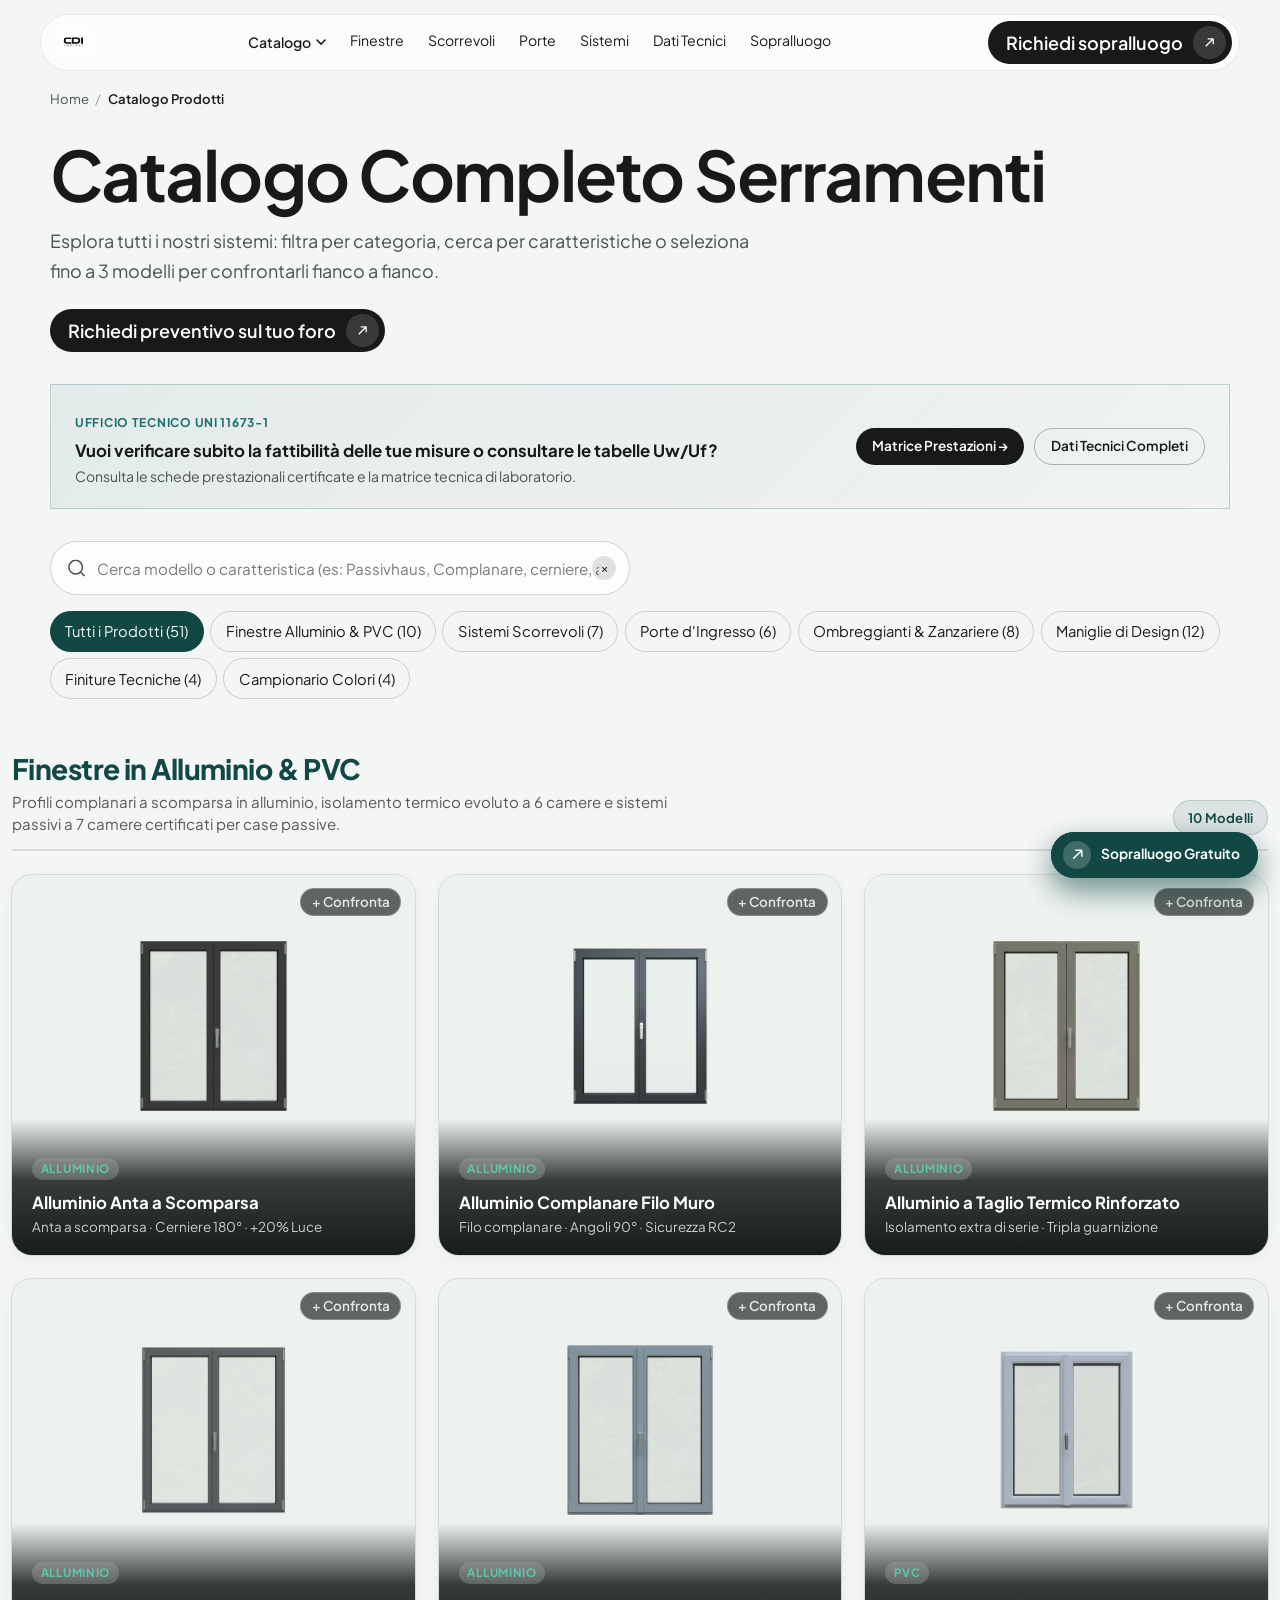
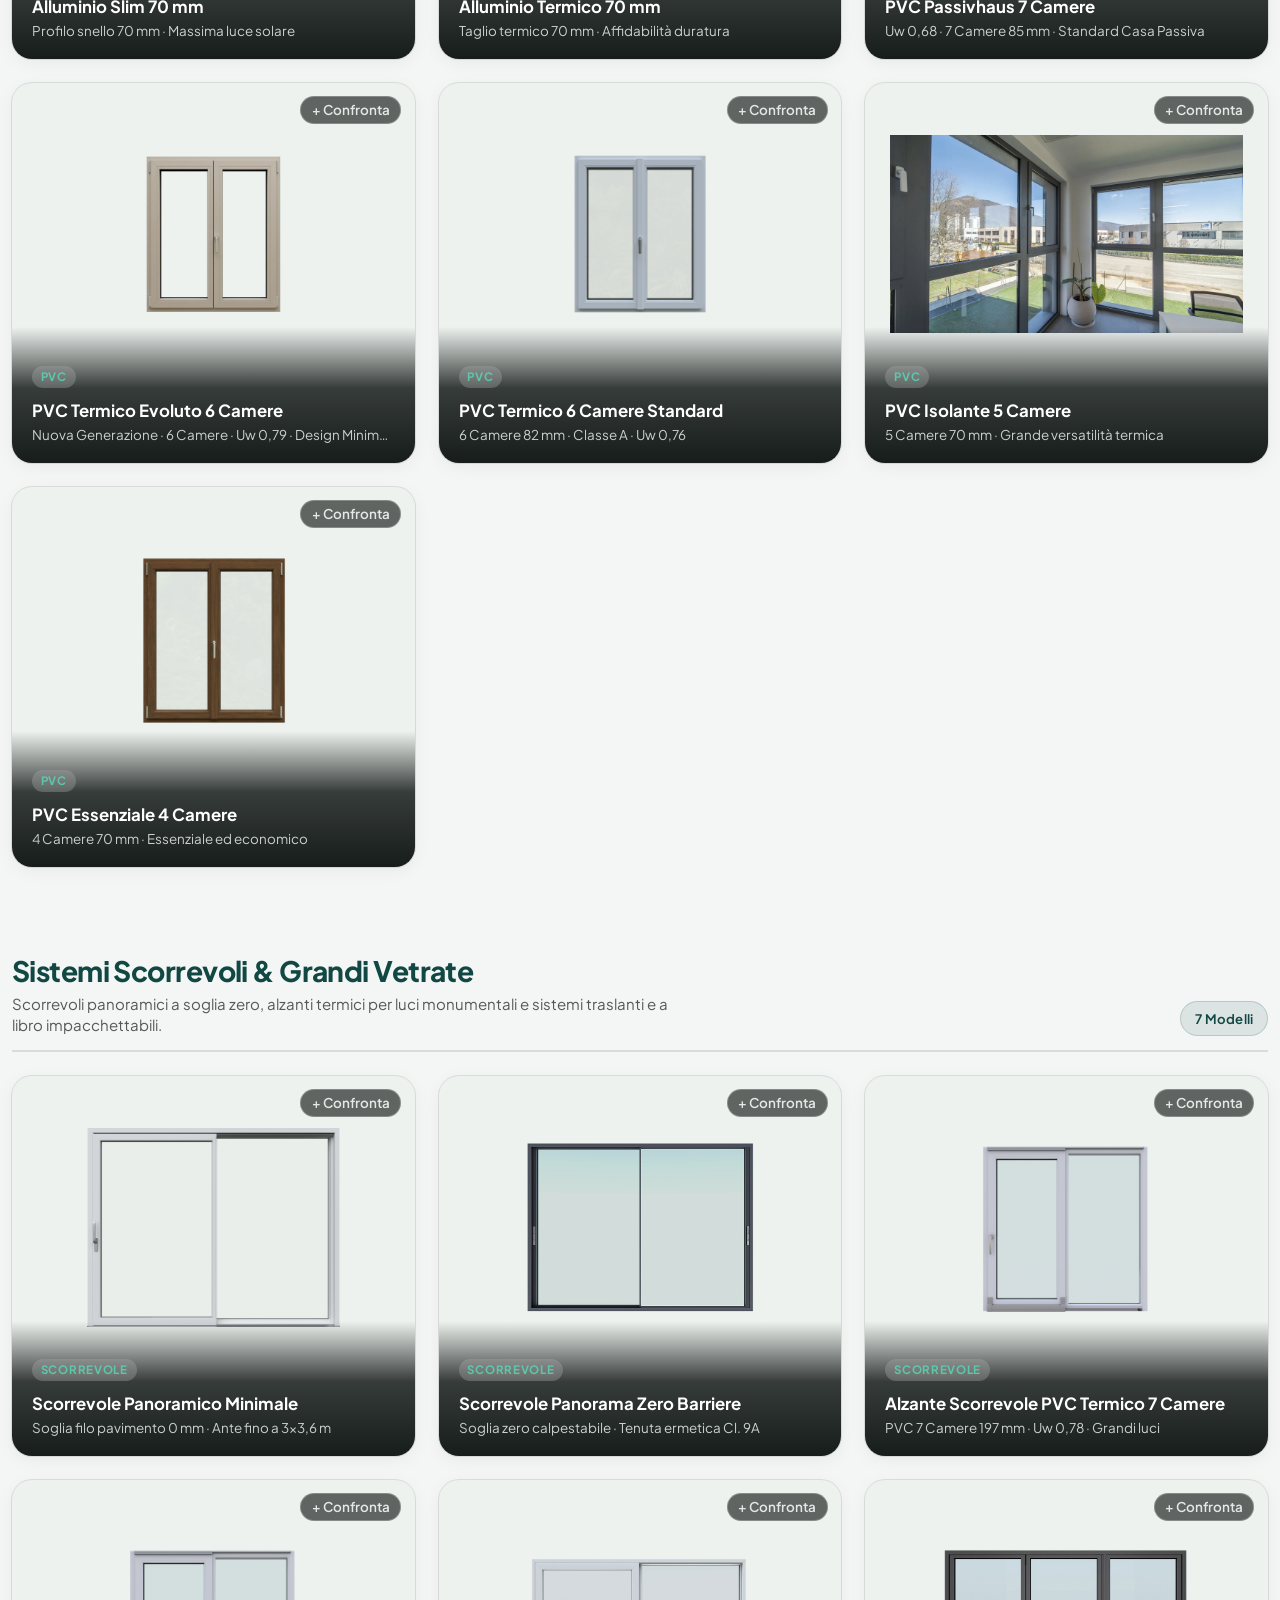
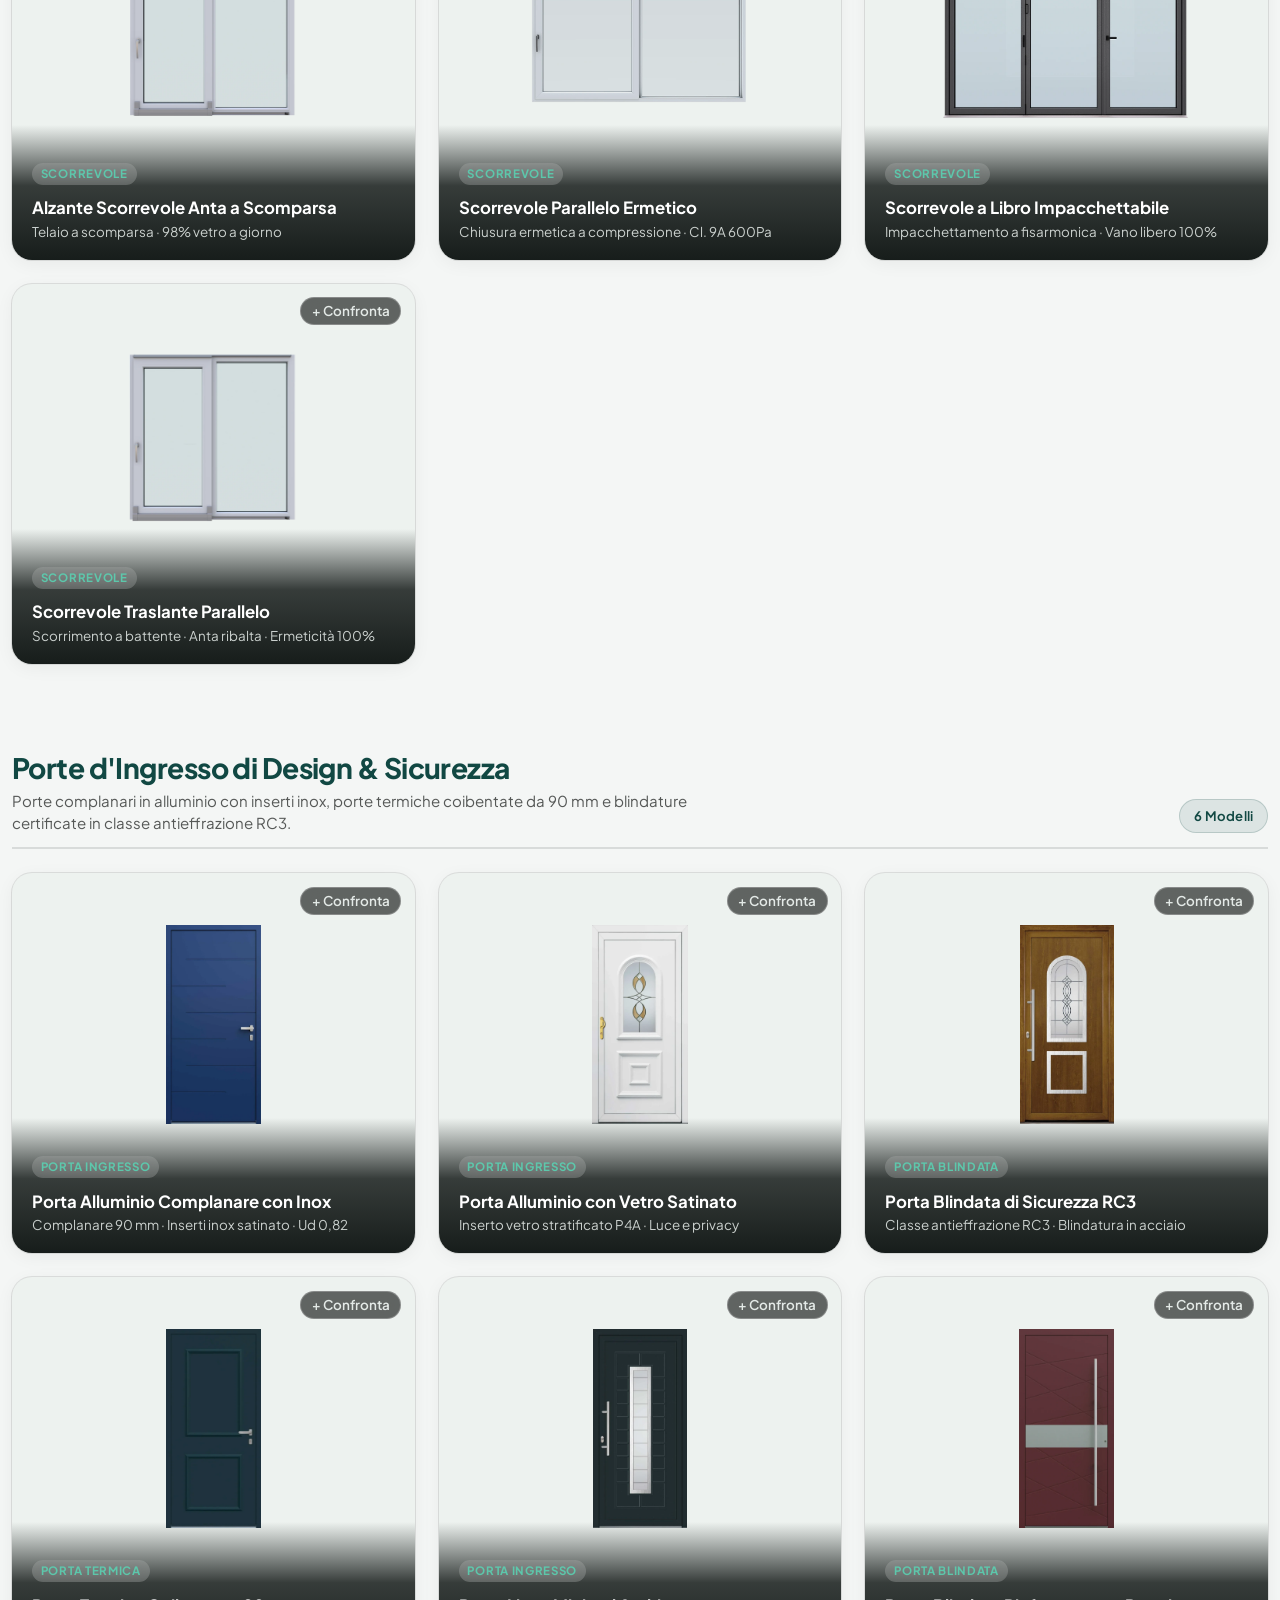
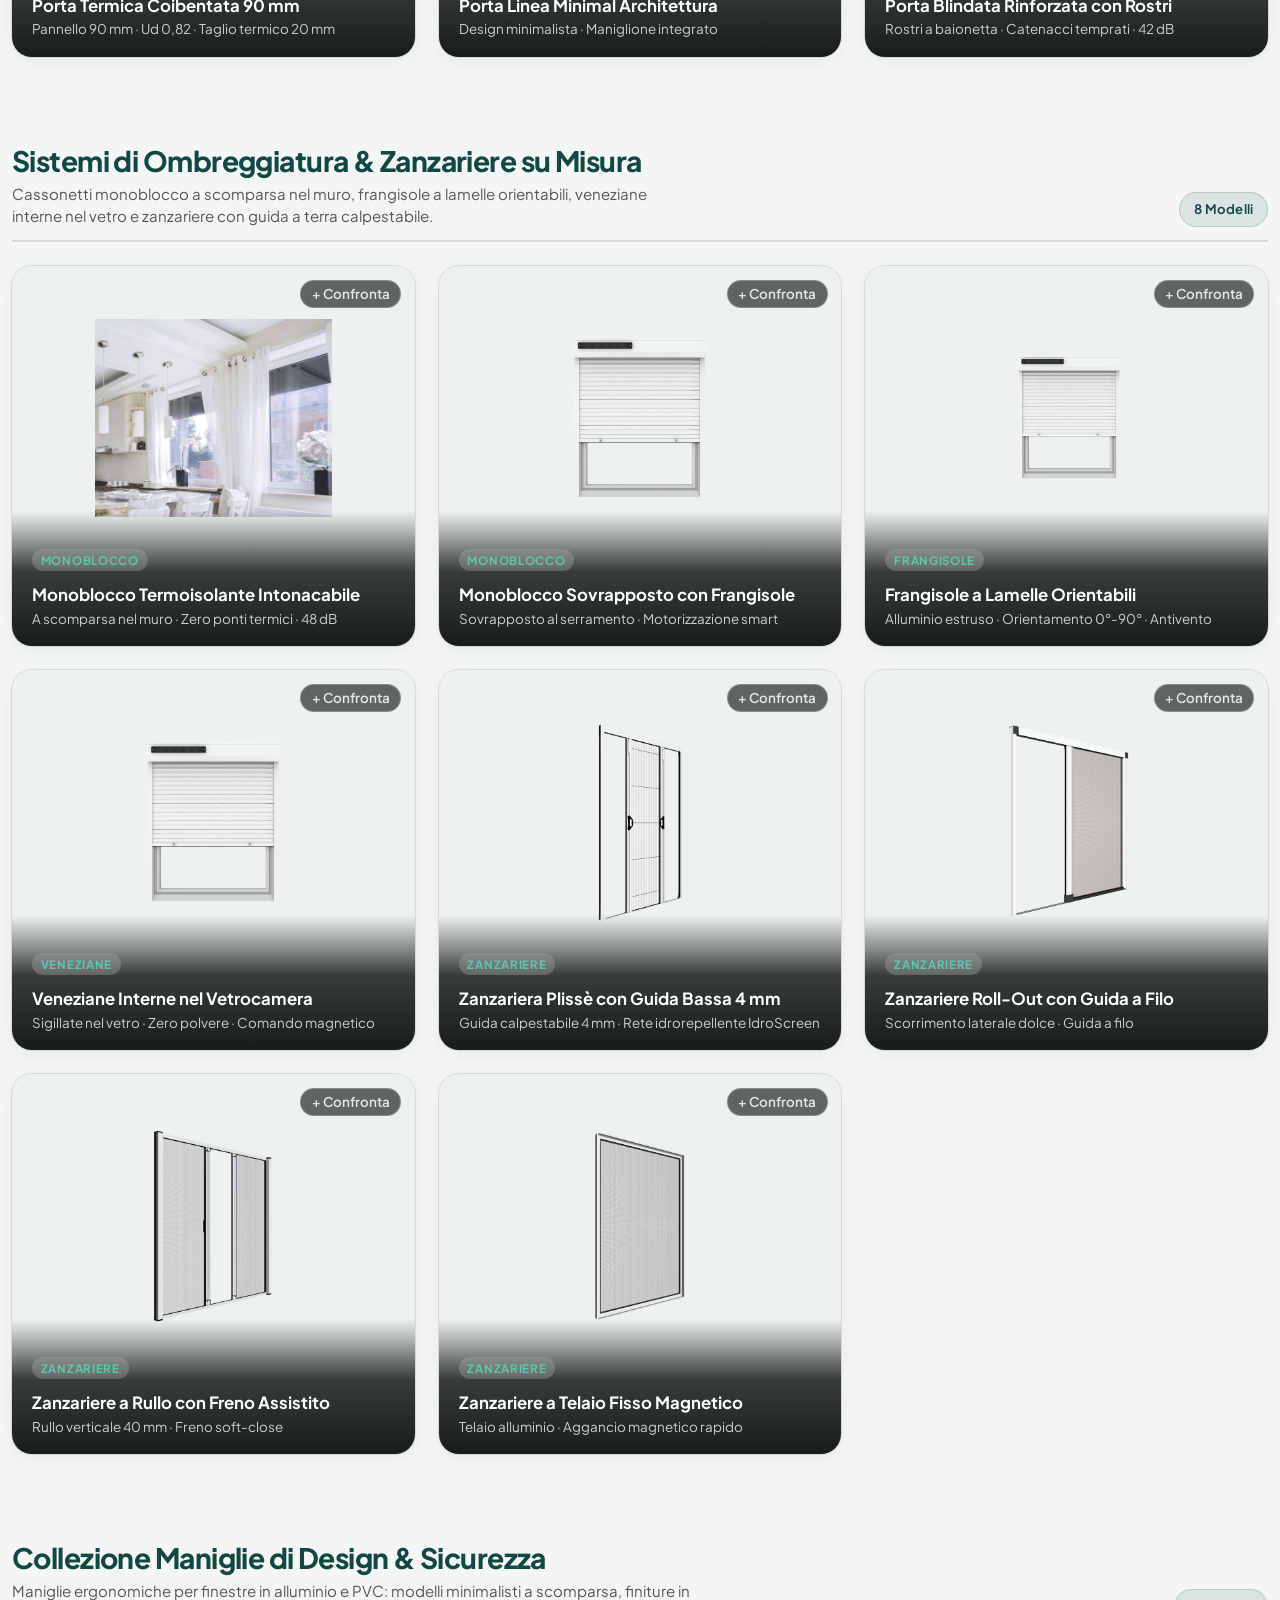
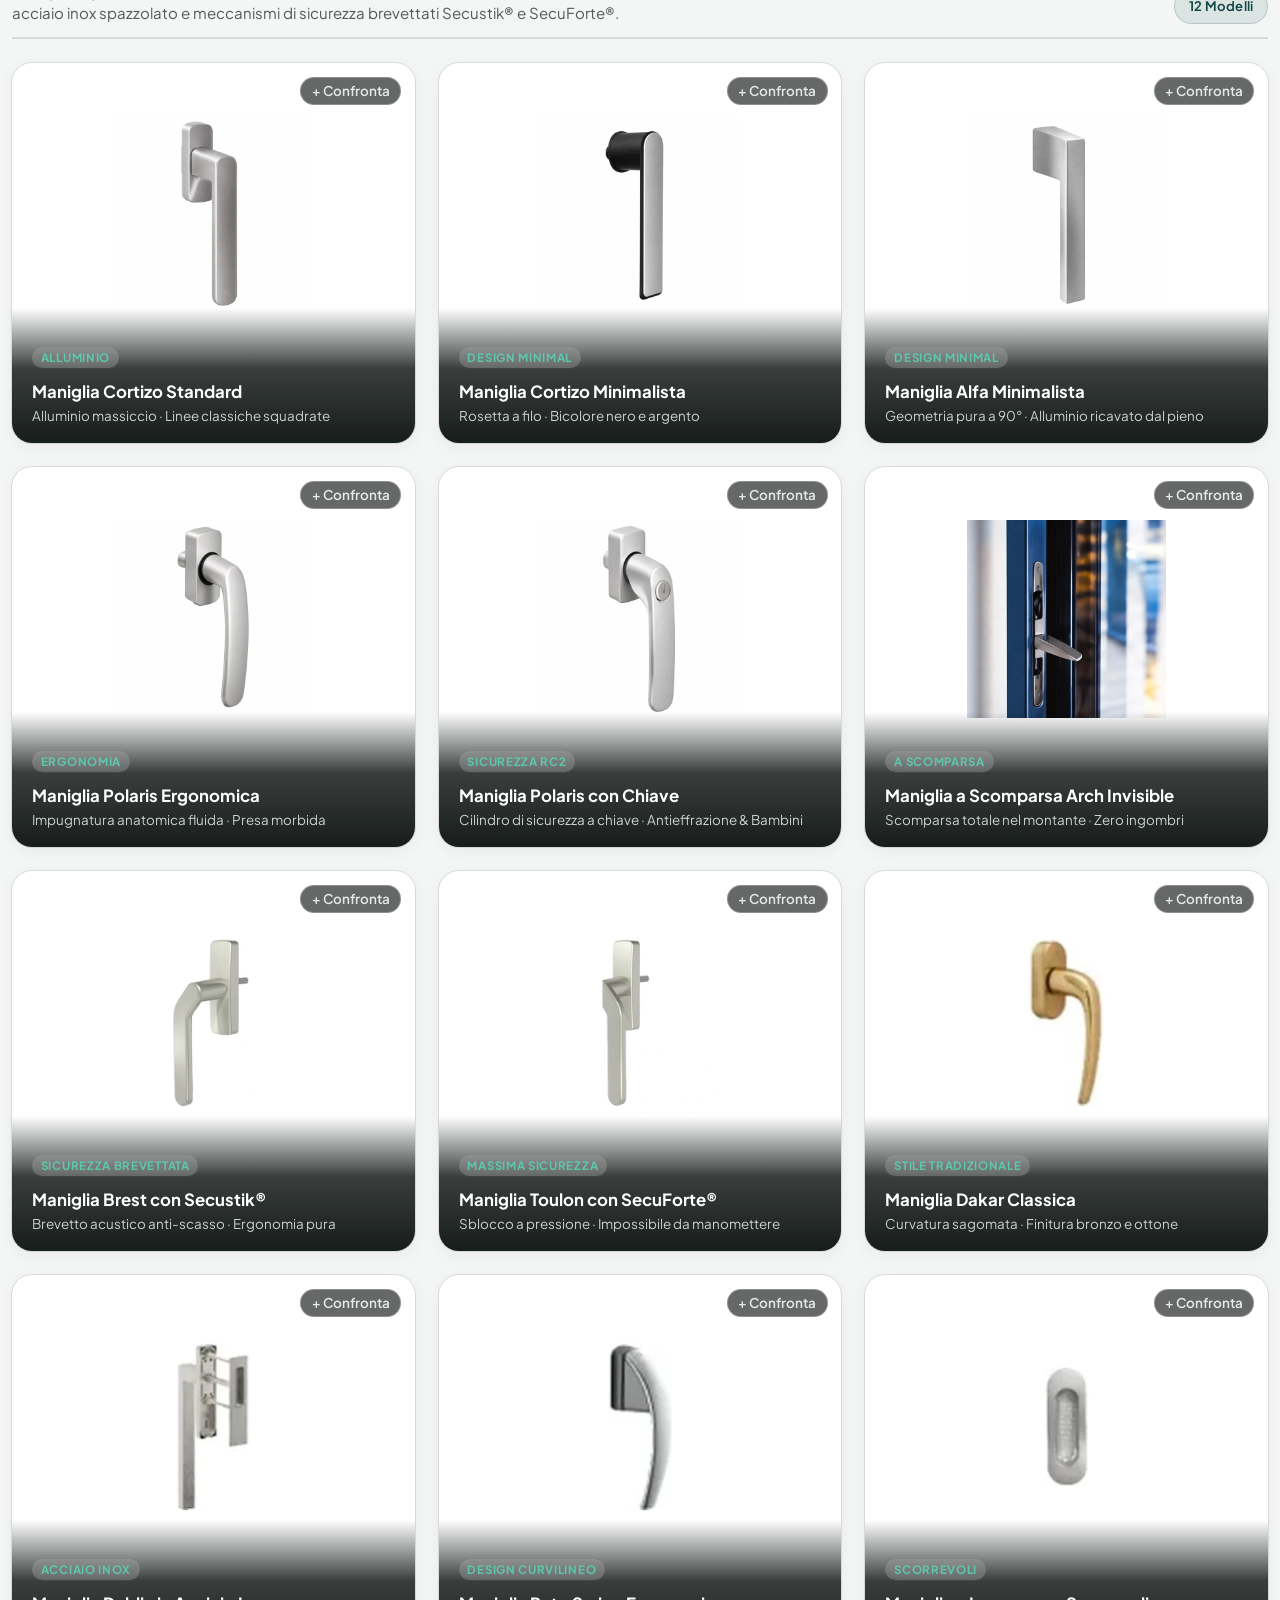
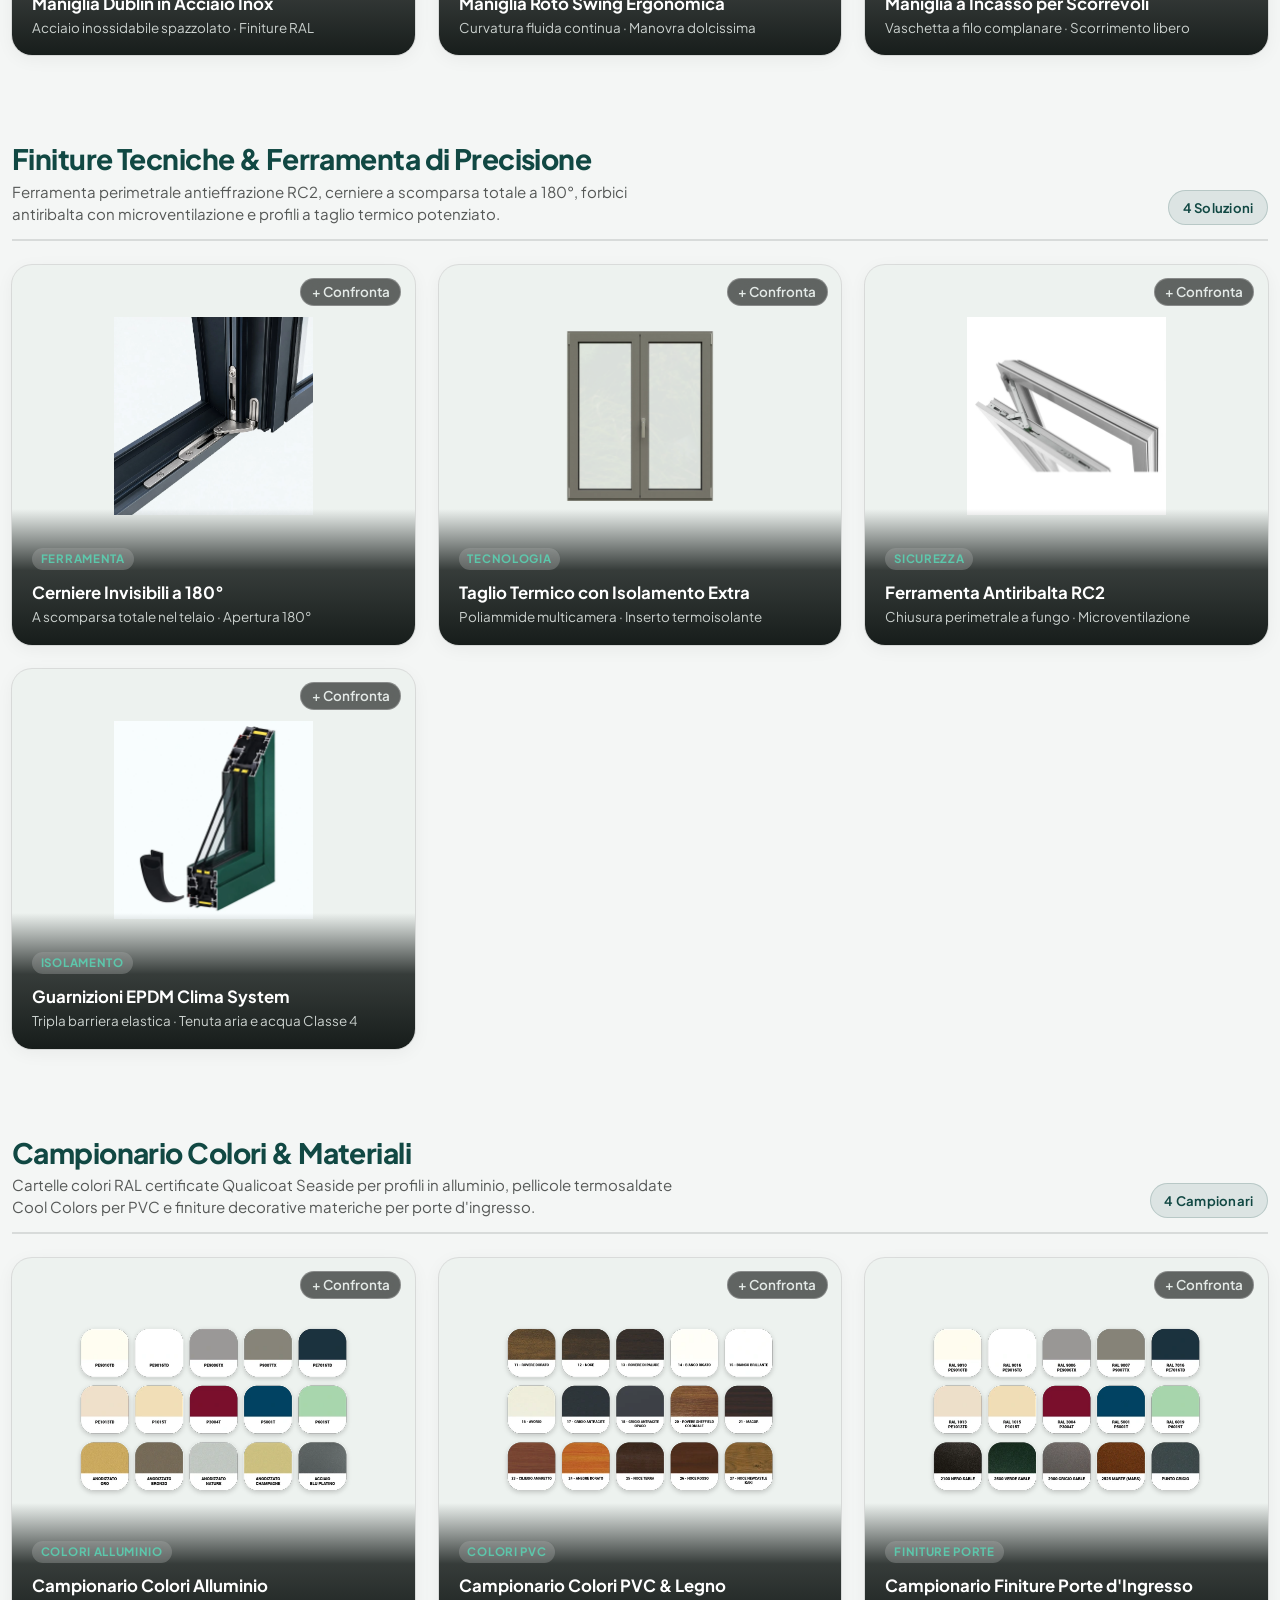
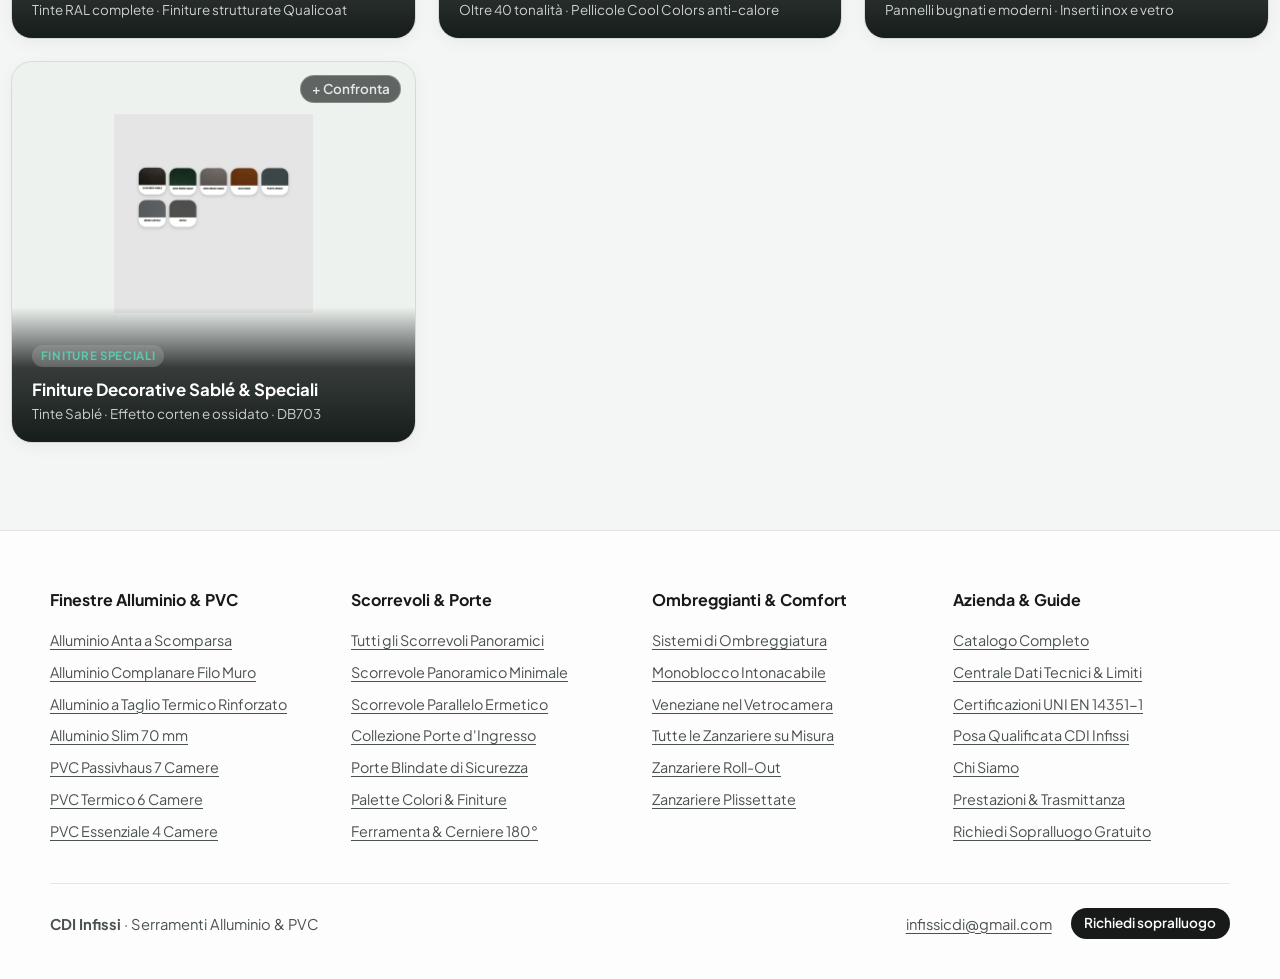
==== commit 9ef0bd88: "Popup catalogo: tolto il pulsante Vedi scheda completa del prodotto" ====
--- a/catalogo.html
+++ b/catalogo.html
@@ -1229,9 +1229,6 @@
             Richiedi questa soluzione
             <i aria-hidden="true"><svg viewBox="0 0 14 14" fill="none"><path d="M3 11L11 3M11 3H5M11 3v6" stroke="currentColor" stroke-width="1.4"/></svg></i>
           </a>
-          <a class="btn btn-ghost" data-lb-page href="#" hidden style="margin-top: 0.6rem">
-            Vedi scheda completa del prodotto &rarr;
-          </a>
         </div>
       </div>
     </dialog>
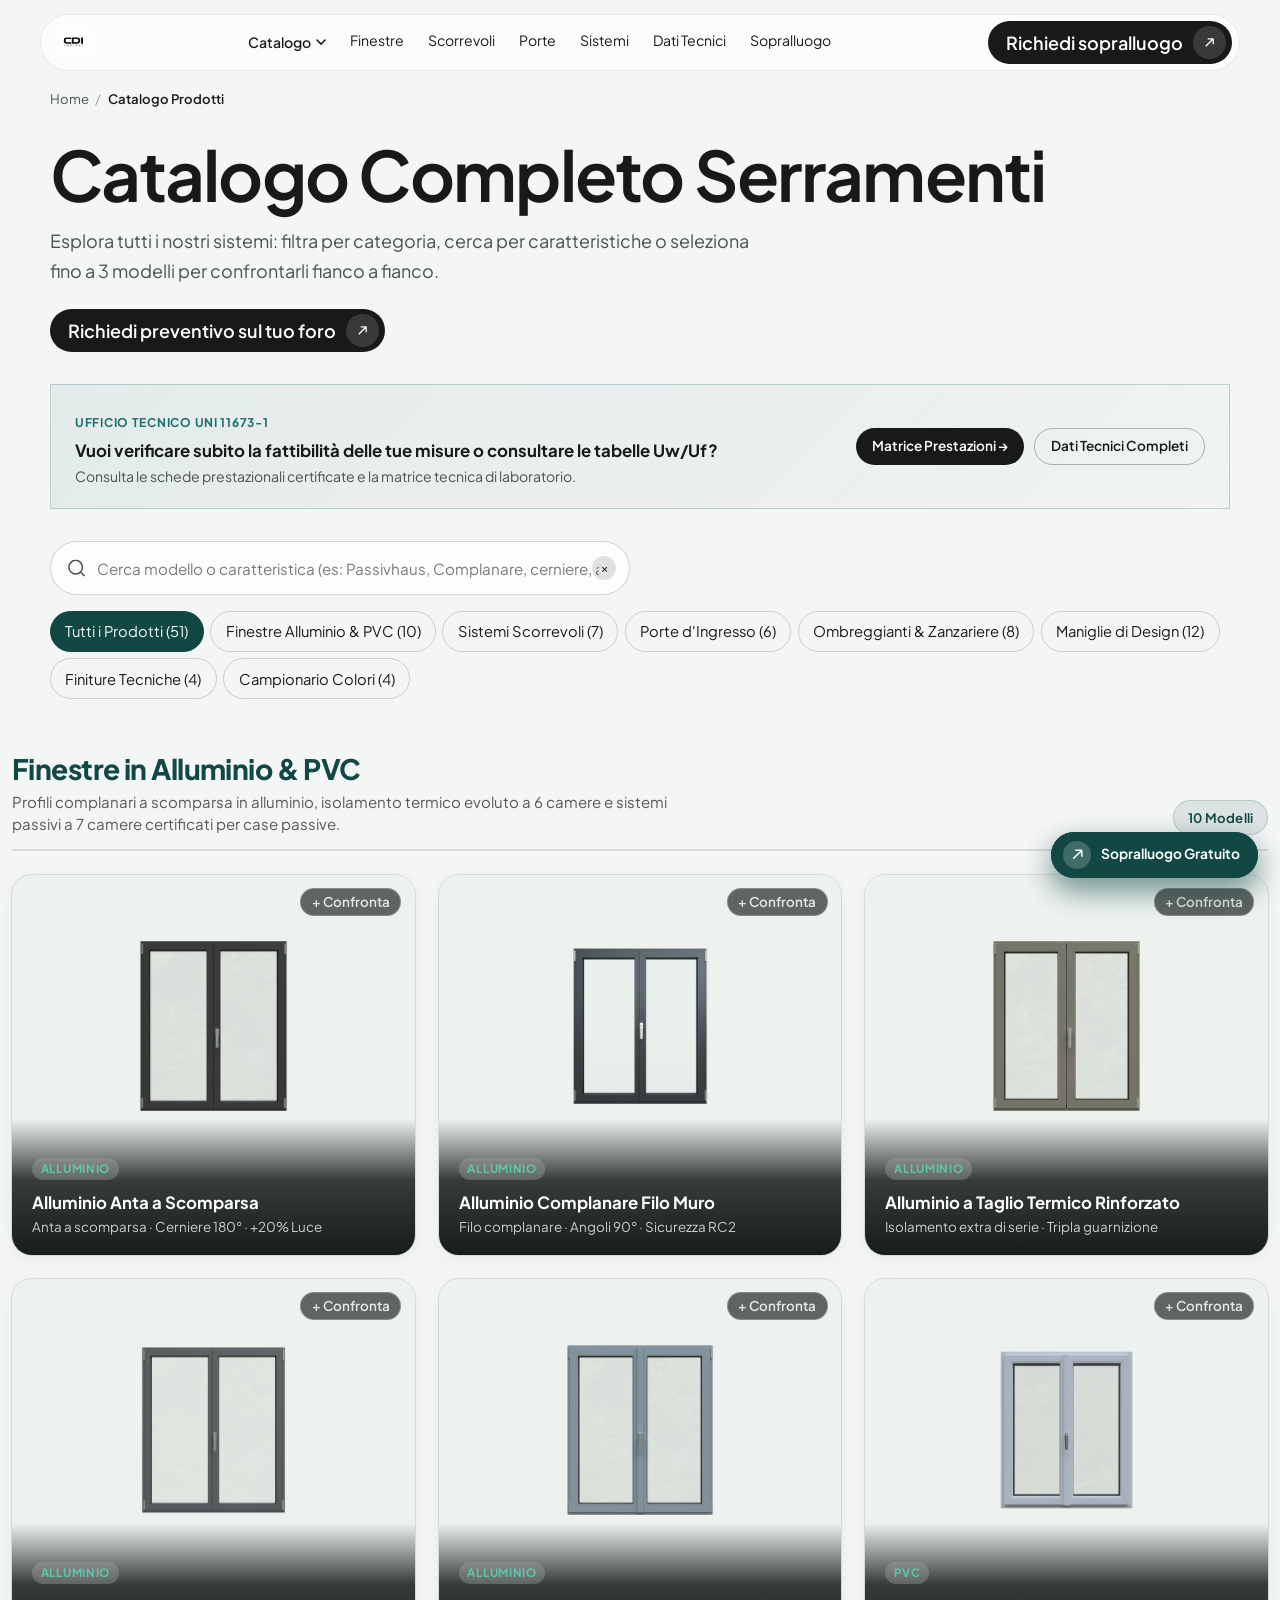
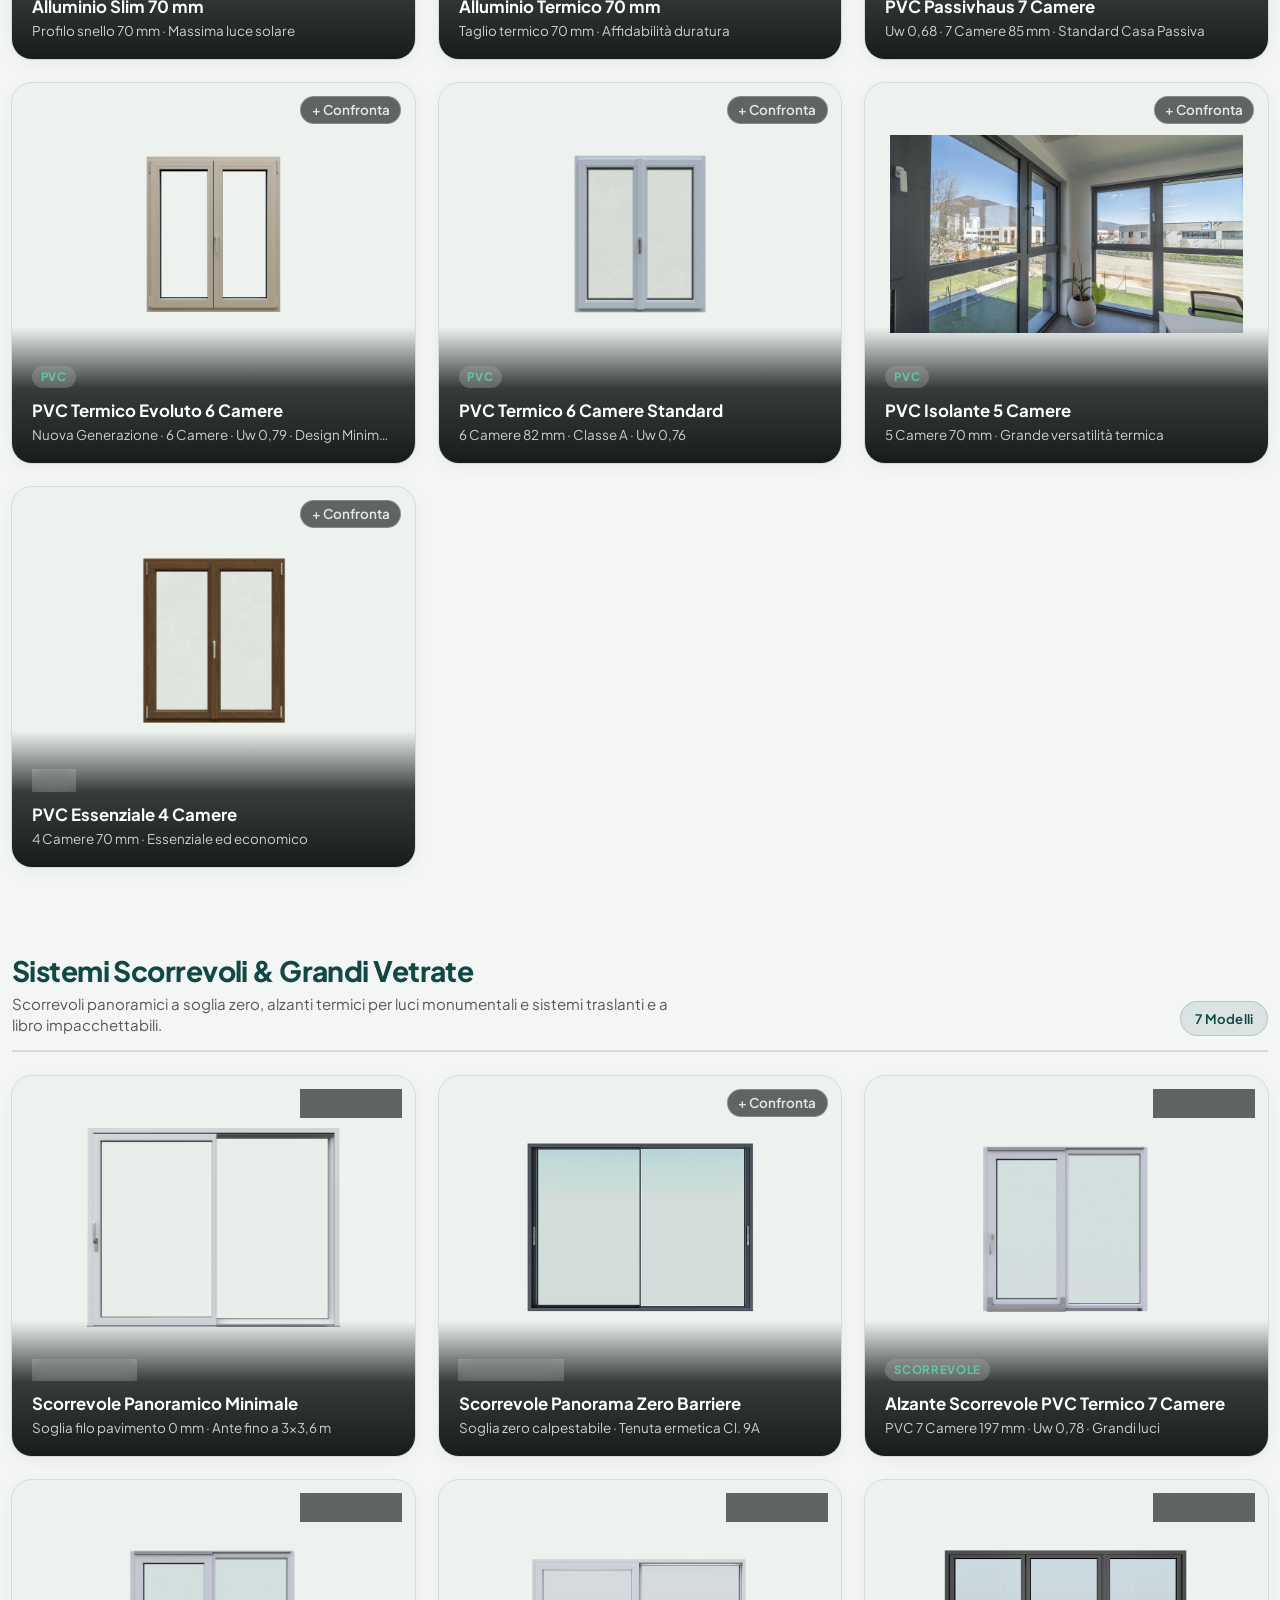
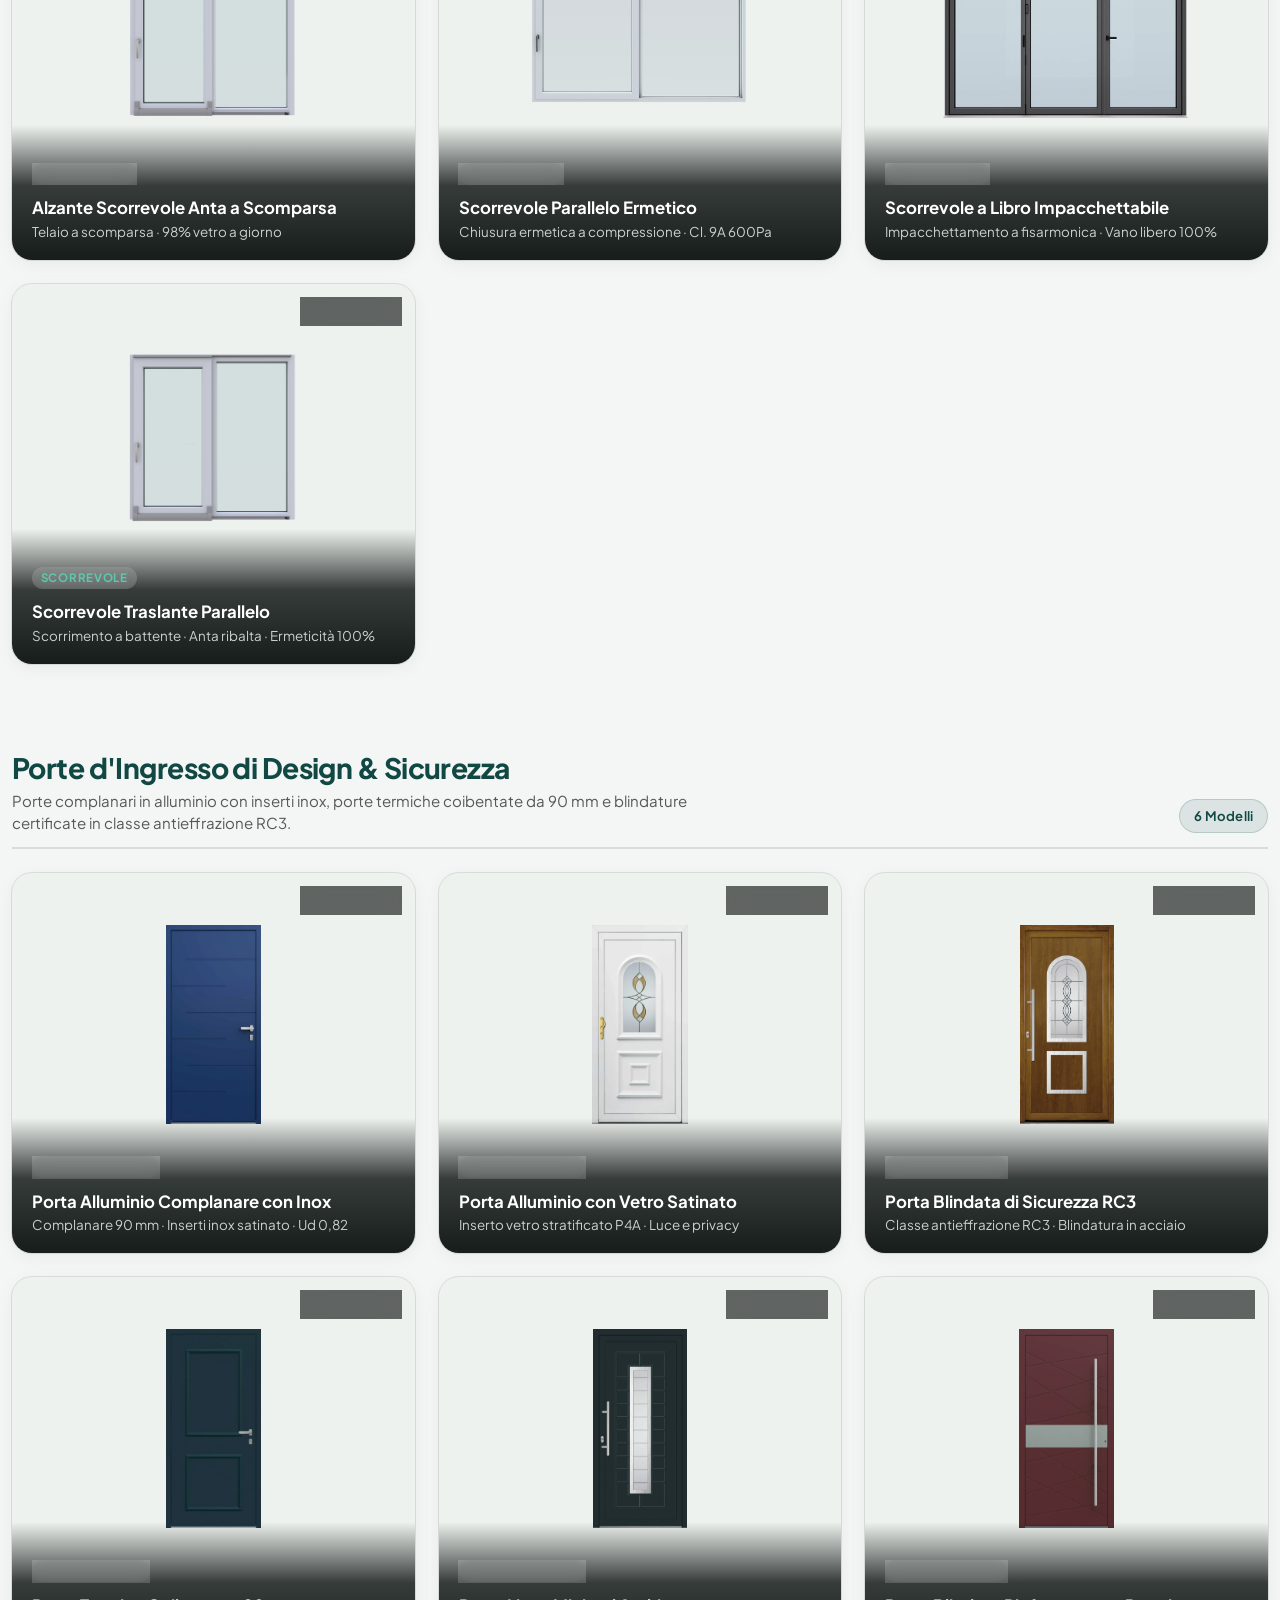
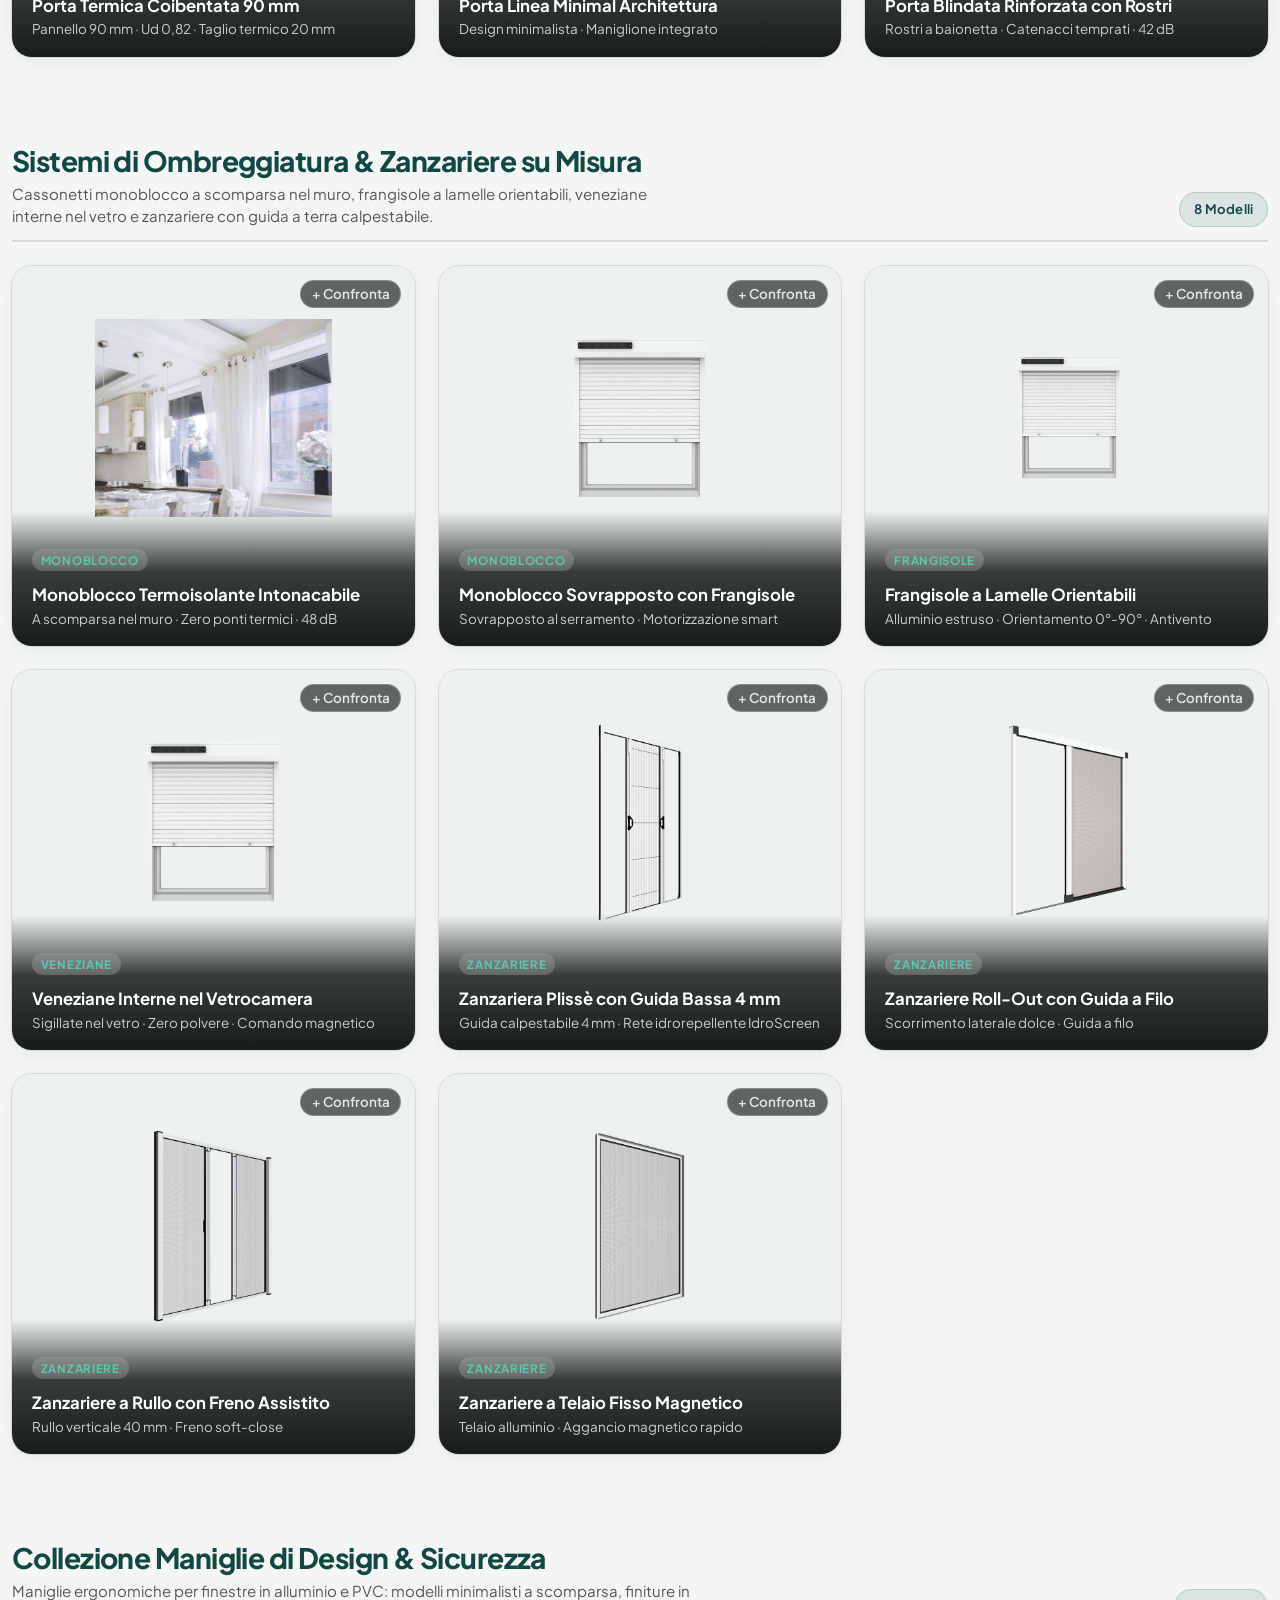
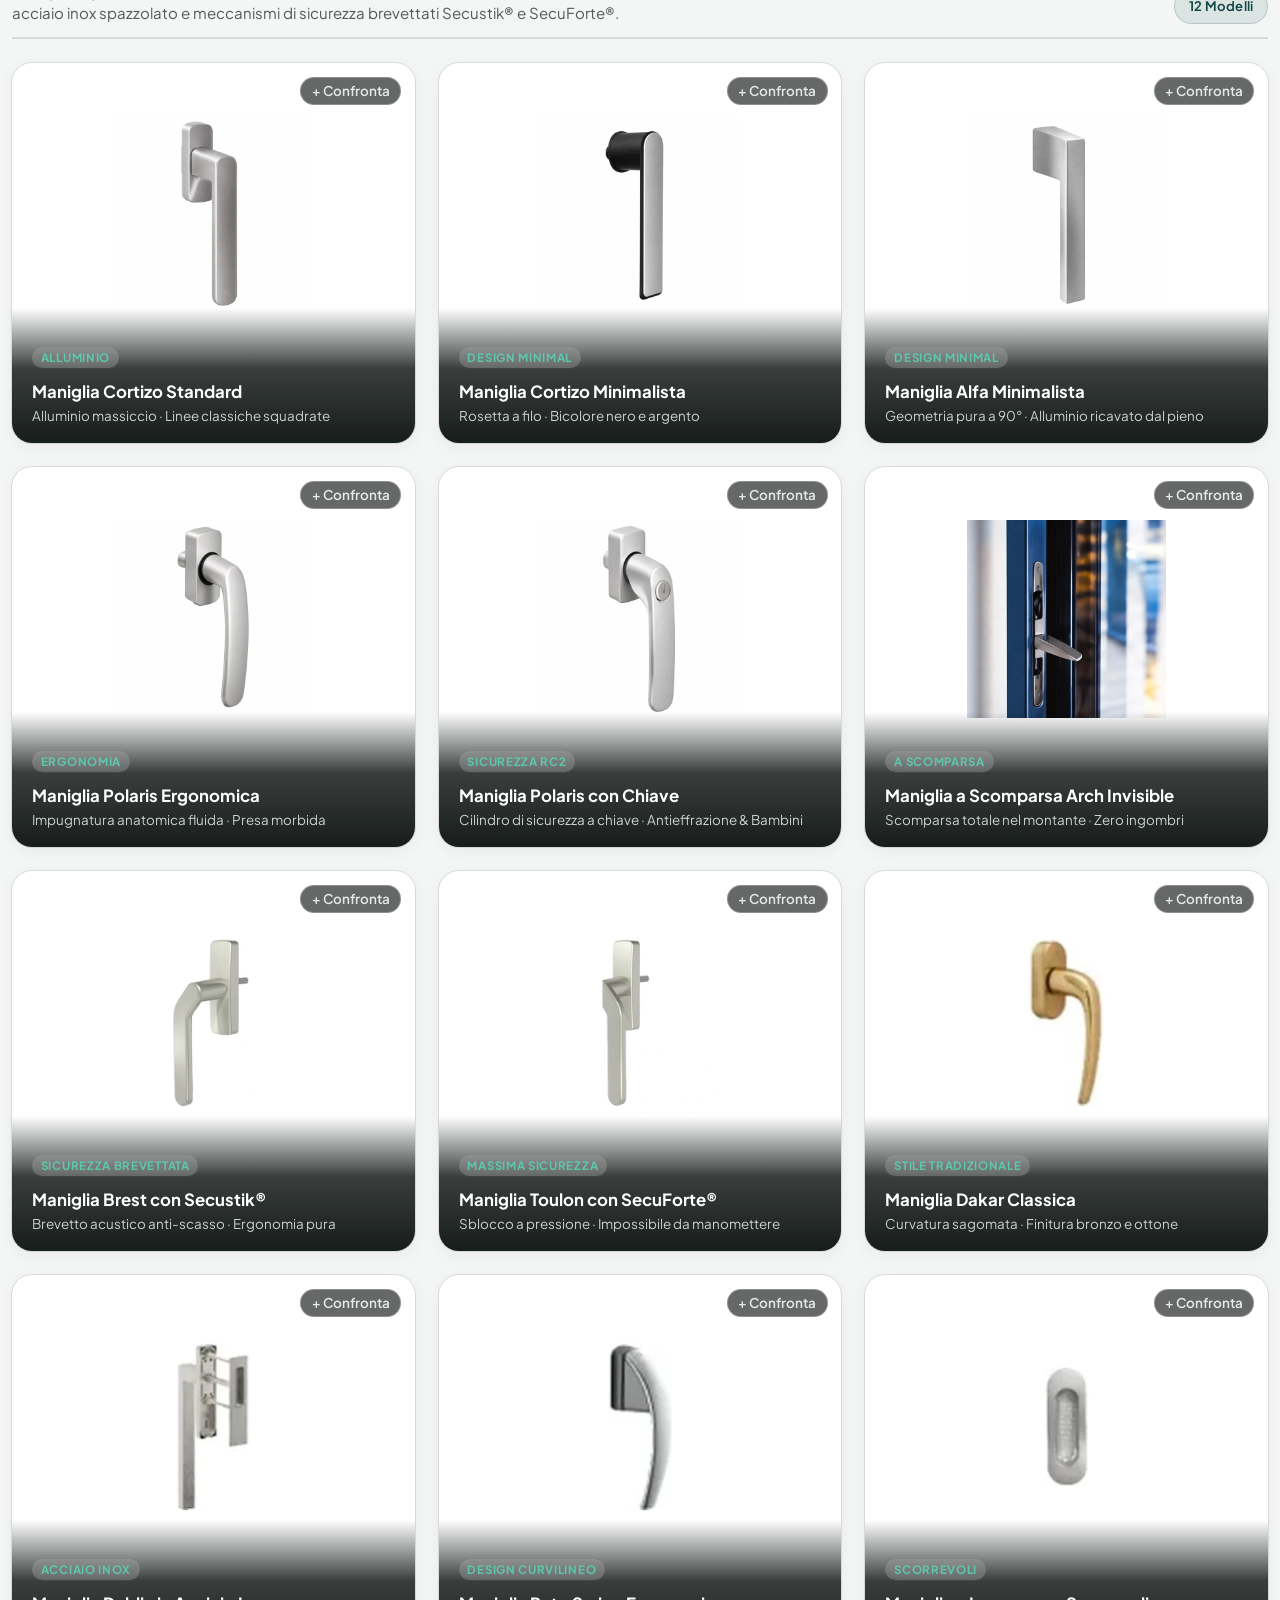
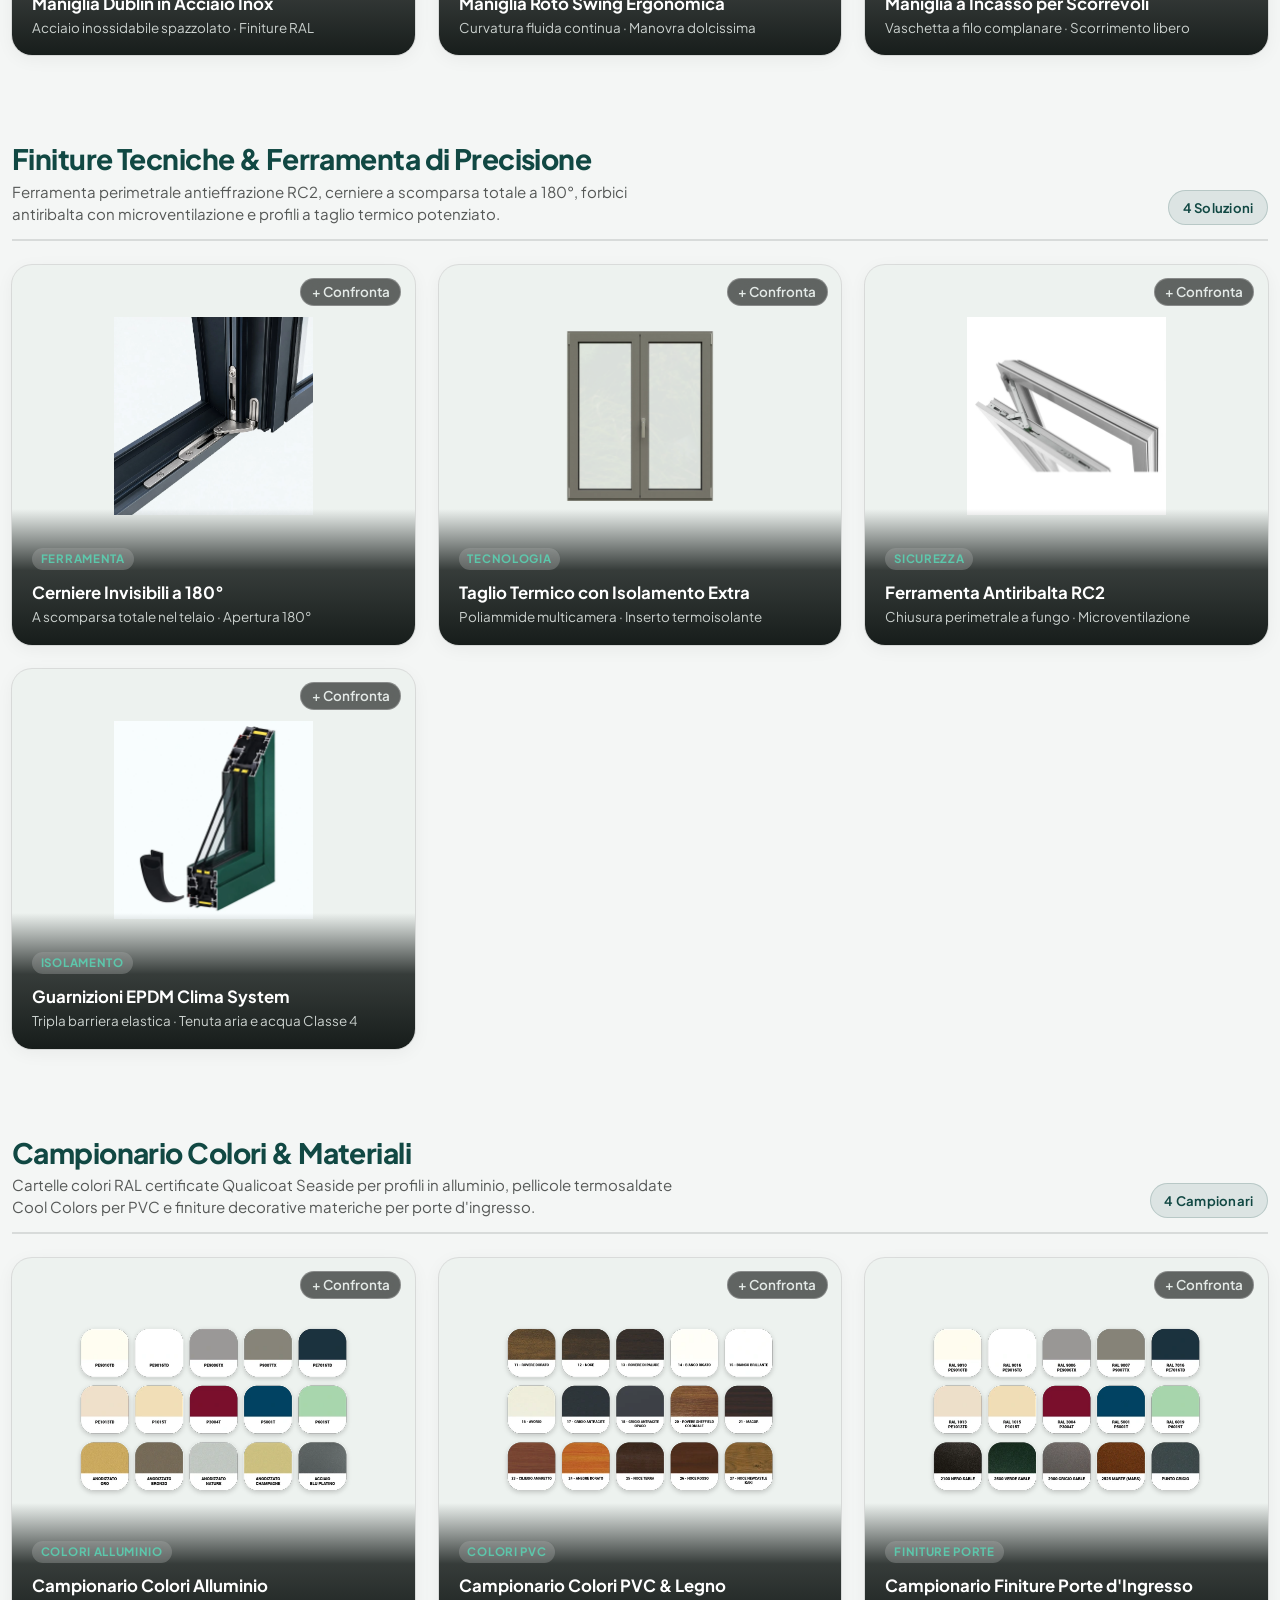
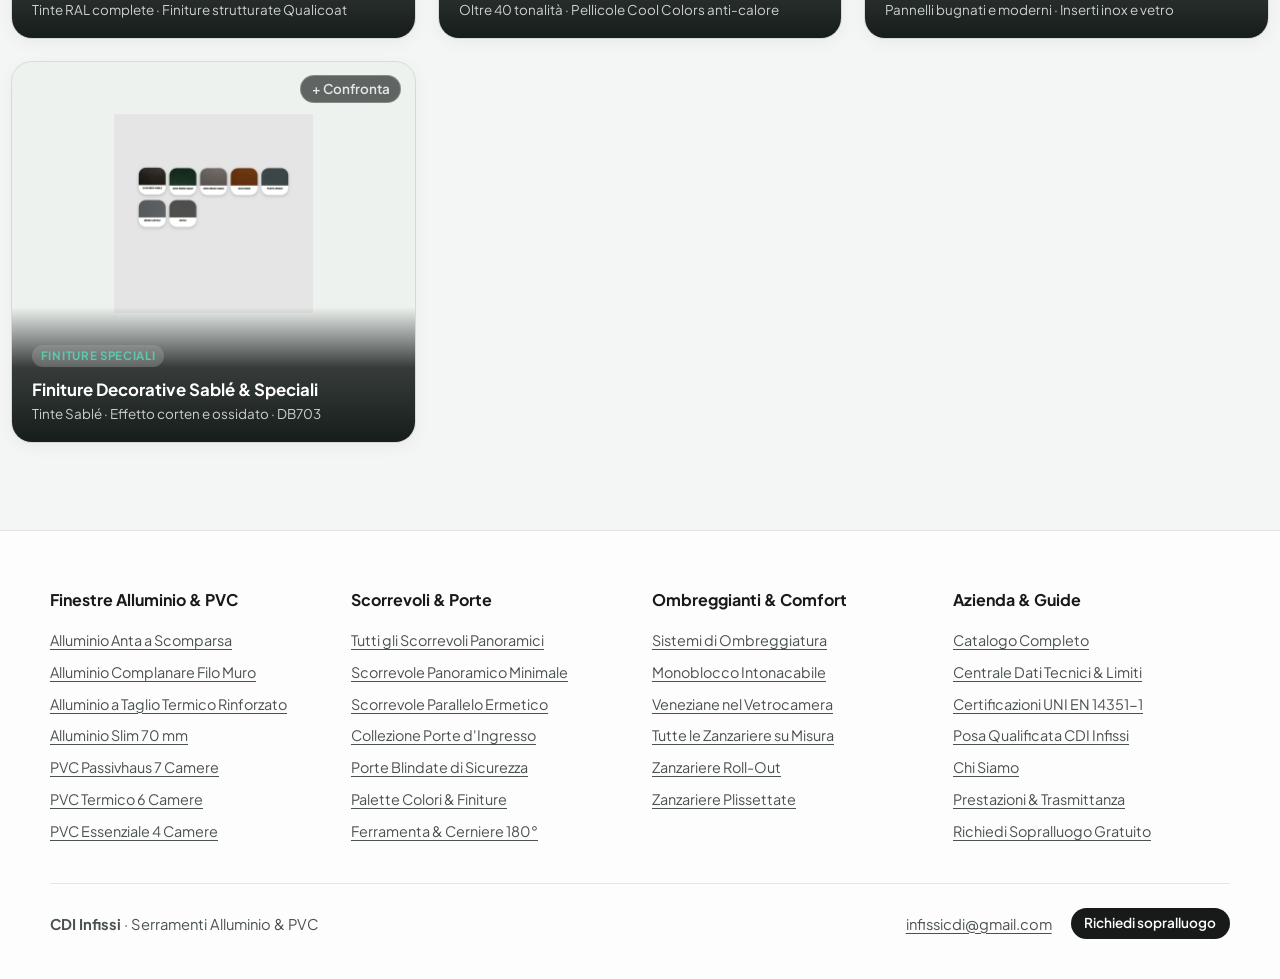
==== commit 9e35b965: "Versione sui file CSS e JS: dopo un aggiornamento il browser non usa piu' la copia vecchia in memori" ====
--- a/catalogo.html
+++ b/catalogo.html
@@ -15,8 +15,8 @@
       href="https://fonts.googleapis.com/css2?family=Plus+Jakarta+Sans:ital,wght@0,400..800;1,400..800&display=swap"
       rel="stylesheet"
     />
-    <link rel="stylesheet" href="css/main.css" />
-    <link rel="stylesheet" href="css/catalog-modern.css" />
+    <link rel="stylesheet" href="css/main.css?v=20261005a" />
+    <link rel="stylesheet" href="css/catalog-modern.css?v=20261005a" />
   </head>
   <body>
     <a class="skip" href="#contenuto">Vai al contenuto</a>
@@ -83,7 +83,8 @@
           <i aria-hidden="true"><svg viewBox="0 0 14 14" fill="none"><path d="M3 11L11 3M11 3H5M11 3v6" stroke="currentColor" stroke-width="1.4"/></svg></i>
         </a>
         <button class="burger" type="button" aria-label="Apri il menu" aria-expanded="false">
-          <span></span><span></span>
+          <img class="burger-logo" src="assets/logo.png" alt="" width="208" height="156" />
+          <span class="burger-lines"><span></span><span></span></span>
         </button>
       </div>
     </header>
@@ -1362,7 +1363,7 @@
       </a>
     </div>
 
-    <script src="js/main.js"></script>
-    <script src="js/catalog-app.js"></script>
+    <script src="js/main.js?v=20261005a"></script>
+    <script src="js/catalog-app.js?v=20261005a"></script>
   </body>
 </html>
--- a/css/main.css
+++ b/css/main.css
@@ -1858,3 +1858,252 @@
   letter-spacing: 0.04em;
 }
 
+
+
+/* Blocchi vantaggi su telefono: striscia che gira in tondo (js/main.js) */
+.benefit-track--giro {
+  display: block;
+  overflow: hidden;
+  scroll-snap-type: none;
+  touch-action: pan-y;
+  cursor: grab;
+  user-select: none;
+  -webkit-user-select: none;
+  -webkit-mask-image: linear-gradient(90deg, transparent, #000 18px, #000 calc(100% - 18px), transparent);
+  mask-image: linear-gradient(90deg, transparent, #000 18px, #000 calc(100% - 18px), transparent);
+}
+.benefit-track--tira { cursor: grabbing; }
+.benefit-binario { display: flex; gap: 0.7rem; width: max-content; will-change: transform; }
+.benefit-binario article { flex: none; width: min(78vw, 280px); scroll-snap-align: none; }
+
+
+/* Telefono: niente barra bianca, solo il pulsante menu con dentro il logo CDI */
+@media (max-width: 899px) {
+  .nav-island {
+    background: transparent;
+    border: 0;
+    box-shadow: none;
+    backdrop-filter: none;
+    -webkit-backdrop-filter: none;
+    padding: 0;
+    justify-content: flex-end;
+  }
+  .nav-island > .logo { display: none; }
+  .burger {
+    width: auto;
+    height: 56px;
+    display: inline-flex;
+    align-items: center;
+    gap: 0.7rem;
+    padding: 0 1.1rem 0 0.5rem;
+    box-shadow: 0 6px 22px rgba(23, 26, 25, 0.28);
+  }
+  .burger-logo {
+    display: block;
+    height: 40px;
+    width: auto;
+    border-radius: 10px;
+    background: #fff;
+    padding: 4px 6px;
+  }
+  .burger-lines { position: relative; width: 24px; height: 24px; flex: none; }
+  .burger-lines span {
+    position: absolute; left: 1px; right: 1px; height: 1.5px; background: currentColor;
+    transition: transform 260ms var(--ease-drawer);
+  }
+  .burger-lines span:first-child { top: 8px; }
+  .burger-lines span:last-child { top: 15px; }
+  .burger > span:not(.burger-lines) { display: none; }
+  body.nav-open .burger-lines span:first-child { transform: translateY(3.5px) rotate(45deg); }
+  body.nav-open .burger-lines span:last-child { transform: translateY(-3.5px) rotate(-45deg); }
+  body.nav-open .burger-lines span { background: #ffffff !important; }
+}
+
+@media (max-width: 899px) {
+  .burger .burger-lines { position: relative; left: auto; right: auto; top: auto; width: 24px; height: 24px; background: none; transition: none; flex: none; }
+}
+
+@media (max-width: 899px) {
+  .burger > .burger-lines { position: relative !important; left: auto !important; right: auto !important; top: auto !important; width: 24px; height: 24px !important; background: none !important; flex: none; }
+  .hero .hero-copy { padding-top: 5.2rem; }
+}
+
+/* Pulsante menu bianco con barrette nere (telefono) */
+@media (max-width: 899px) {
+  .burger { background: #ffffff; color: #171a19; }
+  .burger-logo { background: transparent; padding: 0; border-radius: 0; height: 38px; }
+  body.nav-open .burger { background: var(--teal-deep, #114843); color: #ffffff; }
+}
+
+/* Telefono: la barra fissa in basso non deve coprire la fine della pagina */
+@media (max-width: 899px) {
+  .site-footer { padding-bottom: calc(6.5rem + env(safe-area-inset-bottom, 0px)) !important; }
+  body:not(:has(.site-footer)) { padding-bottom: calc(6.5rem + env(safe-area-inset-bottom, 0px)); }
+}
+
+
+/* ===== Menu mobile: apertura a cerchio dal pulsante, ingresso a cascata, aspetto scuro e pulito ===== */
+.overlay-nav {
+  --mx: calc(100% - 3.2rem);
+  --my: 2.6rem;
+  background: radial-gradient(120% 80% at 80% 0%, #17413c 0%, #0f1e1c 55%, #0b1413 100%);
+  color: #f2f7f5;
+  opacity: 1;
+  transform: none;
+  visibility: hidden;
+  pointer-events: none;
+  clip-path: circle(0px at var(--mx) var(--my));
+  -webkit-clip-path: circle(0px at var(--mx) var(--my));
+  transition:
+    clip-path 620ms cubic-bezier(0.77, 0, 0.175, 1),
+    -webkit-clip-path 620ms cubic-bezier(0.77, 0, 0.175, 1),
+    visibility 0s linear 620ms;
+}
+body.nav-open .overlay-nav {
+  visibility: visible;
+  pointer-events: auto;
+  clip-path: circle(150vmax at var(--mx) var(--my));
+  -webkit-clip-path: circle(150vmax at var(--mx) var(--my));
+  transition:
+    clip-path 760ms cubic-bezier(0.77, 0, 0.175, 1),
+    -webkit-clip-path 760ms cubic-bezier(0.77, 0, 0.175, 1),
+    visibility 0s;
+}
+
+/* barra in alto: logo su pastiglia bianca e pulsante di chiusura chiaro */
+.overlay-nav .mn-topbar {
+  background: transparent;
+  border-bottom: 1px solid rgba(255, 255, 255, 0.1);
+}
+.overlay-nav .mn-logo { display: inline-flex; background: #fff; border-radius: 12px; padding: 6px 10px; }
+.overlay-nav .mn-logo img { height: 24px; }
+.overlay-nav .mn-close-btn {
+  background: #ffffff; color: #171a19; box-shadow: none;
+}
+.overlay-nav .mn-close-btn:active { background: #dcebe7; transform: scale(0.95); }
+
+/* ricerca e filtri */
+.overlay-nav .mn-search-input {
+  background: rgba(255, 255, 255, 0.08);
+  border: 1px solid rgba(255, 255, 255, 0.16);
+  color: #fff;
+  box-shadow: none;
+}
+.overlay-nav .mn-search-input::placeholder { color: rgba(255, 255, 255, 0.55); }
+.overlay-nav .mn-search-input:focus {
+  border-color: #79ddcc;
+  box-shadow: 0 0 0 3px rgba(121, 221, 204, 0.22);
+}
+.overlay-nav .mn-tab {
+  background: transparent;
+  border: 1px solid rgba(255, 255, 255, 0.22);
+  color: rgba(255, 255, 255, 0.82);
+}
+.overlay-nav .mn-tab.is-active {
+  background: #ffffff; color: #0f1e1c; border-color: #ffffff; box-shadow: none;
+}
+
+/* schede prodotto: vetro scuro, la foto resta su fondo bianco */
+.overlay-nav .mn-item {
+  background: rgba(255, 255, 255, 0.07);
+  border: 1px solid rgba(255, 255, 255, 0.13);
+  color: #f2f7f5;
+  box-shadow: none;
+}
+.overlay-nav .mn-item-info small { color: rgba(255, 255, 255, 0.62); }
+.overlay-nav .mn-secondary-links { border-top-color: rgba(255, 255, 255, 0.12); }
+.overlay-nav .mn-sec-link {
+  background: rgba(255, 255, 255, 0.07);
+  border-color: rgba(255, 255, 255, 0.13);
+  color: #f2f7f5;
+}
+.overlay-nav .mn-sec-link i { color: #79ddcc; }
+.overlay-nav .mn-bottom-bar {
+  background: rgba(11, 20, 19, 0.82);
+  border-top-color: rgba(255, 255, 255, 0.12);
+}
+.overlay-nav .mn-action-btn:not(.mn-action-primary) {
+  background: rgba(255, 255, 255, 0.1); color: #fff; border-color: rgba(255, 255, 255, 0.18);
+}
+.overlay-nav .mn-action-primary { background: #79ddcc; color: #0f1e1c; }
+
+/* ingresso a cascata: ogni parte sale e compare dopo l'apertura del cerchio */
+.overlay-nav .mn-topbar,
+.overlay-nav .mn-search-wrap,
+.overlay-nav .mn-filter-tabs,
+.overlay-nav .mn-catalog-grid .mn-item,
+.overlay-nav .mn-secondary-links,
+.overlay-nav .mn-bottom-bar {
+  opacity: 0;
+  transform: translateY(18px);
+  transition: opacity 320ms ease, transform 520ms cubic-bezier(0.23, 1, 0.32, 1);
+}
+body.nav-open .overlay-nav .mn-topbar { opacity: 1; transform: none; transition-delay: 220ms; }
+body.nav-open .overlay-nav .mn-search-wrap { opacity: 1; transform: none; transition-delay: 300ms; }
+body.nav-open .overlay-nav .mn-filter-tabs { opacity: 1; transform: none; transition-delay: 360ms; }
+body.nav-open .overlay-nav .mn-catalog-grid .mn-item {
+  opacity: 1; transform: none;
+  transition-delay: calc(420ms + var(--i, 12) * 45ms);
+}
+body.nav-open .overlay-nav .mn-secondary-links { opacity: 1; transform: none; transition-delay: 900ms; }
+body.nav-open .overlay-nav .mn-bottom-bar { opacity: 1; transform: none; transition-delay: 480ms; }
+.mn-catalog-grid .mn-item:nth-child(1) { --i: 1; }
+.mn-catalog-grid .mn-item:nth-child(2) { --i: 2; }
+.mn-catalog-grid .mn-item:nth-child(3) { --i: 3; }
+.mn-catalog-grid .mn-item:nth-child(4) { --i: 4; }
+.mn-catalog-grid .mn-item:nth-child(5) { --i: 5; }
+.mn-catalog-grid .mn-item:nth-child(6) { --i: 6; }
+.mn-catalog-grid .mn-item:nth-child(7) { --i: 7; }
+.mn-catalog-grid .mn-item:nth-child(8) { --i: 8; }
+.mn-catalog-grid .mn-item:nth-child(9) { --i: 9; }
+.mn-catalog-grid .mn-item:nth-child(10) { --i: 10; }
+.mn-catalog-grid .mn-item:nth-child(11) { --i: 11; }
+.mn-catalog-grid .mn-item:nth-child(12) { --i: 12; }
+
+@media (prefers-reduced-motion: reduce) {
+  .overlay-nav, body.nav-open .overlay-nav { transition: visibility 0s; clip-path: none; -webkit-clip-path: none; }
+  .overlay-nav { opacity: 0; }
+  body.nav-open .overlay-nav { opacity: 1; }
+  .overlay-nav * { transition-delay: 0s !important; transition-duration: 0s !important; }
+}
+
+.overlay-nav .mn-item-info strong { color: #ffffff; }
+.overlay-nav .mn-item-badge { background: rgba(255, 255, 255, 0.92); color: #0f1e1c; }
+
+/* Pulsante aperto: due linee che formano una X pulita (prima il contenitore ruotava e diventava un rombo) */
+body.nav-open .burger > .burger-lines { background: none !important; transform: none !important; }
+body.nav-open .burger .burger-lines span { background: #ffffff !important; }
+
+
+/* Filtri del menu: trascinabili col mouse */
+.mn-filter-tabs { cursor: grab; scroll-behavior: auto; -webkit-overflow-scrolling: touch; user-select: none; -webkit-user-select: none; }
+.mn-filter-tabs.is-trascina { cursor: grabbing; }
+.mn-filter-tabs.is-trascina .mn-tab { pointer-events: none; }
+
+
+/* Filtri del menu che scorrono da soli: sfumatura ai lati, le copie sono solo grafica */
+.mn-filter-tabs {
+  -webkit-mask-image: linear-gradient(90deg, transparent, #000 14px, #000 calc(100% - 14px), transparent);
+  mask-image: linear-gradient(90deg, transparent, #000 14px, #000 calc(100% - 14px), transparent);
+}
+
+/* "Tutti" fermo, gli altri filtri scorrono */
+.mn-filter-row { display: flex; align-items: flex-start; gap: 0.45rem; margin-bottom: 1rem; }
+.mn-filter-row > .mn-tab { flex: none; }
+.mn-filter-row > .mn-filter-tabs { flex: 1 1 auto; min-width: 0; margin-bottom: 0; }
+
+/* Pulsante "Prenota Sopralluogo" del menu: bianco */
+.overlay-nav .mn-action-primary { background: #ffffff; color: #0f1e1c; border-color: #ffffff; }
+
+/* Video centrale tra i vantaggi e il configuratore */
+.video-crash { display: flex; justify-content: center; }
+.video-crash video {
+  display: block; width: min(100%, 340px); height: auto; aspect-ratio: 9 / 16;
+  border-radius: 24px; background: #0b1413; object-fit: cover;
+  box-shadow: 0 18px 50px rgba(23, 26, 25, 0.22);
+}
+@media (min-width: 900px) { .video-crash video { width: min(100%, 380px); } }
+
+/* Pulsante menu aperto: resta bianco, la X e' verde */
+body.nav-open .burger { background: #ffffff !important; color: #114843 !important; }
+body.nav-open .burger .burger-lines span { background: #114843 !important; }
--- a/css/catalog-modern.css
+++ b/css/catalog-modern.css
@@ -1080,3 +1080,43 @@
     gap: 1rem !important;
   }
 }
+
+
+/* Configuratore: gli step 1-3 restano chiusi e si aprono a tendina dal pulsante */
+.finder-usa {
+  position: relative; z-index: 1; display: inline-flex; align-items: center; gap: 0.6rem;
+  margin: 0 0 1.4rem; padding: 0.95rem 1.5rem; min-height: 48px;
+  border: 0; border-radius: 999px; cursor: pointer;
+  background: #79ddcc; color: #0e2f2a; font: inherit; font-weight: 700; font-size: 1rem;
+  box-shadow: 0 0 0 0 rgba(121, 221, 204, 0.65);
+  animation: finder-usa-pulsa 1.8s ease-out infinite;
+}
+.finder-usa i { font-style: normal; transition: transform 0.3s ease; }
+.finder-usa[aria-expanded="true"] { animation: none; background: rgba(255, 255, 255, 0.14); color: #fff; box-shadow: none; }
+.finder-usa[aria-expanded="true"] i { transform: rotate(180deg); }
+@keyframes finder-usa-pulsa {
+  0% { transform: scale(1); box-shadow: 0 0 0 0 rgba(121, 221, 204, 0.6); }
+  60% { transform: scale(1.04); box-shadow: 0 0 0 14px rgba(121, 221, 204, 0); }
+  100% { transform: scale(1); box-shadow: 0 0 0 0 rgba(121, 221, 204, 0); }
+}
+.finder-passi {
+  grid-column: 1 / -1;
+  display: grid; grid-template-rows: 0fr;
+  transition: grid-template-rows 0.45s cubic-bezier(0.23, 1, 0.32, 1);
+}
+.finder-passi.is-aperto { grid-template-rows: 1fr; }
+.finder-passi-in {
+  min-height: 0; overflow: hidden;
+  display: grid; grid-template-columns: repeat(auto-fit, minmax(240px, 1fr)); gap: 1.2rem;
+  opacity: 0; transition: opacity 0.3s ease;
+}
+.finder-passi.is-aperto .finder-passi-in { opacity: 1; overflow: visible; transition-delay: 0.15s; }
+@media (max-width: 899px) { .finder-passi-in { grid-template-columns: 1fr; gap: 0.85rem; } }
+@media (prefers-reduced-motion: reduce) {
+  .finder-usa { animation: none; }
+  .finder-passi, .finder-passi-in { transition: none; }
+}
+
+/* stesso spazio sopra i blocchi vantaggi e sopra il configuratore */
+.benefits { padding-bottom: 0; }
+.finder-sez .product-finder { margin-top: 1.6rem; }
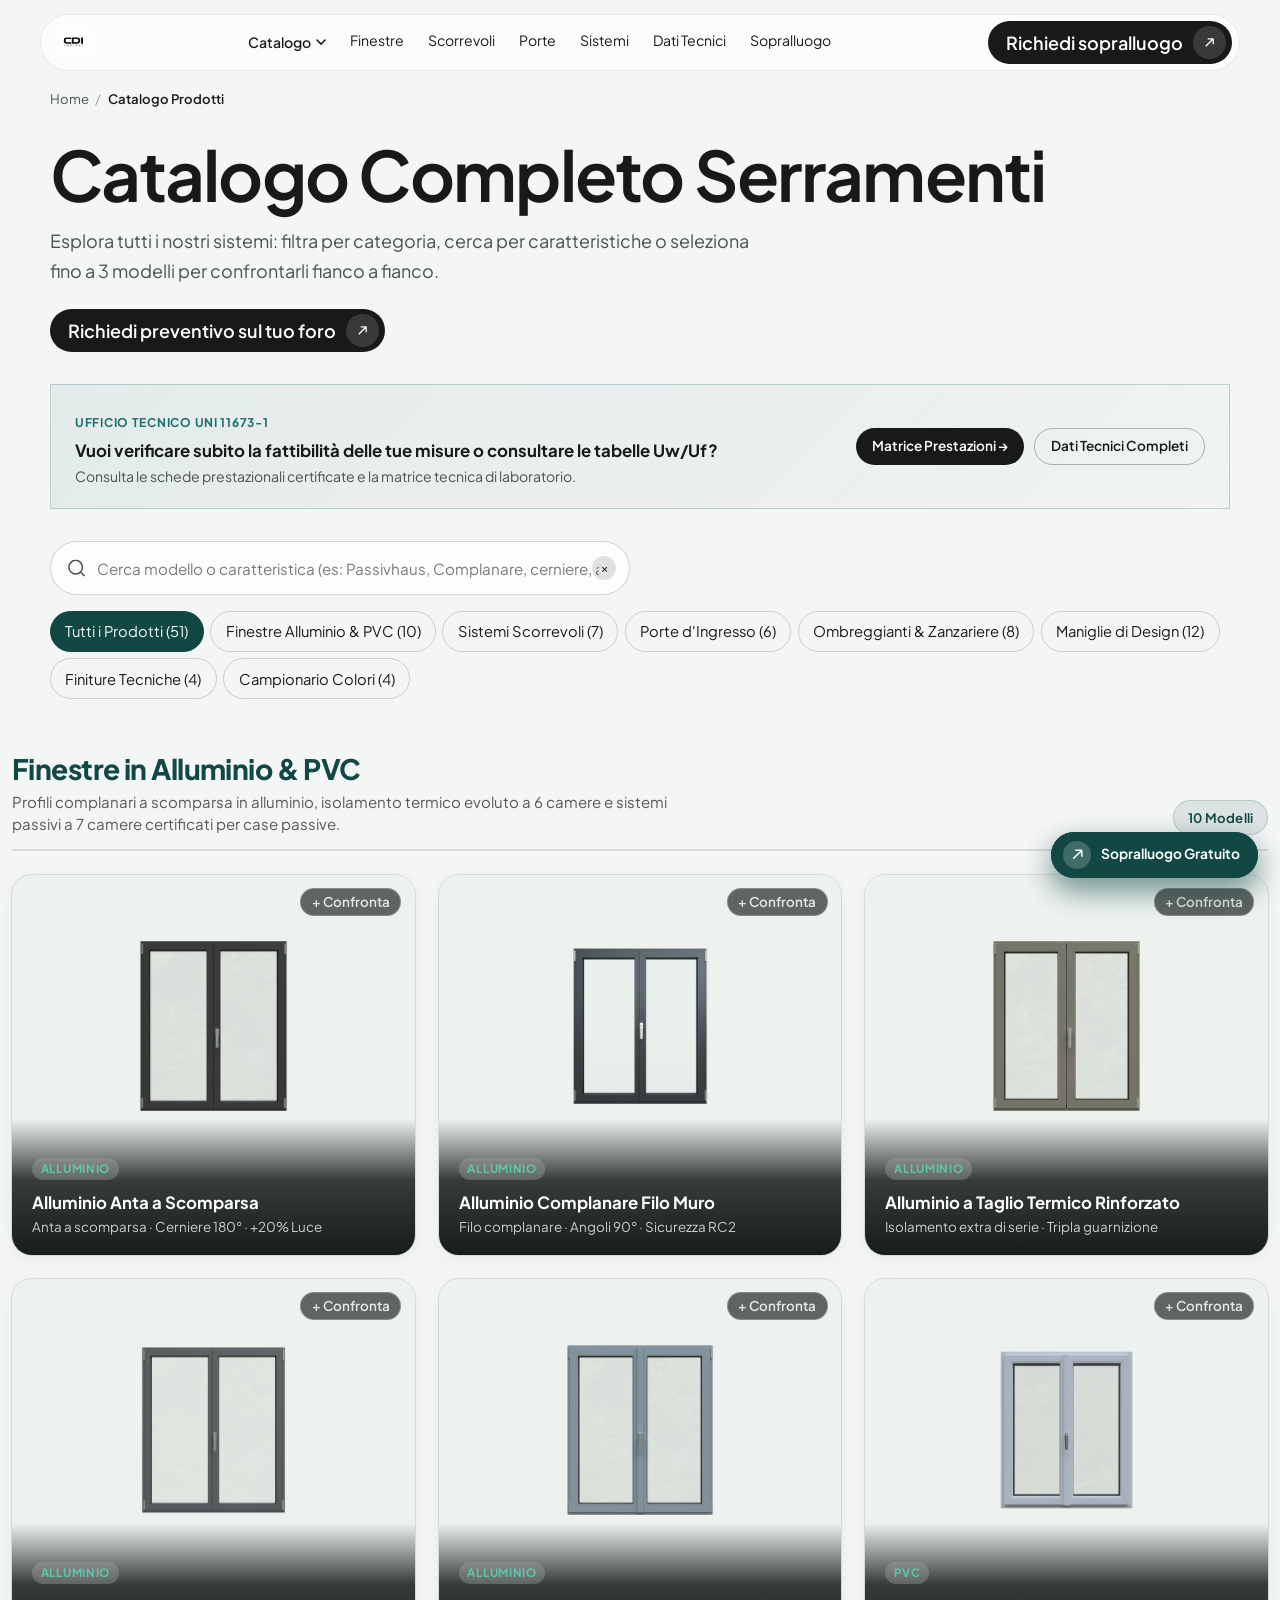
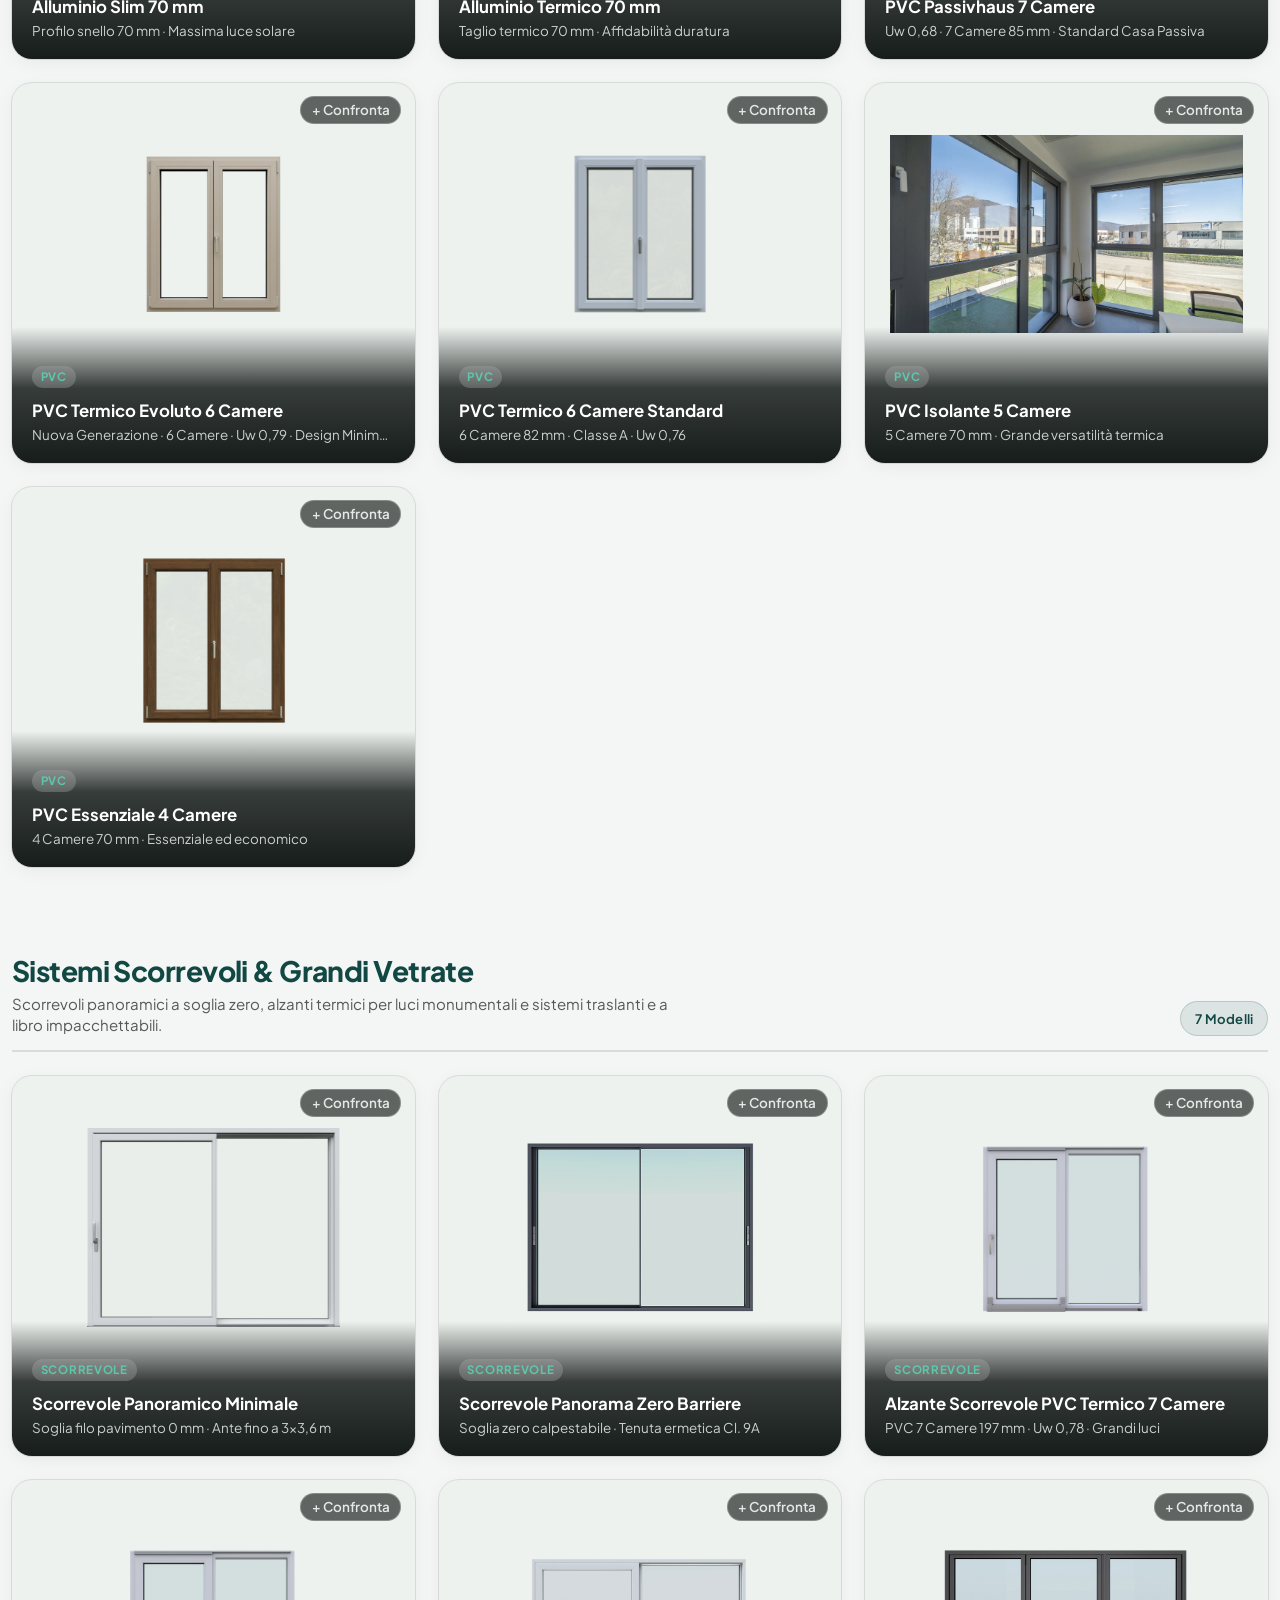
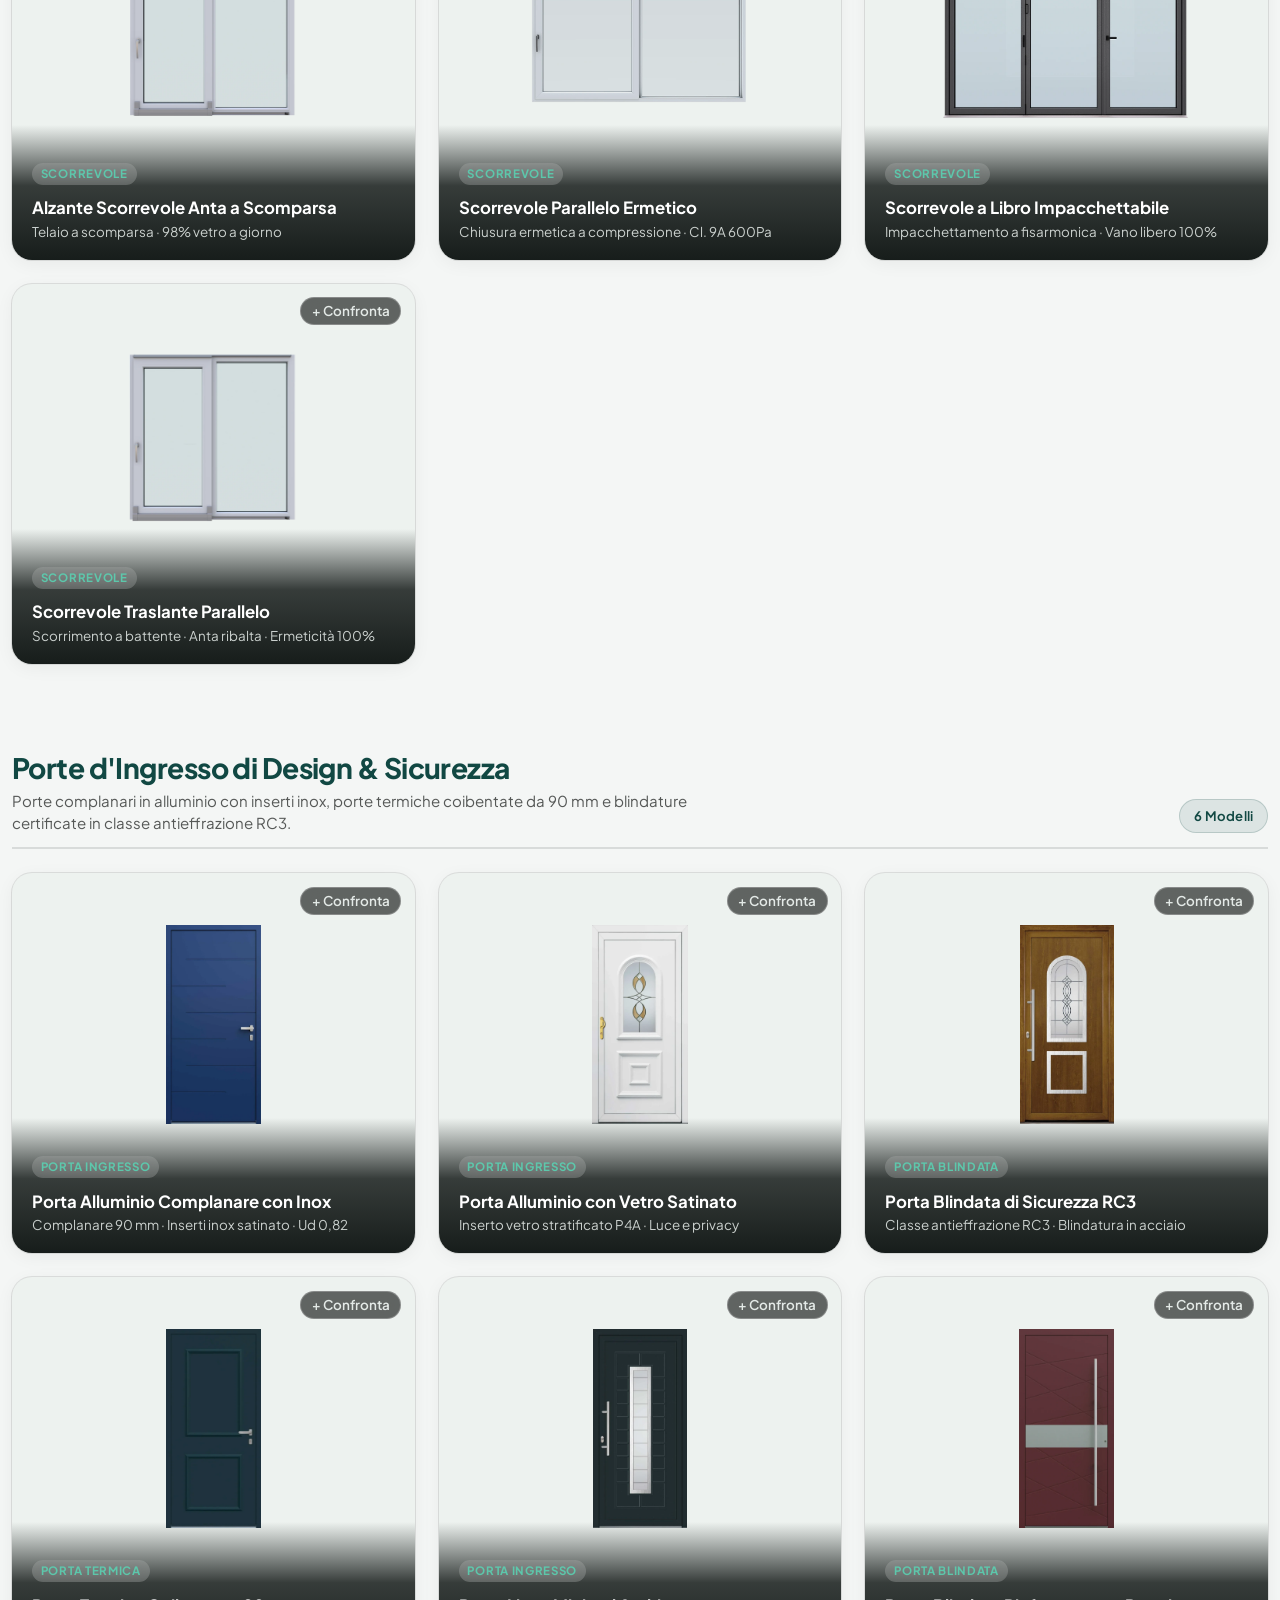
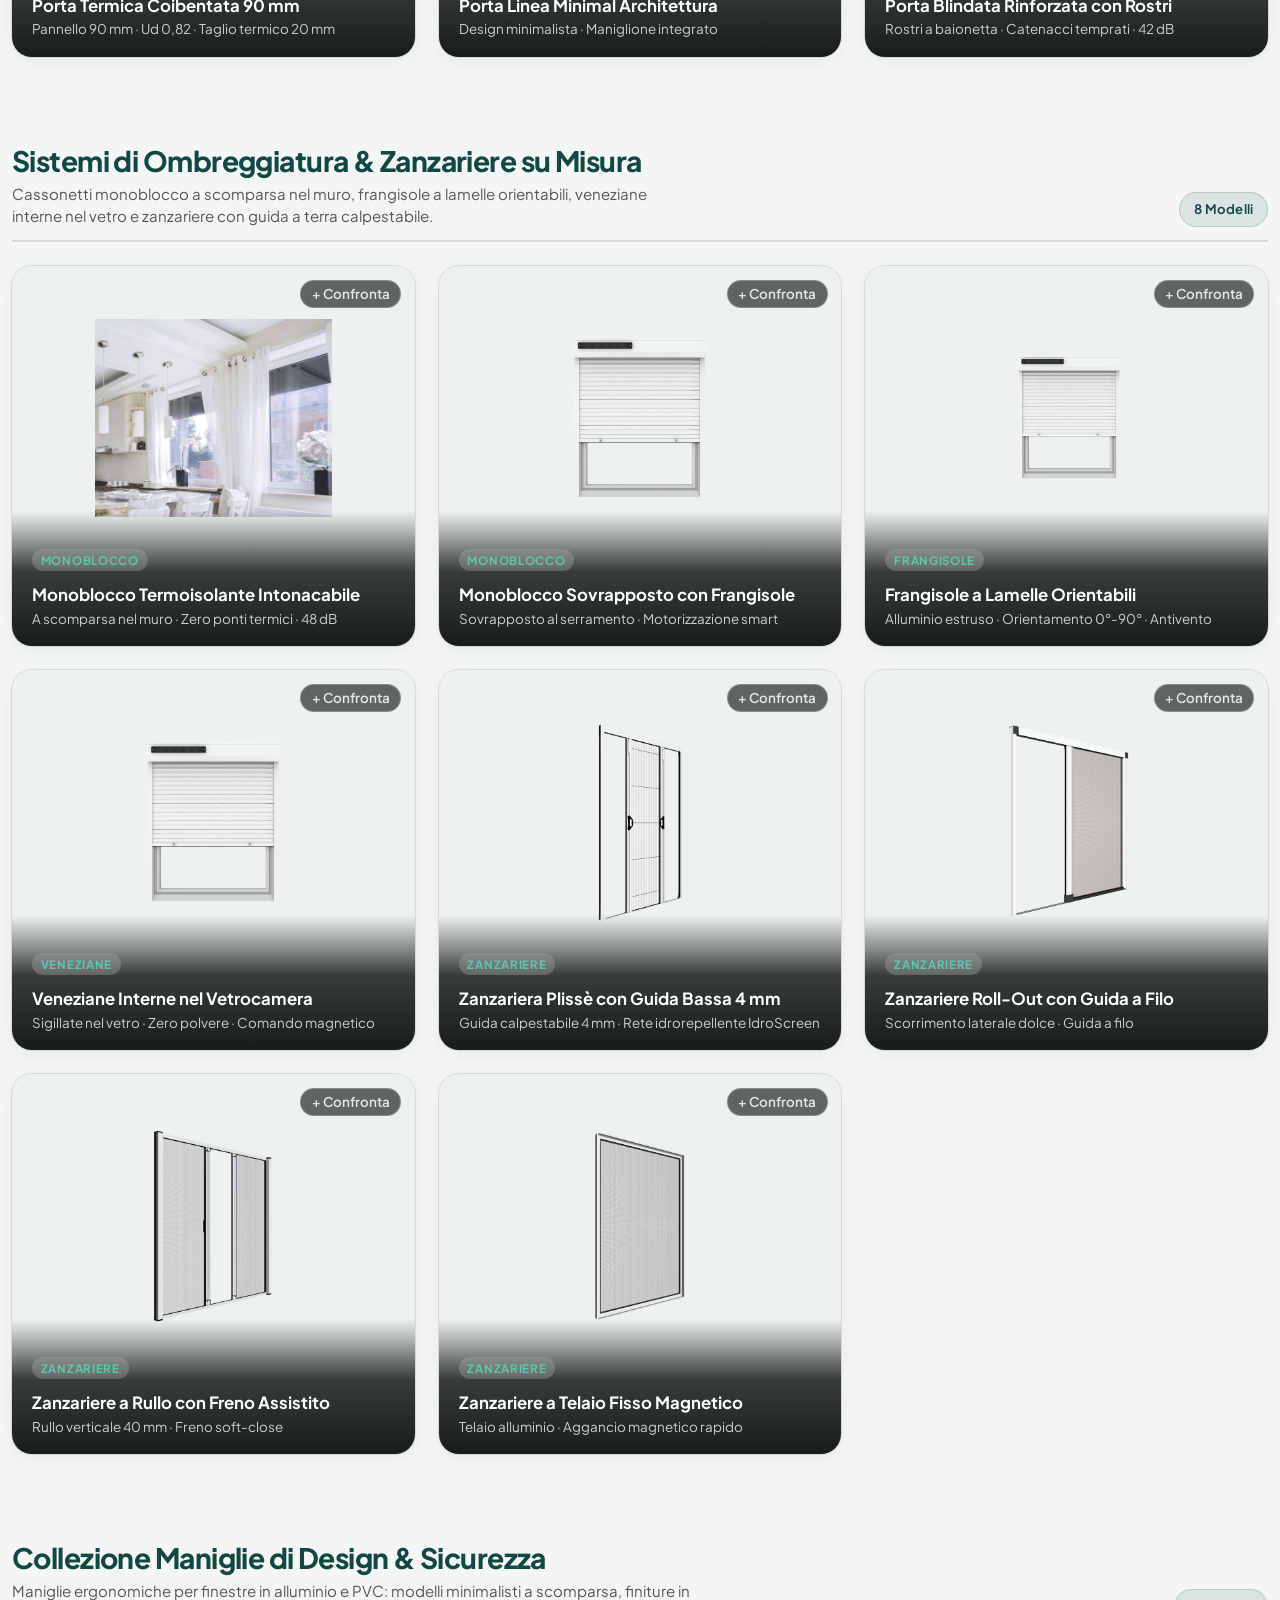
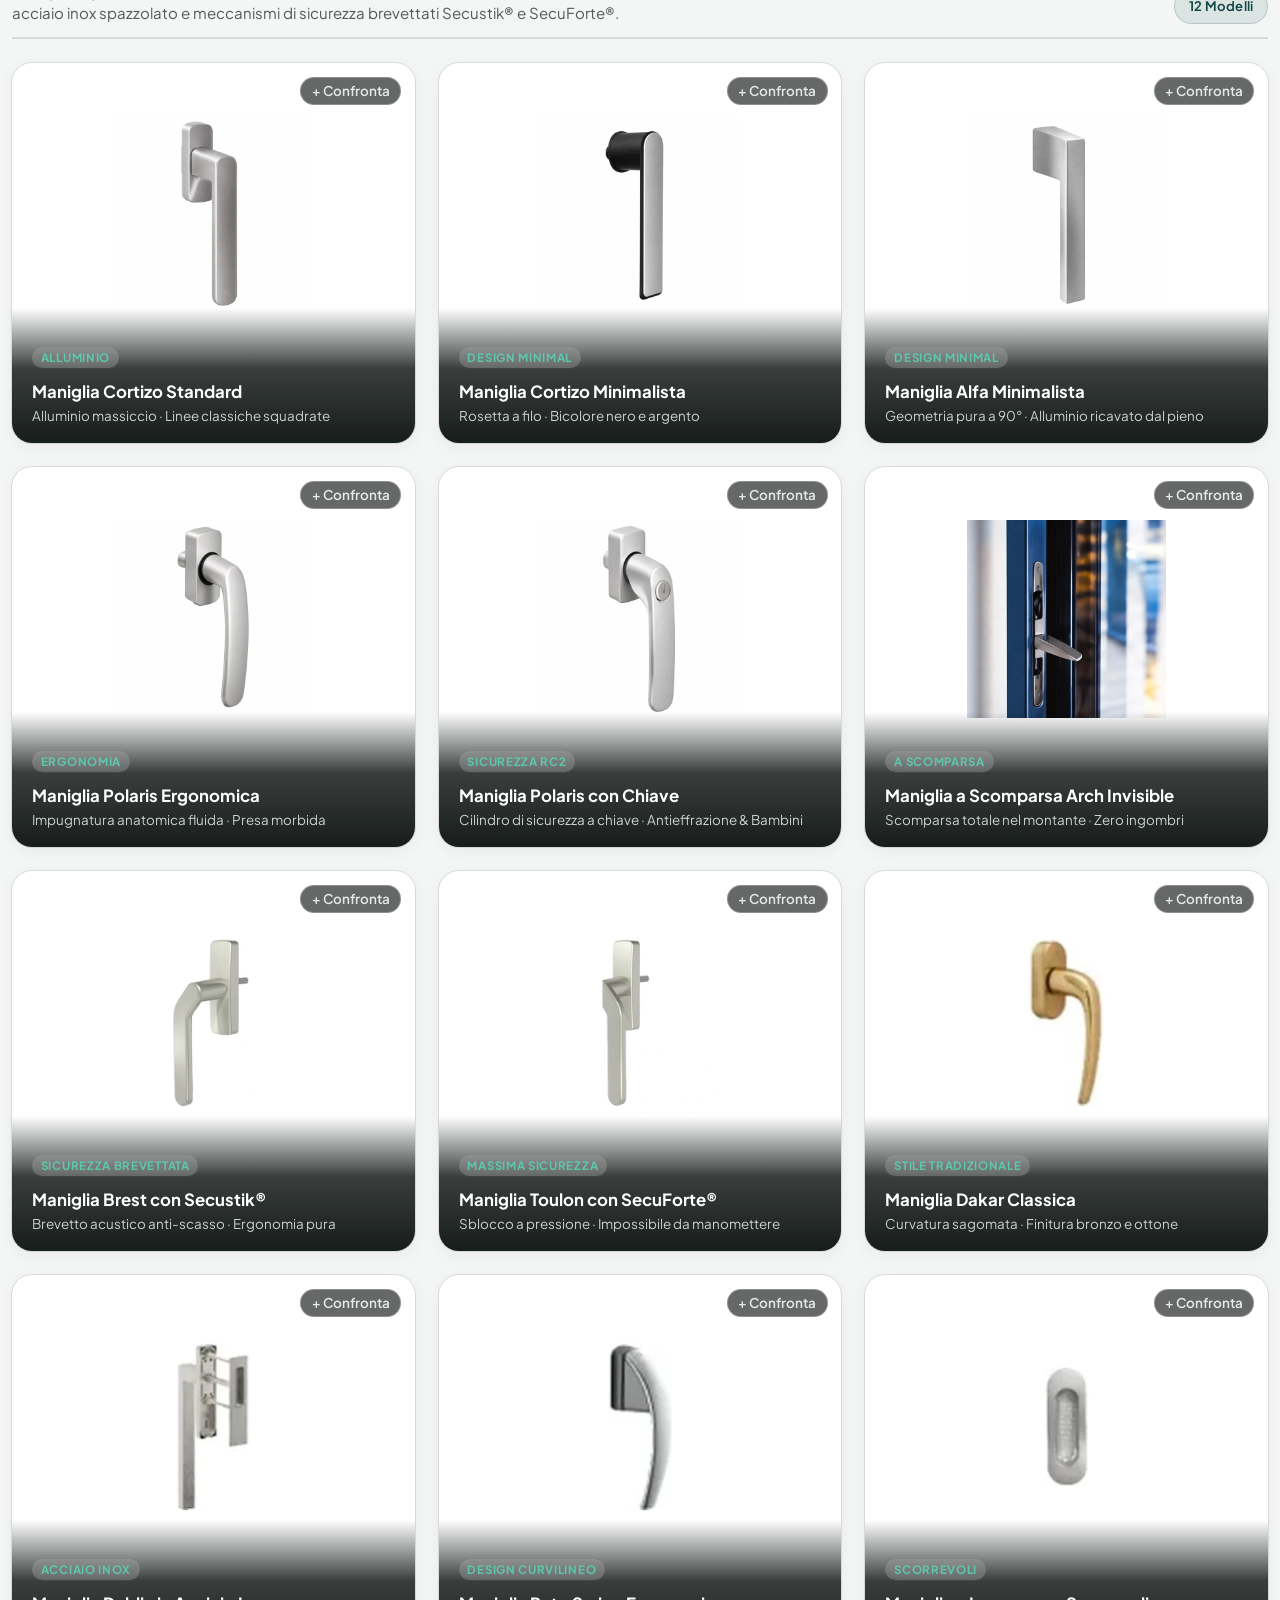
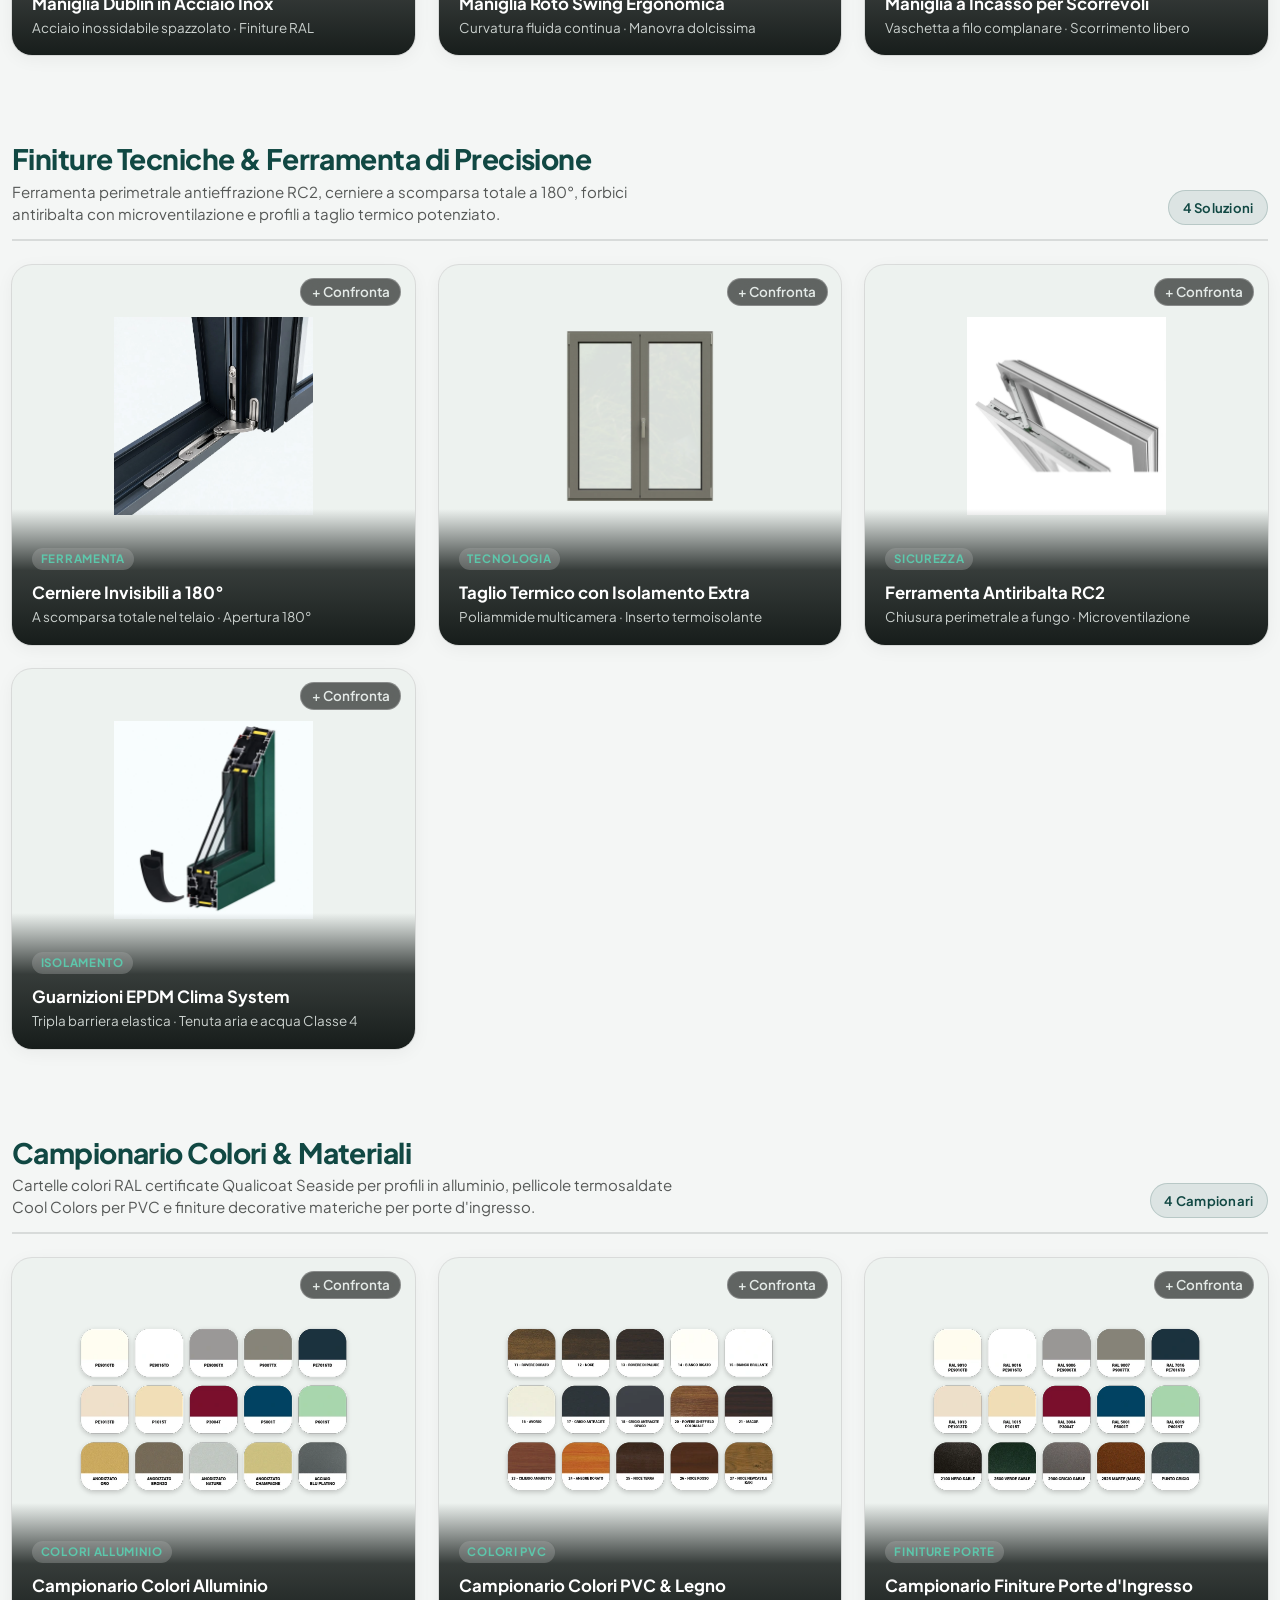
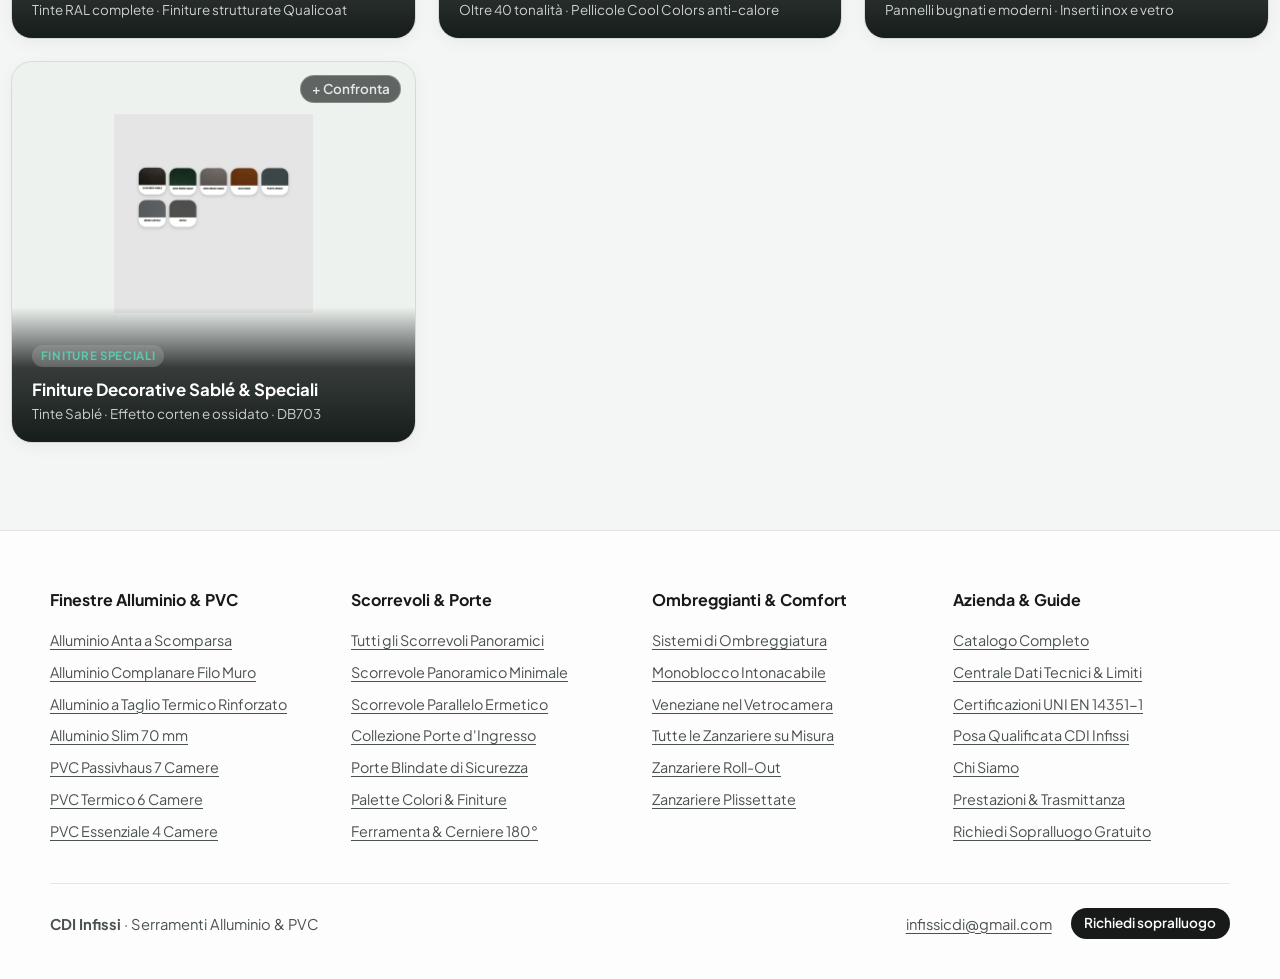
==== commit 79129f7f: "Pagina Richiedi con la barra in basso; barra del menu corretta; video centrale intero nella visuale;" ====
--- a/catalogo.html
+++ b/catalogo.html
@@ -15,8 +15,8 @@
       href="https://fonts.googleapis.com/css2?family=Plus+Jakarta+Sans:ital,wght@0,400..800;1,400..800&display=swap"
       rel="stylesheet"
     />
-    <link rel="stylesheet" href="css/main.css?v=20261005a" />
-    <link rel="stylesheet" href="css/catalog-modern.css?v=20261005a" />
+    <link rel="stylesheet" href="css/main.css?v=20261005e" />
+    <link rel="stylesheet" href="css/catalog-modern.css?v=20261005e" />
   </head>
   <body>
     <a class="skip" href="#contenuto">Vai al contenuto</a>
@@ -1363,7 +1363,7 @@
       </a>
     </div>
 
-    <script src="js/main.js?v=20261005a"></script>
-    <script src="js/catalog-app.js?v=20261005a"></script>
+    <script src="js/main.js?v=20261005e"></script>
+    <script src="js/catalog-app.js?v=20261005e"></script>
   </body>
 </html>
--- a/css/main.css
+++ b/css/main.css
@@ -2098,12 +2098,29 @@
 /* Video centrale tra i vantaggi e il configuratore */
 .video-crash { display: flex; justify-content: center; }
 .video-crash video {
-  display: block; width: min(100%, 340px); height: auto; aspect-ratio: 9 / 16;
+  display: block; width: min(86%, 290px); height: auto; aspect-ratio: 9 / 16;
   border-radius: 24px; background: #0b1413; object-fit: cover;
   box-shadow: 0 18px 50px rgba(23, 26, 25, 0.22);
 }
-@media (min-width: 900px) { .video-crash video { width: min(100%, 380px); } }
+@media (min-width: 900px) { .video-crash video { width: min(100%, 320px); } }
 
 /* Pulsante menu aperto: resta bianco, la X e' verde */
 body.nav-open .burger { background: #ffffff !important; color: #114843 !important; }
 body.nav-open .burger .burger-lines span { background: #114843 !important; }
+
+
+/* Video centrale: sta intero nella visuale (altezza = schermo meno barra in alto e barra fissa in basso), centrato */
+.video-crash video {
+  width: auto; max-width: 100%; height: calc(100svh - 10.5rem); max-height: 640px;
+  aspect-ratio: 9 / 16;
+}
+@media (min-width: 900px) { .video-crash video { width: auto; height: calc(100svh - 8rem); max-height: 700px; } }
+
+/* contenuto del menu sempre visibile se le animazioni non sono partite */
+.overlay-nav.is-pronto .mn-topbar,
+.overlay-nav.is-pronto .mn-search-wrap,
+.overlay-nav.is-pronto .mn-filter-tabs,
+.overlay-nav.is-pronto .mn-catalog-grid .mn-item,
+.overlay-nav.is-pronto .mn-secondary-links,
+.overlay-nav.is-pronto .mn-bottom-bar { opacity: 1 !important; transform: none !important; }
+body.nav-open .overlay-nav.is-pronto { clip-path: none !important; -webkit-clip-path: none !important; }
